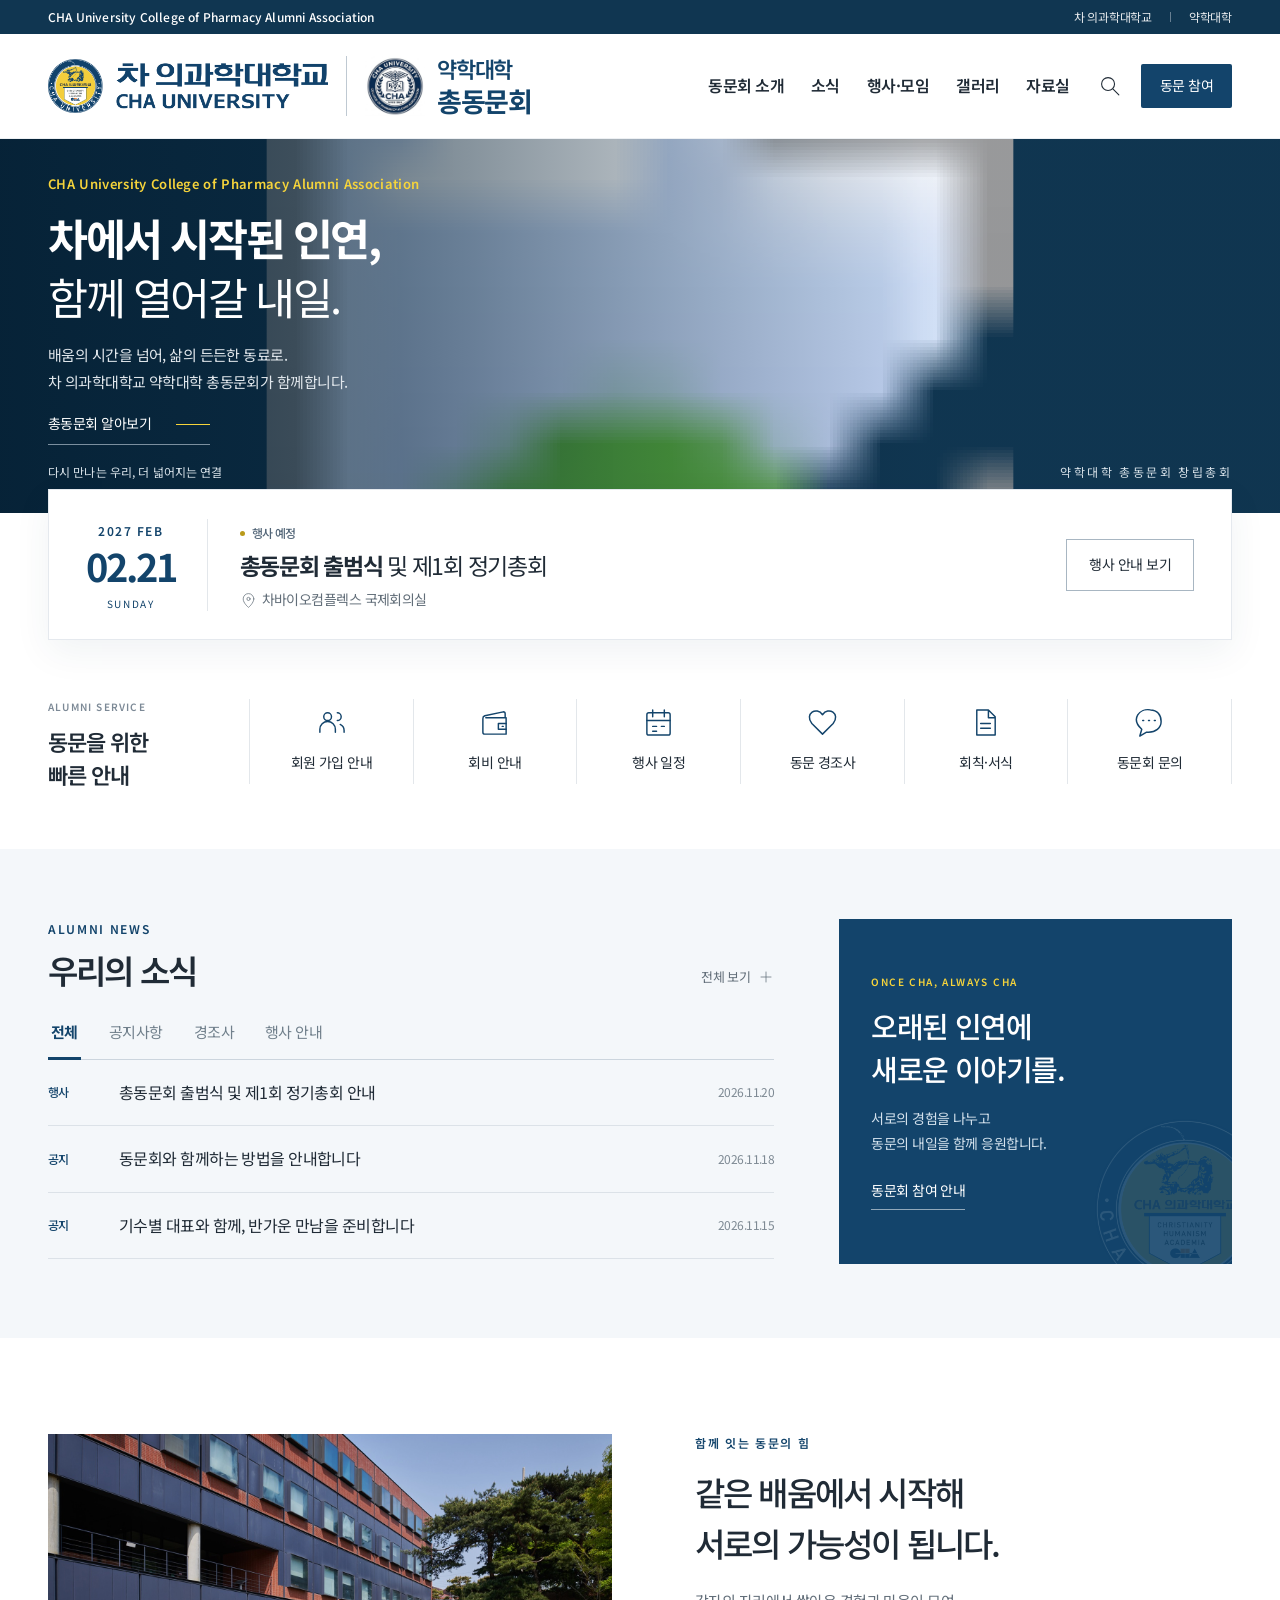
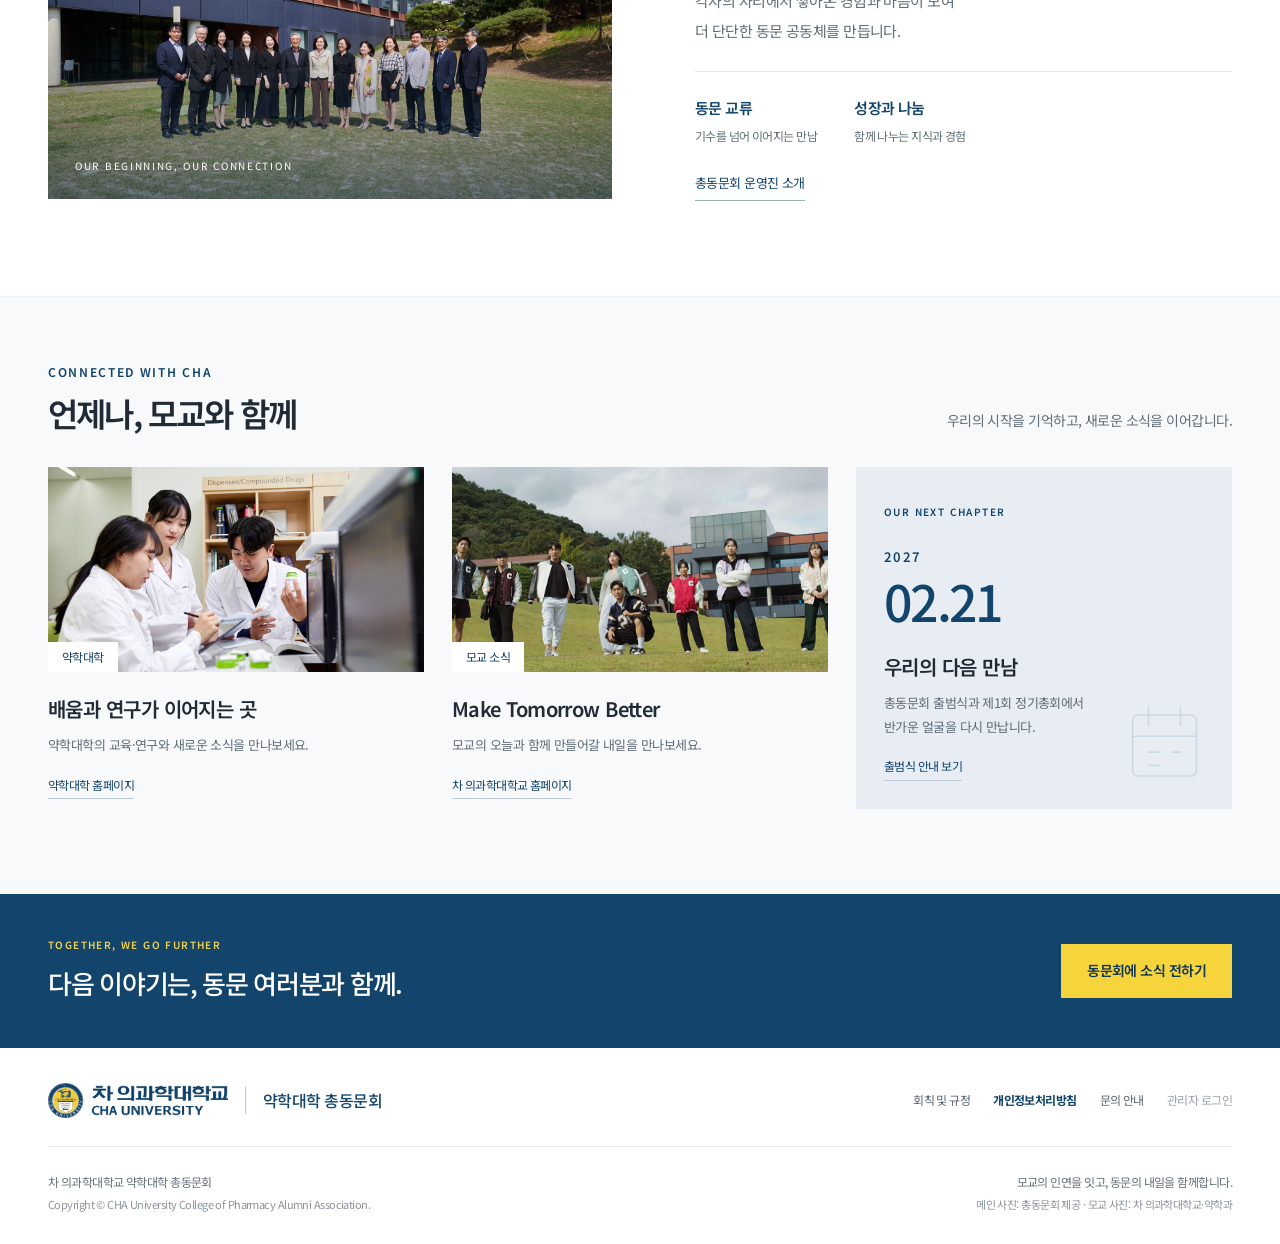
==== index.html @ 2641188b "게시판·글보기·글쓰기·소개 페이지와 임원 로그인(시안용 브라우저 저장) 추가 Co-Authored-By: Claude Opus 5.5 <noreply@anthropic.com>" ====
<!doctype html>
<html lang="ko">
<head>
  <meta charset="utf-8">
  <meta name="viewport" content="width=device-width, initial-scale=1">
  <meta name="theme-color" content="#123f64">
  <meta name="description" content="차 의과학대학교 약학대학 총동문회. 동문의 인연을 잇고, 함께 더 나은 내일을 만들어갑니다.">
  <title>차 의과학대학교 약학대학 총동문회</title>
  <link rel="icon" href="assets/cha-seal.png">
  <link rel="preconnect" href="https://fonts.googleapis.com">
  <link rel="preconnect" href="https://fonts.gstatic.com" crossorigin>
  <link href="https://fonts.googleapis.com/css2?family=Noto+Sans+KR:wght@400;500;600;700;800&display=swap" rel="stylesheet">
  <link rel="stylesheet" href="style.css">
  <link rel="stylesheet" href="board.css">
</head>
<body data-page="home">
<div id="site-header"></div>
<main id="main">
  <section class="hero hero--group" aria-labelledby="hero-title">
    <svg class="hero-photo" xmlns="http://www.w3.org/2000/svg" viewBox="0 1400 7008 2050" preserveAspectRatio="xMidYMid slice" role="img" aria-label="차 의과학대학교 약학대학 총동문회 창립총회 단체사진">
      <image href="assets/founding-group-original.jpg" width="7008" height="4672"/>
    </svg>
    <div class="hero-shade"></div>
    <div class="wrap hero-inner"><p class="eyebrow hero-eyebrow official-name">CHA University College of Pharmacy Alumni Association</p><h1 id="hero-title">차에서 시작된 인연,<br><span>함께 열어갈 내일.</span></h1><p class="hero-copy">배움의 시간을 넘어, 삶의 든든한 동료로.<br>차 의과학대학교 약학대학 총동문회가 함께합니다.</p><a href="#about" class="hero-link">총동문회 알아보기 <span class="link-line"></span></a></div>
    <div class="hero-bottom wrap"><span>다시 만나는 우리, 더 넓어지는 연결</span><span class="photo-credit">약학대학 총동문회 창립총회</span></div>
  </section>
  <div class="wrap event-ribbon" id="events"><div class="event-date"><span>2027 FEB</span><strong>02.21</strong><small>SUNDAY</small></div><div class="ribbon-copy"><span class="tag">행사 예정</span><h2>총동문회 출범식 <span>및 제1회 정기총회</span></h2><p><svg><use href="#i-pin"/></svg> 차바이오컴플렉스 국제회의실</p></div><button class="outline-button" data-dialog="event">행사 안내 보기</button></div>
  <section class="wrap quick-section" aria-label="자주 찾는 서비스"><div class="quick-heading"><span>ALUMNI SERVICE</span><h2>동문을 위한<br>빠른 안내</h2></div><div class="quick-links">
    <button data-dialog="member"><svg><use href="#i-people"/></svg><span>회원 가입 안내</span></button>
    <button data-dialog="fees"><svg><use href="#i-wallet"/></svg><span>회비 안내</span></button>
    <button data-go="board.html?g=news&amp;b=event"><svg><use href="#i-calendar"/></svg><span>행사 일정</span></button>
    <button data-go="board.html?g=news&amp;b=family"><svg><use href="#i-heart"/></svg><span>동문 경조사</span></button>
    <button data-go="board.html?g=archive"><svg><use href="#i-file"/></svg><span>회칙·서식</span></button>
    <button data-dialog="contact"><svg><use href="#i-chat"/></svg><span>동문회 문의</span></button>
  </div></section>
  <section class="news-section" id="news"><div class="wrap news-layout"><div class="news-board"><div class="section-title"><div><p class="eyebrow">ALUMNI NEWS</p><h2>우리의 소식</h2></div><a class="text-button" id="all-notices" href="board.html?g=news">전체 보기 <svg><use href="#i-plus"/></svg></a></div><div class="news-tabs" role="tablist" aria-label="소식 분류"><button role="tab" id="tab-all" aria-controls="notice-list" aria-selected="true" data-filter="all">전체</button><button role="tab" id="tab-notice" aria-controls="notice-list" aria-selected="false" data-filter="notice">공지사항</button><button role="tab" id="tab-family" aria-controls="notice-list" aria-selected="false" data-filter="family">경조사</button><button role="tab" id="tab-event" aria-controls="notice-list" aria-selected="false" data-filter="event">행사 안내</button></div><div class="notice-list" id="notice-list" role="tabpanel" aria-labelledby="tab-all"></div></div>
  <aside class="join-panel"><div class="join-seal"><img src="assets/cha-seal.png" alt="" width="678" height="678"></div><p class="eyebrow">ONCE CHA, ALWAYS CHA</p><h2>오래된 인연에<br>새로운 이야기를.</h2><p>서로의 경험을 나누고<br>동문의 내일을 함께 응원합니다.</p><button data-dialog="member">동문회 참여 안내</button></aside></div></section>
  <section class="wrap about-section" id="about"><div class="about-photo"><img src="assets/pharmacy.jpg" alt="약학대학의 교육과 연구 현장" loading="lazy"><span>OUR BEGINNING, OUR CONNECTION</span></div><div class="about-copy"><p class="eyebrow">함께 잇는 동문의 힘</p><h2>같은 배움에서 시작해<br>서로의 가능성이 됩니다.</h2><p>각자의 자리에서 쌓아온 경험과 마음이 모여<br class="desktop-break"> 더 단단한 동문 공동체를 만듭니다.</p><div class="about-values"><div><strong>동문 교류</strong><span>기수를 넘어 이어지는 만남</span></div><div><strong>성장과 나눔</strong><span>함께 나누는 지식과 경험</span></div></div><a class="underlined-link" href="about.html#organization">총동문회 운영진 소개</a></div></section>
  <section class="community-section"><div class="wrap"><div class="section-title"><div><p class="eyebrow">CONNECTED WITH CHA</p><h2>언제나, 모교와 함께</h2></div><p class="section-description">우리의 시작을 기억하고, 새로운 소식을 이어갑니다.</p></div><div class="story-grid"><a class="story-card" href="https://pharmacy.cha.ac.kr/" target="_blank" rel="noopener"><div class="story-image"><img src="assets/research.jpg" alt="차 의과학대학교 약학대학 연구실" loading="lazy"><span>약학대학</span></div><h3>배움과 연구가 이어지는 곳</h3><p>약학대학의 교육·연구와 새로운 소식을 만나보세요.</p><span class="story-link">약학대학 홈페이지</span></a><a class="story-card" href="https://www.cha.ac.kr/" target="_blank" rel="noopener"><div class="story-image campus-story"><img src="assets/campus.png" alt="차 의과학대학교 캠퍼스 풍경" loading="lazy"><span>모교 소식</span></div><h3>Make Tomorrow Better</h3><p>모교의 오늘과 함께 만들어갈 내일을 만나보세요.</p><span class="story-link">차 의과학대학교 홈페이지</span></a><button class="story-card next-story" data-dialog="event"><span class="eyebrow">OUR NEXT CHAPTER</span><div class="next-date">2027<span>02.21</span></div><h3>우리의 다음 만남</h3><p>총동문회 출범식과 제1회 정기총회에서<br>반가운 얼굴을 다시 만납니다.</p><span class="story-link">출범식 안내 보기</span><svg class="next-icon"><use href="#i-calendar"/></svg></button></div></div></section>
  <section class="connection-band"><div class="wrap"><div><p class="eyebrow">TOGETHER, WE GO FURTHER</p><h2>다음 이야기는, 동문 여러분과 함께.</h2></div><button data-dialog="contact">동문회에 소식 전하기</button></div></section>
</main>
<div id="site-footer"></div>
<dialog id="info-dialog" aria-labelledby="dialog-title"><button class="dialog-close" aria-label="닫기">×</button><div id="dialog-content"></div></dialog>
<script src="js/config.js"></script>
<script src="js/store.js"></script>
<script src="js/layout.js"></script>
<script src="app.js"></script>
</body></html>
---- style.css ----
:root{--navy:#13446b;--deep:#103651;--gold:#f6d43b;--ink:#202b36;--muted:#626e79;--line:#e3e7eb;--wash:#f4f7fa;--font:'Noto Sans KR','맑은 고딕',sans-serif}*{box-sizing:border-box}html{scroll-behavior:smooth;scroll-padding-top:108px}body{margin:0;color:var(--ink);font-family:var(--font);font-size:16px;line-height:1.7;letter-spacing:-.035em}button,input{font:inherit;letter-spacing:inherit}button,a{-webkit-tap-highlight-color:transparent}button{cursor:pointer}a{color:inherit;text-decoration:none}button{color:inherit}button:focus-visible,a:focus-visible,input:focus-visible{outline:3px solid #be9500;outline-offset:5px}button{border:0;background:none}img{display:block;max-width:100%}h1,h2,h3,p{margin:0}svg{width:28px;height:28px;fill:none;stroke:currentColor;stroke-width:1.5;stroke-linecap:round;stroke-linejoin:round}.icon-library{position:absolute;width:0;height:0;overflow:hidden}.wrap{width:min(1240px,calc(100% - 96px));margin-inline:auto}.skip-link{position:fixed;top:-90px;left:16px;z-index:100;background:#fff;padding:15px}.skip-link:focus{top:10px}.utility{background:var(--deep);color:#fff;font-size:12px;letter-spacing:.06em}.utility-inner{height:34px;display:flex;justify-content:space-between;align-items:center}.utility-mark{margin-left:10px;color:var(--gold)}.utility-inner>div{display:flex;align-items:center;gap:18px;font-size:12px;letter-spacing:-.02em;opacity:.9}.utility i{width:1px;height:10px;background:#71879a}.header{background:#fff;position:sticky;top:0;z-index:20;border-bottom:1px solid #edf0f3}.header-inner{height:104px;display:flex;align-items:center;justify-content:space-between;gap:24px}.brand{display:flex;align-items:center;gap:18px;flex:none}.brand>img{width:208px;height:auto}.brand-label{border-left:1px solid #bfc9d2;padding-left:18px;line-height:1.35;color:var(--navy);white-space:nowrap}.brand-label small{font-size:13px;display:block;font-weight:500;margin-bottom:3px}.brand-label strong{font-size:22px;font-weight:700;letter-spacing:-.06em}.desktop-nav{display:flex;align-items:center;gap:27px;margin-left:auto;white-space:nowrap}.desktop-nav>a,.desktop-nav>button{font-size:16px;font-weight:600;padding:30px 0;position:relative}.desktop-nav>a:after,.desktop-nav>button:after{content:'';position:absolute;bottom:19px;left:0;right:0;height:2px;background:var(--navy);transform:scaleX(0);transition:transform .2s}.desktop-nav>a:hover:after,.desktop-nav>button:hover:after{transform:scaleX(1)}.header-actions{display:flex;align-items:center;gap:16px}.search-button{padding:4px;display:flex}.search-button svg{width:23px;height:23px}.member-button{background:var(--navy);color:#fff;padding:10px 19px;border-radius:2px;font-size:14px;white-space:nowrap}.menu-toggle{display:none}.mobile-nav{display:none}.hero{height:570px;position:relative;background:var(--deep);color:white;overflow:hidden}.hero-photo{width:100%;height:100%;object-fit:cover;object-position:center 51%;position:absolute}.hero-shade{position:absolute;inset:0;background:linear-gradient(90deg,rgba(5,32,52,.88) 0%,rgba(5,32,52,.65) 38%,rgba(5,32,52,.16) 75%),linear-gradient(0deg,rgba(5,32,52,.28),transparent 45%)}.hero-inner{position:relative;padding-top:88px}.eyebrow{font-size:12px;letter-spacing:.14em;font-weight:600;color:var(--navy)}.hero-eyebrow{color:var(--gold);margin-bottom:22px;letter-spacing:.16em}.hero h1{font-size:54px;letter-spacing:-.055em;font-weight:700;line-height:1.4}.hero h1 span{font-weight:400}.hero-copy{font-size:17px;line-height:1.9;margin-top:22px;color:#e1e7ec;font-weight:400}.hero-link{display:inline-flex;align-items:center;gap:25px;border-bottom:1px solid #7b8f9f;margin-top:28px;padding:0 0 10px;font-size:14px}.link-line{height:1px;background:var(--gold);width:34px;transition:width .25s}.hero-link:hover .link-line{width:50px}.hero-bottom{position:absolute;bottom:43px;left:0;right:0;display:flex;justify-content:space-between;color:#d8e2e9;font-size:12px;letter-spacing:.01em}.photo-credit{letter-spacing:.2em}.event-ribbon{position:relative;z-index:2;margin-top:-24px;display:flex;align-items:center;gap:32px;background:white;box-shadow:0 12px 35px #173a5210;border:1px solid #e5e9ee;min-height:151px;padding:25px 37px}.event-date{padding-right:31px;border-right:1px solid var(--line);text-align:center;flex:none;color:var(--navy);line-height:1.25}.event-date>span{font-size:12px;letter-spacing:.13em;font-weight:600}.event-date strong{font-size:38px;font-weight:700;display:block;margin:3px 0 1px;letter-spacing:-.055em}.event-date small{font-size:10px;letter-spacing:.17em}.ribbon-copy .tag{font-size:12px;color:#536678;font-weight:500;display:inline-block;margin-bottom:5px;padding-left:12px;position:relative}.tag:before{content:'';height:5px;width:5px;background:#b99a1a;position:absolute;left:0;top:8px;border-radius:50%}.ribbon-copy h2{font-size:23px;font-weight:700;line-height:1.5;letter-spacing:-.055em}.ribbon-copy h2 span{font-weight:400}.ribbon-copy p{display:flex;align-items:center;gap:5px;font-size:14px;color:var(--muted);margin-top:6px}.ribbon-copy p svg{width:17px;height:17px;stroke-width:1.4}.outline-button{border:1px solid #a8b6c2;font-size:14px;padding:13px 22px;margin-left:auto;white-space:nowrap;transition:.2s}.outline-button:hover{border-color:var(--navy);background:var(--navy);color:#fff}.quick-section{display:flex;align-items:center;padding-block:51px 58px;gap:35px}.quick-heading{flex:0 0 166px}.quick-heading>span{font-size:10px;font-weight:600;letter-spacing:.12em;color:#7c8996}.quick-heading h2{font-size:22px;line-height:1.5;font-weight:600;margin-top:6px;letter-spacing:-.045em}.quick-links{display:grid;grid-template-columns:repeat(6,1fr);width:100%;border-left:1px solid var(--line)}.quick-links button{display:flex;flex-direction:column;align-items:center;justify-content:center;gap:13px;min-height:85px;border-right:1px solid var(--line);font-size:14px}.quick-links svg{width:31px;height:31px;stroke:var(--navy);transition:transform .2s}.quick-links button:hover svg{transform:translateY(-4px)}.quick-links button:hover{color:var(--navy)}.news-section{background:var(--wash);padding:70px 0 74px;scroll-margin-top:20px}.news-layout{display:grid;grid-template-columns:minmax(0,1.85fr) minmax(280px,1fr);gap:65px}.section-title{display:flex;align-items:flex-end;justify-content:space-between;gap:20px}.section-title .eyebrow{margin-bottom:8px}.section-title h2{font-size:33px;font-weight:600;line-height:1.4;letter-spacing:-.055em}.text-button{display:flex;align-items:center;gap:8px;font-size:13px;color:var(--muted);padding-bottom:5px;white-space:nowrap}.text-button svg{width:16px;height:16px}.news-tabs{display:flex;gap:25px;margin-top:26px;border-bottom:1px solid #ccd5de}.news-tabs button{position:relative;padding:0 3px 14px;font-size:15px;color:#71808c}.news-tabs button[aria-selected=true]{color:var(--navy);font-weight:700}.news-tabs button[aria-selected=true]:after{content:'';height:3px;position:absolute;background:var(--navy);bottom:-1px;left:0;right:0}.notice-row{display:flex;align-items:center;width:100%;text-align:left;padding:20px 0;border-bottom:1px solid #dce2e8;gap:16px;transition:padding .2s}.notice-row:hover{padding-left:7px}.notice-type{font-size:12px;font-weight:500;white-space:nowrap;color:var(--navy);width:55px}.notice-title{font-size:16px;flex:1;word-break:keep-all;line-height:1.6}.notice-date{font-size:12px;white-space:nowrap;color:#7d8993}.join-panel{background:var(--navy);color:white;position:relative;overflow:hidden;padding:31px 32px;min-height:345px;display:flex;flex-direction:column;justify-content:center}.join-panel>.eyebrow{font-size:10px;color:var(--gold);position:relative}.join-panel h2{font-size:29px;font-weight:500;line-height:1.5;letter-spacing:-.05em;margin-top:14px;position:relative}.join-panel>p:not(.eyebrow){font-size:14px;line-height:1.8;color:#d3e1ec;margin-top:15px;position:relative}.join-panel>button{border-bottom:1px solid #91a8ba;align-self:flex-start;padding:0 0 6px;margin-top:23px;color:#fff;font-size:14px;position:relative}.join-seal{position:absolute;width:180px;right:-43px;bottom:-35px;opacity:.1}.join-seal img{width:100%;height:auto}.about-section{padding-block:95px;display:grid;grid-template-columns:1.05fr 1fr;gap:83px;align-items:center}.about-photo{position:relative;height:365px;overflow:hidden;background:#d5e0e8}.about-photo>img{width:100%;height:100%;object-fit:cover;object-position:46% center}.about-photo:after{content:'';position:absolute;inset:55% 0 0;background:linear-gradient(0deg,#092f4d8c,transparent)}.about-photo>span{position:absolute;z-index:1;left:27px;bottom:25px;color:#fff;font-size:10px;letter-spacing:.17em}.about-copy h2{font-size:33px;line-height:1.55;font-weight:500;letter-spacing:-.055em;margin-top:14px;word-break:keep-all}.about-copy>p:not(.eyebrow){font-size:15px;color:var(--muted);line-height:1.95;margin-top:17px}.about-values{display:flex;gap:37px;margin-top:26px;padding-top:23px;border-top:1px solid var(--line)}.about-values>div{display:flex;flex-direction:column;gap:6px}.about-values strong{font-size:15px;font-weight:600;color:var(--navy)}.about-values span{font-size:12px;color:var(--muted)}.underlined-link{font-size:13px;padding:0 0 6px;border-bottom:1px solid #9caebb;margin-top:25px;color:var(--navy)}.community-section{padding:65px 0 85px;background:#f7f9fb;border-top:1px solid #eef2f5}.section-description{font-size:14px;color:var(--muted);margin-bottom:4px}.story-grid{display:grid;grid-template-columns:repeat(3,minmax(0,1fr));gap:28px;margin-top:31px}.story-card{text-align:left;display:block;min-width:0}.story-image{height:205px;position:relative;overflow:hidden}.story-image>img{width:100%;height:100%;object-fit:cover;transition:transform .4s}.story-card:hover .story-image>img{transform:scale(1.035)}.story-image>span{position:absolute;bottom:0;left:0;background:#fff;padding:5px 14px;font-size:12px;color:var(--navy)}.story-card h3{font-size:20px;font-weight:600;margin-top:20px}.story-card p{font-size:13px;color:var(--muted);margin-top:7px;line-height:1.8}.story-link{display:inline-block;font-size:12px;margin-top:18px;color:var(--navy);border-bottom:1px solid #becbd6;padding-bottom:3px}.next-story{position:relative;overflow:hidden;background:#e7edf3;padding:26px 28px;min-height:342px}.next-story>.eyebrow{font-size:10px}.next-date{font-size:13px;color:var(--navy);font-weight:600;letter-spacing:.1em;margin-top:23px}.next-date>span{display:block;font-size:50px;font-weight:500;letter-spacing:-.055em;line-height:1.3}.next-story h3{margin-top:17px}.next-icon{position:absolute;right:25px;bottom:25px;width:85px;height:85px;stroke:#b4c7d6;stroke-width:.6;opacity:.5}.next-story:hover{background:#e0e8f0}.connection-band{background:var(--navy);color:white;padding:42px 0}.connection-band>.wrap{display:flex;align-items:center;justify-content:space-between;gap:24px}.connection-band .eyebrow{color:#f1d34d;font-size:10px}.connection-band h2{font-size:26px;font-weight:500;margin-top:8px;letter-spacing:-.05em}.connection-band button{background:var(--gold);color:var(--deep);font-size:14px;font-weight:600;padding:15px 26px;white-space:nowrap}footer{padding:35px 0 28px;background:white}.footer-top{display:flex;align-items:center;justify-content:space-between;gap:25px;padding-bottom:28px;border-bottom:1px solid var(--line)}.footer-brand{display:flex;align-items:center;gap:17px}.footer-brand img{width:180px;height:auto}.footer-brand>span{font-size:16px;border-left:1px solid #bbc5ce;padding-left:17px;color:var(--navy);font-weight:500}.footer-links{display:flex;gap:23px}.footer-links button{font-size:12px;color:#586572;padding:5px 0}.footer-links button:nth-child(2){font-weight:700;color:var(--navy)}.footer-bottom{display:flex;justify-content:space-between;padding-top:24px;gap:20px;font-size:12px;color:#66717b;line-height:1.9}.footer-bottom span{font-size:11px;color:#8b949d}.footer-note{text-align:right}dialog{border:none;padding:47px 42px 35px;width:min(640px,calc(100% - 32px));max-height:86dvh;box-shadow:0 30px 100px #08263f50;color:var(--ink);border-radius:4px;overflow:auto}dialog::backdrop{background:#09263fc2;backdrop-filter:blur(3px)}.dialog-close{position:absolute;right:14px;top:6px;font-size:30px;color:#5c6c78;padding:4px 12px}.dialog-kicker{color:var(--navy);font-size:11px;letter-spacing:.13em}.dialog-title{font-size:27px;line-height:1.5;font-weight:600;margin:12px 0 22px;letter-spacing:-.05em;word-break:keep-all}.dialog-body{font-size:15px;line-height:1.9;color:#586572}.dialog-body p+p{margin-top:15px}.dialog-body h3{font-size:17px;margin:26px 0 9px;color:var(--navy)}.dialog-body ul{padding-left:21px}.dialog-meta{display:grid;grid-template-columns:70px 1fr;gap:12px;background:var(--wash);padding:22px;margin:20px 0;color:var(--ink);font-size:14px}.dialog-meta dt{color:#72808b}.dialog-meta dd{margin:0}.dialog-primary{display:inline-block;background:var(--navy);color:#fff;padding:12px 22px;font-size:14px;margin-top:24px}.dialog-caption{font-size:12px;color:#83909a;margin-top:17px}.organization{display:grid;gap:10px;margin-top:20px}.organization>div{background:var(--wash);padding:16px 19px}.organization strong{display:block;color:var(--navy);font-size:15px}.organization span{display:block;font-size:13px;margin-top:5px}.search-input{width:100%;border:1px solid #b7c5d0;padding:13px 15px;font-size:16px;background:#fff;margin-bottom:20px}.search-result{display:block;width:100%;text-align:left;padding:13px 0;border-bottom:1px solid var(--line);font-size:15px}.search-empty{font-size:14px;color:var(--muted);padding:18px 0}.dialog-list-button{display:block;text-align:left;width:100%;padding:16px 0;border-bottom:1px solid var(--line);font-size:15px}.dialog-list-button>small{display:block;font-size:12px;color:var(--muted);margin-top:4px}
@media(min-width:1600px){.hero{height:610px}.hero-inner{padding-top:105px}.hero h1{font-size:59px}.hero-photo{object-position:center 50%}}
@media(max-width:1180px){.wrap{width:calc(100% - 64px)}.desktop-nav{gap:20px}.desktop-nav>a,.desktop-nav>button{font-size:14px}.brand>img{width:178px}.brand{gap:13px}.brand-label{padding-left:13px}.brand-label strong{font-size:20px}.brand-label small{font-size:12px}.header-inner{gap:18px;height:92px}.header-actions{gap:12px}.member-button{display:none}.news-layout{gap:35px}.about-section{gap:40px}.quick-heading{flex-basis:145px}.quick-section{gap:20px}.quick-links button{font-size:12px}.hero h1{font-size:49px}.ribbon-copy h2{font-size:21px}.event-ribbon{gap:25px;padding:25px}.story-card p{font-size:12px}.about-copy h2{font-size:29px}.footer-brand>span{font-size:14px}.footer-links{gap:15px}}
@media(max-width:860px){.desktop-nav{display:none}.member-button{display:block}.menu-toggle{display:flex;flex-direction:column;gap:6px;width:30px;padding:6px 2px}.menu-toggle span{width:24px;height:1.5px;background:var(--navy)}.mobile-nav:not([hidden]){display:grid;grid-template-columns:repeat(3,1fr);gap:0;padding:10px 25px 19px;border-top:1px solid var(--line)}.mobile-nav a,.mobile-nav button{text-align:center;padding:12px 0;font-size:14px}.hero{height:530px}.hero-inner{padding-top:85px}.hero h1{font-size:44px}.hero-photo{object-position:61% center}.hero-shade{background:linear-gradient(90deg,#062b47df,#062b47aa 50%,#062b4733)}.event-ribbon{flex-wrap:wrap;gap:20px}.ribbon-copy{flex:1}.ribbon-copy h2 span{display:block}.event-ribbon>.outline-button{position:absolute;right:24px;bottom:27px;padding:10px 14px;font-size:12px}.ribbon-copy p{font-size:12px}.event-date{padding-right:22px}.quick-section{align-items:flex-start;gap:20px;padding-top:38px}.quick-heading{flex-basis:125px}.quick-heading h2{font-size:20px}.quick-heading>span{font-size:9px}.quick-links{grid-template-columns:repeat(3,1fr);row-gap:25px}.quick-links button{border-right:0}.news-layout{grid-template-columns:1fr}.join-panel{min-height:235px;padding:30px}.join-panel h2{font-size:27px}.join-panel h2 br{display:none}.join-panel>p:not(.eyebrow) br{display:none}.join-seal{width:230px;right:15px;bottom:-50px}.about-section{gap:30px;padding-block:65px}.about-photo{height:340px}.about-copy h2{font-size:25px}.about-copy>p:not(.eyebrow){font-size:14px}.about-values{display:grid;gap:15px;margin-top:20px;padding-top:17px}.section-description{display:none}.story-grid{gap:18px}.story-image{height:160px}.story-card h3{font-size:17px}.next-story{padding:24px 20px}.next-date>span{font-size:40px}.footer-top{align-items:flex-start;flex-direction:column;gap:25px}.connection-band h2{font-size:23px}}
@media(max-width:600px){html{scroll-padding-top:80px}.wrap{width:calc(100% - 40px)}.utility-inner{height:29px}.utility-inner>span{font-size:10px}.utility-inner>div{gap:12px;font-size:10px}.utility-inner>div i,.utility-inner>div a:first-child{display:none}.utility-mark{margin-left:6px}.header-inner{height:80px;gap:12px}.brand{gap:10px}.brand>img{width:146px}.brand-label{padding-left:10px}.brand-label small{font-size:10px;margin-bottom:2px}.brand-label strong{font-size:17px}.header-actions{gap:12px}.member-button{display:none}.search-button svg{width:20px;height:20px}.hero{height:505px}.hero-inner{padding-top:63px}.hero-eyebrow{font-size:9px;margin-bottom:20px;letter-spacing:.1em}.hero h1{font-size:34px;line-height:1.45;letter-spacing:-.055em}.hero-copy{font-size:14px;line-height:1.9;margin-top:23px}.hero-link{font-size:12px;margin-top:27px}.hero-bottom{bottom:44px;font-size:10px}.hero-bottom .photo-credit{display:none}.hero-photo{object-position:60% center}.hero-shade{background:linear-gradient(90deg,#082e49e8,#082e49a6 65%,#082e4966)}.event-ribbon{padding:22px 18px;margin-top:-20px;gap:17px;align-items:flex-start;min-height:169px}.event-date{padding-right:17px;align-self:stretch;display:flex;flex-direction:column;justify-content:center}.event-date>span{font-size:10px}.event-date strong{font-size:31px}.event-date small{font-size:8px}.ribbon-copy .tag{font-size:10px;margin-bottom:8px}.tag:before{top:7px;width:4px;height:4px}.ribbon-copy h2{font-size:17px;line-height:1.5;letter-spacing:-.05em}.ribbon-copy h2 span{font-size:14px;margin-top:2px}.ribbon-copy p{font-size:11px;gap:3px;margin-top:9px}.ribbon-copy p svg{width:13px;flex:none}.event-ribbon>.outline-button{position:static;width:100%;margin-left:96px;padding:7px;margin-top:-4px;font-size:12px}.quick-section{flex-direction:column;padding-block:34px 37px;gap:23px}.quick-heading{flex:initial;display:flex;justify-content:space-between;width:100%;align-items:center}.quick-heading h2{font-size:20px;margin-top:0}.quick-heading h2 br{display:none}.quick-heading>span{font-size:9px;order:2}.quick-links{border-left:0;row-gap:25px}.quick-links button{font-size:12px;gap:11px;min-height:70px}.quick-links svg{width:28px;height:28px}.quick-links button:nth-child(3n+2){border-left:1px solid var(--line);border-right:1px solid var(--line)}.news-section{padding:43px 0}.section-title h2{font-size:27px}.section-title .eyebrow{font-size:10px;margin-bottom:7px}.text-button{font-size:12px}.news-tabs{margin-top:24px;gap:25px}.news-tabs button{font-size:14px;padding-bottom:11px}.notice-row{gap:10px;padding:17px 0}.notice-type{font-size:11px;width:45px;flex:none}.notice-title{font-size:14px}.notice-date{font-size:10px}.news-layout{gap:32px}.join-panel{padding:29px 25px;min-height:245px}.join-panel h2{font-size:25px}.join-panel>p:not(.eyebrow){font-size:13px}.join-panel>button{font-size:13px;margin-top:20px}.about-section{grid-template-columns:1fr;padding-block:50px;gap:29px}.about-photo{height:260px}.about-copy h2{font-size:28px;margin-top:11px}.about-copy>p:not(.eyebrow){font-size:14px}.about-values{display:flex;gap:31px;margin-top:23px}.about-values span{font-size:11px}.underlined-link{margin-top:21px;font-size:12px}.community-section{padding:43px 0 49px}.story-grid{grid-template-columns:1fr;gap:32px;margin-top:25px}.story-image{height:225px}.story-card h3{font-size:20px;margin-top:14px}.story-card p{font-size:13px}.story-link{font-size:12px;margin-top:12px}.next-story{min-height:285px;padding:25px}.next-date{margin-top:13px}.next-date>span{font-size:46px}.next-story h3{margin-top:12px}.next-story .story-link{margin-top:16px}.connection-band{padding:32px 0}.connection-band>.wrap{align-items:flex-start;flex-direction:column;gap:23px}.connection-band h2{font-size:21px;word-break:keep-all;line-height:1.6}.connection-band button{font-size:13px;padding:12px 20px}.connection-band .eyebrow{font-size:9px}.footer-brand img{width:155px}.footer-brand{gap:12px}.footer-brand>span{font-size:12px;padding-left:12px}.footer-links{gap:22px}.footer-links button{font-size:11px}.footer-bottom{flex-direction:column;gap:15px;font-size:11px}.footer-bottom span{font-size:10px}.footer-note{text-align:left}dialog{padding:38px 23px 28px}.dialog-title{font-size:23px}.dialog-body{font-size:14px}.dialog-meta{padding:18px;grid-template-columns:51px 1fr;font-size:13px}.desktop-break{display:none}}
@media(prefers-reduced-motion:reduce){html{scroll-behavior:auto}*{transition:none!important}}
/* Frame the original group photo without changing faces or banner lettering. */
.hero--group{height:auto;min-height:360px;aspect-ratio:7008/2050}
.hero--group .hero-photo{stroke:none;fill:none}
.hero--group .hero-inner{padding-top:35px;padding-bottom:70px}
.hero--group .hero-eyebrow{margin-bottom:14px}
.hero--group h1{font-size:clamp(37px,3.4vw,54px);line-height:1.35}
.hero--group .hero-copy{font-size:15px;line-height:1.8;margin-top:15px}
.hero--group .hero-link{margin-top:17px;padding-bottom:8px}
.hero--group .hero-bottom{bottom:31px}
.hero--group .hero-shade{background:linear-gradient(90deg,rgba(5,32,52,.88),rgba(5,32,52,.48) 37%,rgba(5,32,52,.03) 72%)}
@media(max-width:1100px){
 .hero--group{display:flex;flex-direction:column;aspect-ratio:auto;min-height:0}
 .hero--group .hero-photo{position:relative;order:2;width:100%;height:auto;aspect-ratio:7008/2050;flex:none}
 .hero--group .hero-inner{order:1;padding-top:35px;padding-bottom:32px}
 .hero--group h1{font-size:36px}
 .hero--group .hero-copy{font-size:14px}
 .hero--group .hero-shade,.hero--group .hero-bottom{display:none}
 .hero--group .hero-link{margin-top:20px}
}
@media(max-width:600px){
 .hero--group .hero-inner{padding-top:35px;padding-bottom:31px}
 .hero--group h1{font-size:32px}
 .hero--group .hero-eyebrow{margin-bottom:16px}
 .hero--group .hero-copy{font-size:14px;line-height:1.85;margin-top:18px}
}
@media(max-width:1100px){.hero--group + .event-ribbon{margin-top:0}}
/* School mark + school name | alumni mark + alumni name. */
.brand--dual{gap:0}
.school-identity,.alumni-identity{display:flex;align-items:center;flex:none}
.school-identity>img{width:280px;height:auto}
.brand-divider{height:60px;width:1px;background:#bfc9d2;margin-inline:18px;flex:none}
.alumni-identity{gap:12px}
.alumni-identity>.alumni-emblem{width:60px;height:60px;object-fit:contain;flex:none}
.brand--dual .brand-label{border:0;padding:0;line-height:1.1}
.brand--dual .brand-label small{font-size:22px;font-weight:600;margin-bottom:6px;letter-spacing:-.055em}
.brand--dual .brand-label strong{display:block;font-size:27px;font-weight:700;letter-spacing:-.055em}
@media(max-width:1180px){
 .school-identity>img{width:250px}
 .brand-divider{height:53px;margin-inline:15px}
 .alumni-identity{gap:10px}
 .alumni-identity>.alumni-emblem{width:53px;height:53px}
 .brand--dual .brand-label small{font-size:20px;margin-bottom:5px}
 .brand--dual .brand-label strong{font-size:25px}
}
@media(max-width:1050px){
 .desktop-nav{display:none}
 .menu-toggle{display:flex;flex-direction:column;gap:6px;width:30px;padding:6px 2px}
 .menu-toggle span{width:24px;height:1.5px;background:var(--navy)}
 .mobile-nav:not([hidden]){display:grid;grid-template-columns:repeat(3,1fr);padding:10px 25px 19px;border-top:1px solid var(--line)}
 .mobile-nav a,.mobile-nav button{text-align:center;padding:12px 0;font-size:14px}
}
@media(max-width:600px){
 .header-inner{height:84px;gap:10px}
 .school-identity>img{width:150px}
 .brand-divider{height:40px;margin-inline:10px}
 .alumni-identity{gap:8px}
 .alumni-identity>.alumni-emblem{width:40px;height:40px}
 .brand--dual .brand-label small{font-size:17px;margin-bottom:4px}
 .brand--dual .brand-label strong{font-size:20px}
 .header-actions .search-button{display:none}
}
@media(max-width:380px){
 .school-identity>img{width:134px}
 .brand-divider{height:36px;margin-inline:8px}
 .alumni-identity{gap:7px}
 .alumni-identity>.alumni-emblem{width:36px;height:36px}
 .brand--dual .brand-label small{font-size:14.5px;margin-bottom:4px}
 .brand--dual .brand-label strong{font-size:18px}
}
@media(max-width:350px){
 .header-inner{width:calc(100% - 32px);gap:8px}
 .school-identity>img{width:116px}
 .brand-divider{height:32px;margin-inline:6px}
 .alumni-identity{gap:6px}
 .alumni-identity>.alumni-emblem{width:32px;height:32px}
 .brand--dual .brand-label small{font-size:13px;margin-bottom:3px}
 .brand--dual .brand-label strong{font-size:16px}
}@media(max-width:1050px){.header-actions .member-button{display:none}}

/* Official English association name, as stated in Article 1. */
.utility-inner{height:auto;min-height:34px;gap:16px;padding-block:6px}
.utility-inner>.utility-name{min-width:0;font-size:12px;line-height:1.5;letter-spacing:.015em;font-weight:500}
.utility-inner>div{flex:none}
.hero--group .hero-eyebrow.official-name{max-width:620px;font-size:13px;line-height:1.6;letter-spacing:.025em}
.dialog-kicker{line-height:1.65;letter-spacing:.02em;word-break:normal}
@media(max-width:600px){
 .utility-inner{align-items:center;gap:10px;padding-block:7px}
 .utility-inner>.utility-name{font-size:11px;line-height:1.45;letter-spacing:0}
 .hero--group .hero-eyebrow.official-name{font-size:12px;line-height:1.65;letter-spacing:.015em}
}
---- board.css ----
/* 게시판·글보기·글쓰기·소개 페이지와 관리자 표시. 색과 글꼴은 style.css(회장 초안)의 값을 그대로 쓴다. */
html,body{background:#fff}
.editor-only{display:none!important}
body.is-editor .editor-only{display:inline-flex!important}
.desktop-nav>a[aria-current=page]{color:var(--navy)}
.desktop-nav>a[aria-current=page]:after{transform:scaleX(1)}
.mobile-nav a[aria-current=page]{color:var(--navy);font-weight:700}
.footer-links a,.footer-links button{font-size:12px;color:#586572;padding:5px 0}
.footer-links a:nth-child(2){font-weight:700;color:var(--navy)}
.footer-links [data-admin-login]{color:#9aa4ad}

/* 관리자 로그인 상태 띠 */
.admin-bar{background:var(--gold);color:var(--deep);font-size:13px}
.admin-inner{display:flex;justify-content:space-between;align-items:center;gap:12px;min-height:36px;padding-block:4px}
.admin-inner em{font-style:normal;opacity:.75}
.admin-inner>div{display:flex;gap:16px;flex:none}
.admin-inner a,.admin-inner button{font-weight:700;font-size:13px;text-decoration:underline;text-underline-offset:3px}

/* 하위 페이지 머리 */
.page-head{background:var(--navy);color:#fff;padding:54px 0 50px;position:relative;overflow:hidden}
.page-head:after{content:'';position:absolute;right:-60px;top:-40px;width:260px;height:260px;background:url(assets/cha-seal.png) center/contain no-repeat;opacity:.07}
.page-head .eyebrow{color:var(--gold)}
.page-head h1{font-size:36px;font-weight:600;letter-spacing:-.055em;margin-top:8px;line-height:1.4}
.page-head p:not(.eyebrow){color:#d3e1ec;font-size:15px;margin-top:8px}

/* 목록 */
.board-wrap{padding-block:44px 80px;min-height:420px}
.board-toolbar{display:flex;align-items:flex-end;justify-content:space-between;gap:16px;border-bottom:1px solid #ccd5de}
.board-tabs{margin-top:0;border-bottom:0;flex-wrap:wrap;row-gap:6px}
.board-tabs a{position:relative;padding:0 3px 14px;font-size:15px;color:#71808c}
.board-tabs a[aria-selected=true]{color:var(--navy);font-weight:700}
.board-tabs a[aria-selected=true]:after{content:'';height:3px;position:absolute;background:var(--navy);bottom:-1px;left:0;right:0}
.write-button{align-items:center;gap:6px;background:var(--navy);color:#fff;font-size:14px;padding:9px 16px;margin-bottom:10px;margin-left:auto}
.write-button svg{width:17px;height:17px}
.search-summary{font-size:14px;color:var(--muted);margin-top:16px}
.board-list{border-top:2px solid var(--navy)}
.board-toolbar+.search-summary+div .board-list,.board-toolbar~div .board-list{border-top:0}
.board-row{display:flex;align-items:center;gap:16px;padding:19px 6px;border-bottom:1px solid #dce2e8;transition:background .15s}
.board-row:hover{background:var(--wash)}
.board-row.is-pinned{background:#fbf8e8}
.board-row.is-pinned .notice-type{color:#8a6d00;font-weight:700}
.board-name{font-size:12px;color:#8b949d;white-space:nowrap;width:70px;text-align:right}
.has-photo{width:16px;height:16px;vertical-align:-2px;color:#8b949d}
.board-empty{padding:60px 0;text-align:center;color:var(--muted);font-size:15px}
.more-button{display:block;margin:30px auto 0}
.more-button[hidden]{display:none}
.notice-list .board-empty{padding:40px 0}
a.notice-row{color:inherit}

/* 갤러리 */
.photo-grid{display:grid;grid-template-columns:repeat(3,minmax(0,1fr));gap:28px;margin-top:30px}
.photo-thumb{aspect-ratio:4/3;background:#e7edf3;overflow:hidden;display:grid;place-items:center}
.photo-thumb img{width:100%;height:100%;object-fit:cover;transition:transform .4s}
.photo-thumb svg{width:44px;height:44px;stroke:#b4c7d6}
.photo-card:hover img{transform:scale(1.035)}
.photo-card h3{font-size:17px;font-weight:600;margin-top:14px;line-height:1.5}
.photo-card span{font-size:12px;color:#8b949d}

/* 글 보기 */
.post-wrap{padding-block:40px 80px;max-width:880px}
.breadcrumb{display:flex;gap:8px;font-size:13px;color:#8b949d}
.breadcrumb a:hover{color:var(--navy)}
.post-head{border-bottom:1px solid var(--line);padding:22px 0 24px}
.post-head .tag{font-size:13px;color:#536678;font-weight:500;padding-left:12px;position:relative}
.post-head h1{font-size:30px;font-weight:600;letter-spacing:-.05em;line-height:1.45;margin-top:8px;word-break:keep-all}
.post-head p{font-size:13px;color:#8b949d;margin-top:10px}
.post-body{padding:30px 0;font-size:16px;line-height:1.95;word-break:keep-all}
.post-body p+p{margin-top:18px}
.post-body a{color:var(--navy);text-decoration:underline;word-break:break-all}
.post-images{display:grid;gap:16px;padding-bottom:30px}
.post-images img{width:100%;height:auto}
.post-actions{display:flex;justify-content:space-between;align-items:center;gap:10px;border-top:1px solid var(--line);padding-top:24px;flex-wrap:wrap}
.post-actions>span{gap:10px}
.post-actions .outline-button{margin-left:0;background:#fff}
.outline-button.danger{color:#a33;border-color:#e2b5b5}
.outline-button.danger:hover{background:#a33;border-color:#a33;color:#fff}

/* 글쓰기 */
.write-wrap{padding-block:40px 80px;max-width:880px}
.write-form{display:grid;gap:22px}
.write-form label{display:grid;gap:8px;font-size:14px;font-weight:600;color:var(--navy)}
.write-form input:not([type=checkbox]):not([type=file]),.write-form select,.write-form textarea{font:inherit;font-weight:400;color:var(--ink);border:1px solid #b7c5d0;padding:12px 14px;font-size:16px;background:#fff;width:100%;letter-spacing:-.02em}
.write-form textarea{resize:vertical;line-height:1.8;min-height:280px}
.write-form label.check{display:flex;align-items:center;gap:8px;font-weight:500;color:var(--ink)}
.write-form label.check input{width:18px;height:18px}
.photo-field{display:grid;gap:10px}
.photo-field>span{font-size:14px;font-weight:600;color:var(--navy)}
.photo-field small{font-size:12px;color:#8b949d}
.photo-list{display:flex;flex-wrap:wrap;gap:10px}
.photo-list figure{margin:0;position:relative;width:110px;height:110px;background:#e7edf3}
.photo-list img{width:100%;height:100%;object-fit:cover}
.photo-list button{position:absolute;top:4px;right:4px;width:26px;height:26px;background:#000a;color:#fff;border-radius:50%;font-size:17px;line-height:1}
.photo-list figcaption{position:absolute;left:0;bottom:0;background:var(--navy);color:#fff;font-size:11px;padding:2px 8px}
label.photo-add{display:inline-flex!important;grid-auto-flow:column;align-items:center;gap:8px;justify-self:start;border:1px dashed #9fb1c0;padding:12px 18px;cursor:pointer;font-weight:500!important}
.photo-add svg{width:20px;height:20px}
.form-error{color:#b3261e;font-size:14px;min-height:1em}
.form-error:empty{display:none}

/* 로그인·검색 창 */
.small-dialog{width:min(480px,calc(100% - 32px))}
.small-dialog .dialog-primary{border:0;cursor:pointer}
.google-button{width:100%;margin-top:6px}
.demo-note{font-size:13px;background:#fbf8e8;border-left:3px solid var(--gold);padding:10px 14px;color:#5d5121;margin-top:12px}

/* 동문회 소개 */
.about-page{padding-block:44px 90px;display:grid;grid-template-columns:200px minmax(0,1fr);gap:60px;align-items:start}
.about-index{position:sticky;top:130px;display:grid;border-top:2px solid var(--navy)}
.about-index a{padding:13px 4px;border-bottom:1px solid var(--line);font-size:15px}
.about-index a:hover{color:var(--navy)}
.about-page section{padding-bottom:44px;margin-bottom:44px;border-bottom:1px solid var(--line);scroll-margin-top:130px;font-size:15px;line-height:1.95;color:#46525d}
.about-page section:last-child{border-bottom:0}
.about-page h2{font-size:26px;font-weight:600;color:var(--ink);letter-spacing:-.05em;margin-bottom:16px}
.about-page section p+p{margin-top:12px}
.about-page ul{padding-left:20px;margin-top:12px}
.about-page a[href^=mailto]{color:var(--navy);text-decoration:underline}

@media(max-width:860px){
 .photo-grid{grid-template-columns:repeat(2,minmax(0,1fr));gap:18px}
 .about-page{grid-template-columns:1fr;gap:30px}
 .about-index{position:static;grid-template-columns:repeat(3,1fr);border-top:0}
 .about-index a{text-align:center;font-size:13px;border:1px solid var(--line);margin:-1px 0 0 -1px}
}
@media(max-width:600px){
 .page-head{padding:38px 0 34px}
 .page-head h1{font-size:28px}
 .page-head p:not(.eyebrow){font-size:13px}
 .board-wrap{padding-block:28px 60px}
 .board-toolbar{flex-direction:column-reverse;align-items:stretch;gap:12px}
 .write-button{justify-content:center;margin:0}
 .board-tabs{gap:18px}
 .board-tabs a{font-size:14px;padding-bottom:11px}
 .board-row{flex-wrap:wrap;gap:4px 10px;padding:16px 2px}
 .board-row .notice-title{flex:1 0 100%;order:2;font-size:15px}
 .board-row .notice-type{order:1;width:auto}
 .board-row .board-name{display:none}
 .board-row .notice-date{order:1;margin-left:auto}
 .photo-grid{gap:20px 12px}
 .photo-card h3{font-size:14px;margin-top:9px}
 .post-wrap,.write-wrap{padding-block:26px 60px}
 .post-head h1{font-size:23px}
 .about-page section{padding-bottom:30px;margin-bottom:30px}
 .about-page h2{font-size:22px}
 .post-body{font-size:15px}
 .admin-inner{font-size:12px;flex-wrap:wrap}
 .admin-inner em{display:block}
}
.about-copy a.underlined-link{display:inline-block}
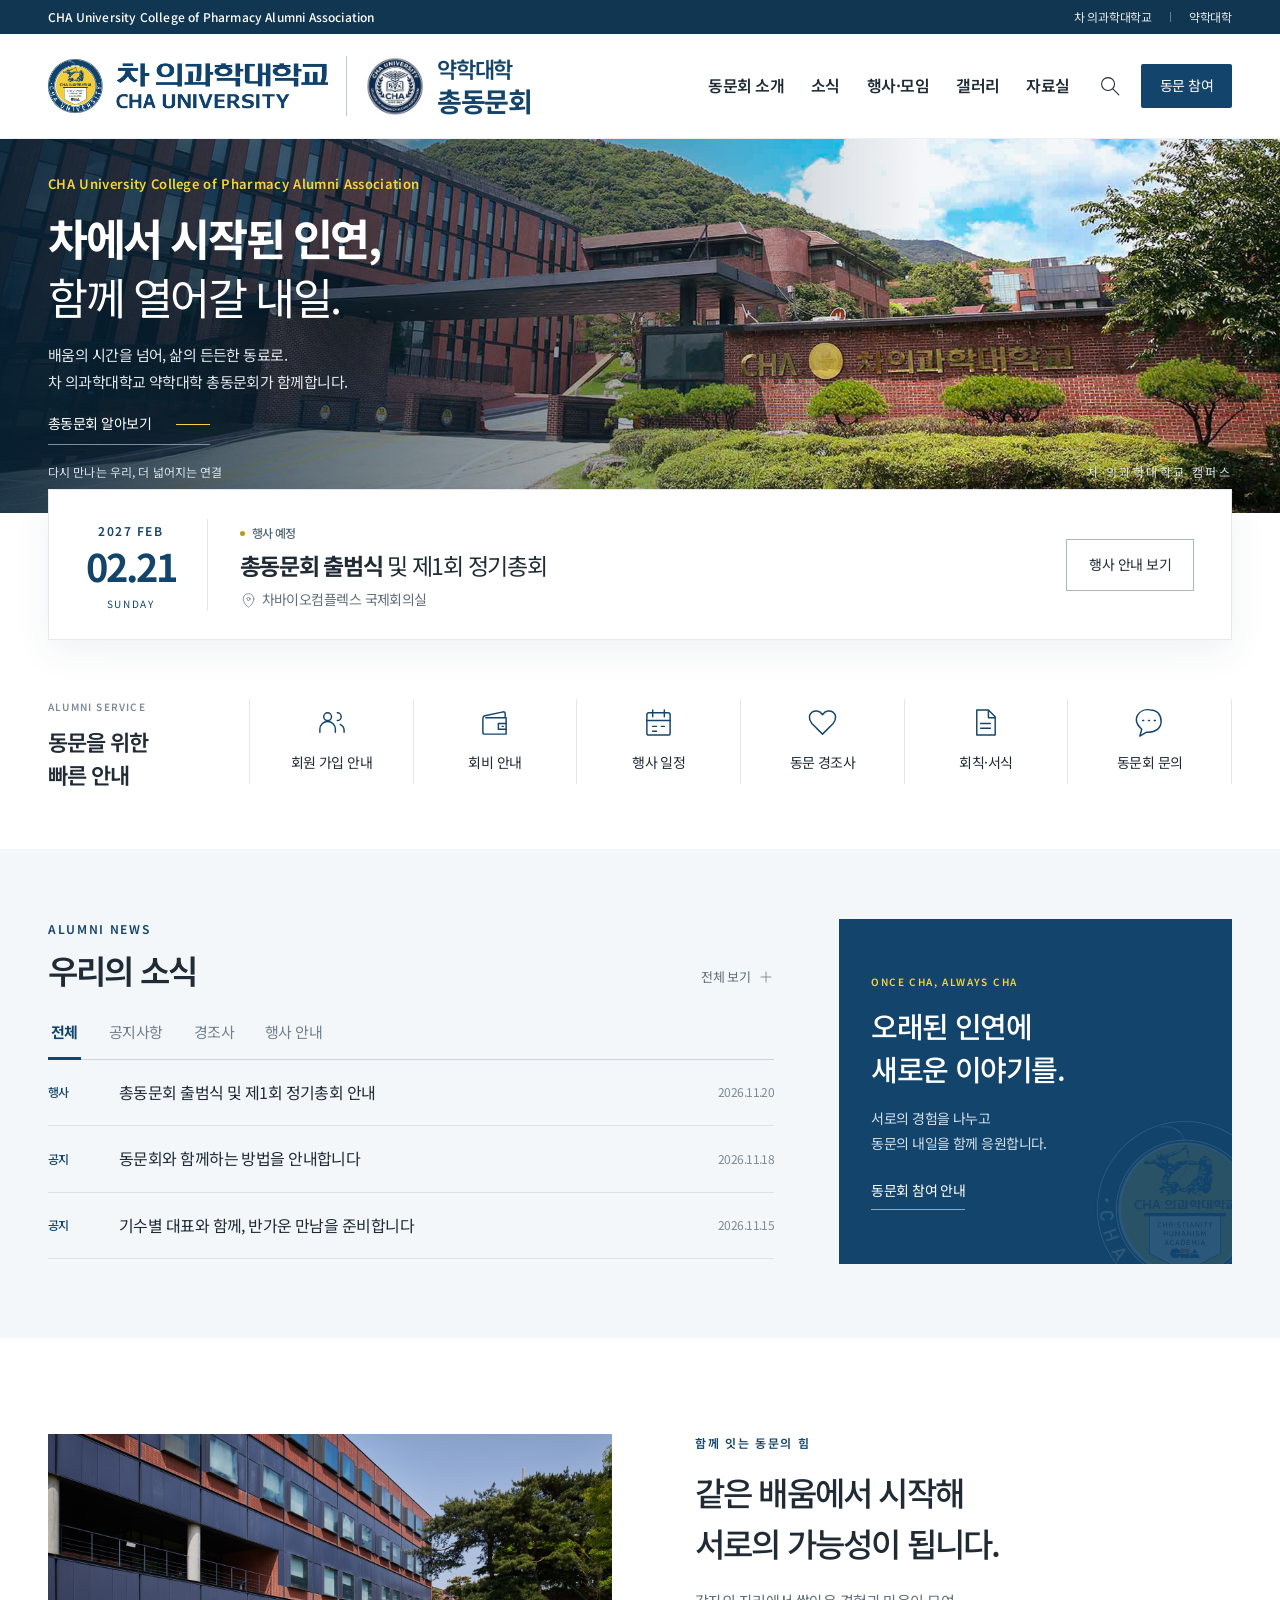
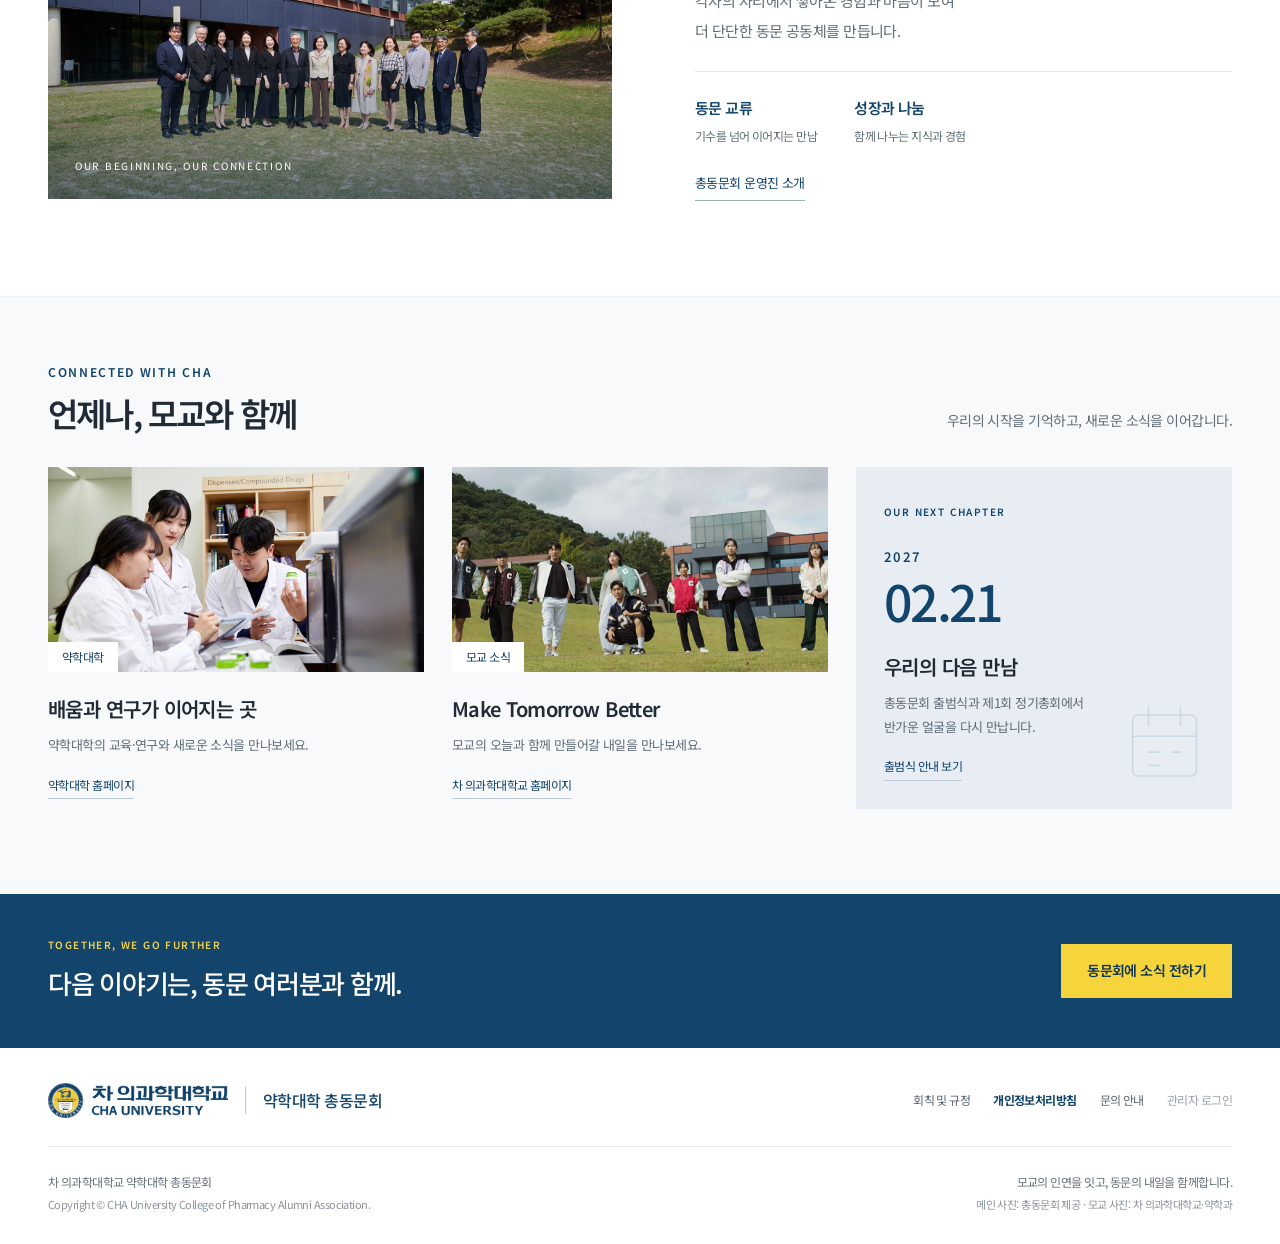
==== commit a03d4ec6: "첫 화면 사진을 창립총회 단체사진에서 학교 홈페이지의 캠퍼스 입구 전경(tit-1)으로 바꾸고 단체사진과 갤러리 예시 글을 뺌 Co-Authored-By: Claude Opus 5" ====
--- a/index.html
+++ b/index.html
@@ -17,12 +17,12 @@
 <div id="site-header"></div>
 <main id="main">
   <section class="hero hero--group" aria-labelledby="hero-title">
-    <svg class="hero-photo" xmlns="http://www.w3.org/2000/svg" viewBox="0 1400 7008 2050" preserveAspectRatio="xMidYMid slice" role="img" aria-label="차 의과학대학교 약학대학 총동문회 창립총회 단체사진">
-      <image href="assets/founding-group-original.jpg" width="7008" height="4672"/>
+    <svg class="hero-photo" xmlns="http://www.w3.org/2000/svg" viewBox="0 200 1920 561" preserveAspectRatio="xMidYMid slice" role="img" aria-label="차 의과학대학교 캠퍼스 입구 전경">
+      <image href="assets/campus-entrance.jpg" width="1920" height="800"/>
     </svg>
     <div class="hero-shade"></div>
     <div class="wrap hero-inner"><p class="eyebrow hero-eyebrow official-name">CHA University College of Pharmacy Alumni Association</p><h1 id="hero-title">차에서 시작된 인연,<br><span>함께 열어갈 내일.</span></h1><p class="hero-copy">배움의 시간을 넘어, 삶의 든든한 동료로.<br>차 의과학대학교 약학대학 총동문회가 함께합니다.</p><a href="#about" class="hero-link">총동문회 알아보기 <span class="link-line"></span></a></div>
-    <div class="hero-bottom wrap"><span>다시 만나는 우리, 더 넓어지는 연결</span><span class="photo-credit">약학대학 총동문회 창립총회</span></div>
+    <div class="hero-bottom wrap"><span>다시 만나는 우리, 더 넓어지는 연결</span><span class="photo-credit">차 의과학대학교 캠퍼스</span></div>
   </section>
   <div class="wrap event-ribbon" id="events"><div class="event-date"><span>2027 FEB</span><strong>02.21</strong><small>SUNDAY</small></div><div class="ribbon-copy"><span class="tag">행사 예정</span><h2>총동문회 출범식 <span>및 제1회 정기총회</span></h2><p><svg><use href="#i-pin"/></svg> 차바이오컴플렉스 국제회의실</p></div><button class="outline-button" data-dialog="event">행사 안내 보기</button></div>
   <section class="wrap quick-section" aria-label="자주 찾는 서비스"><div class="quick-heading"><span>ALUMNI SERVICE</span><h2>동문을 위한<br>빠른 안내</h2></div><div class="quick-links">
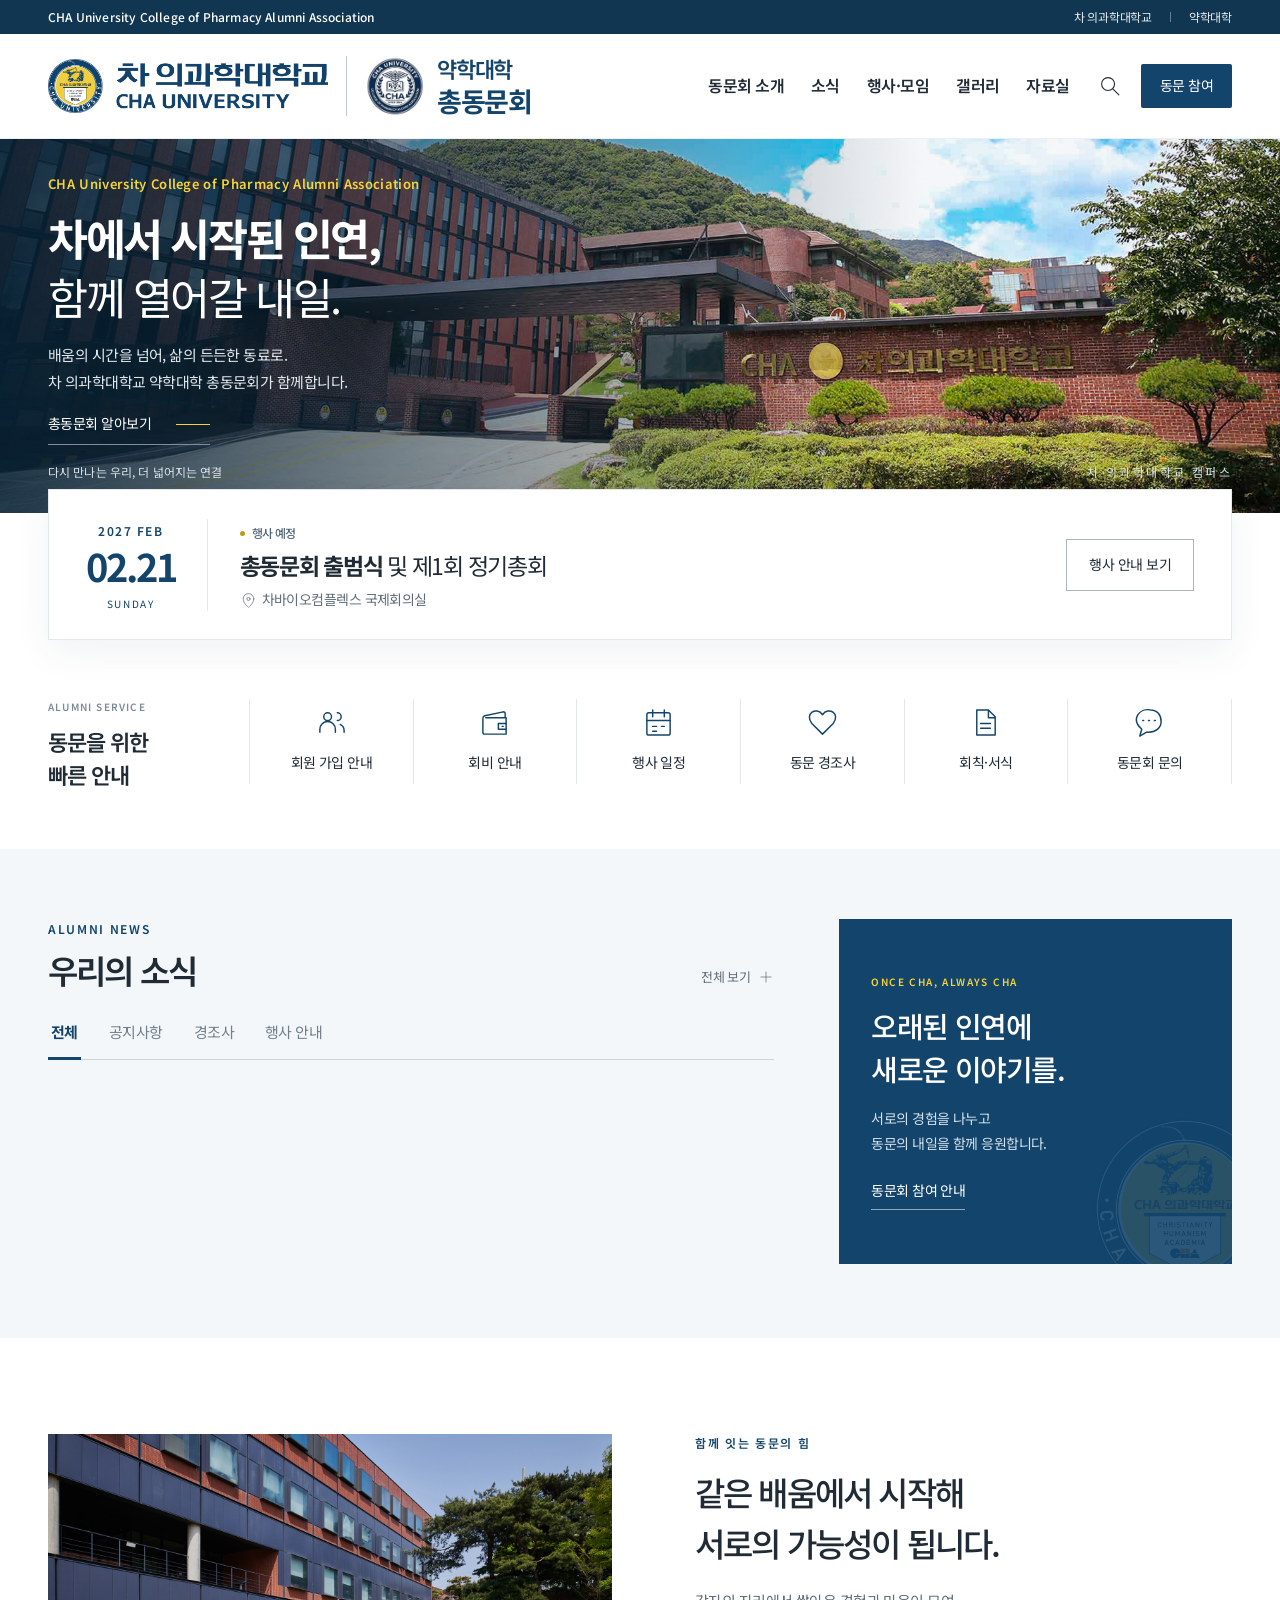
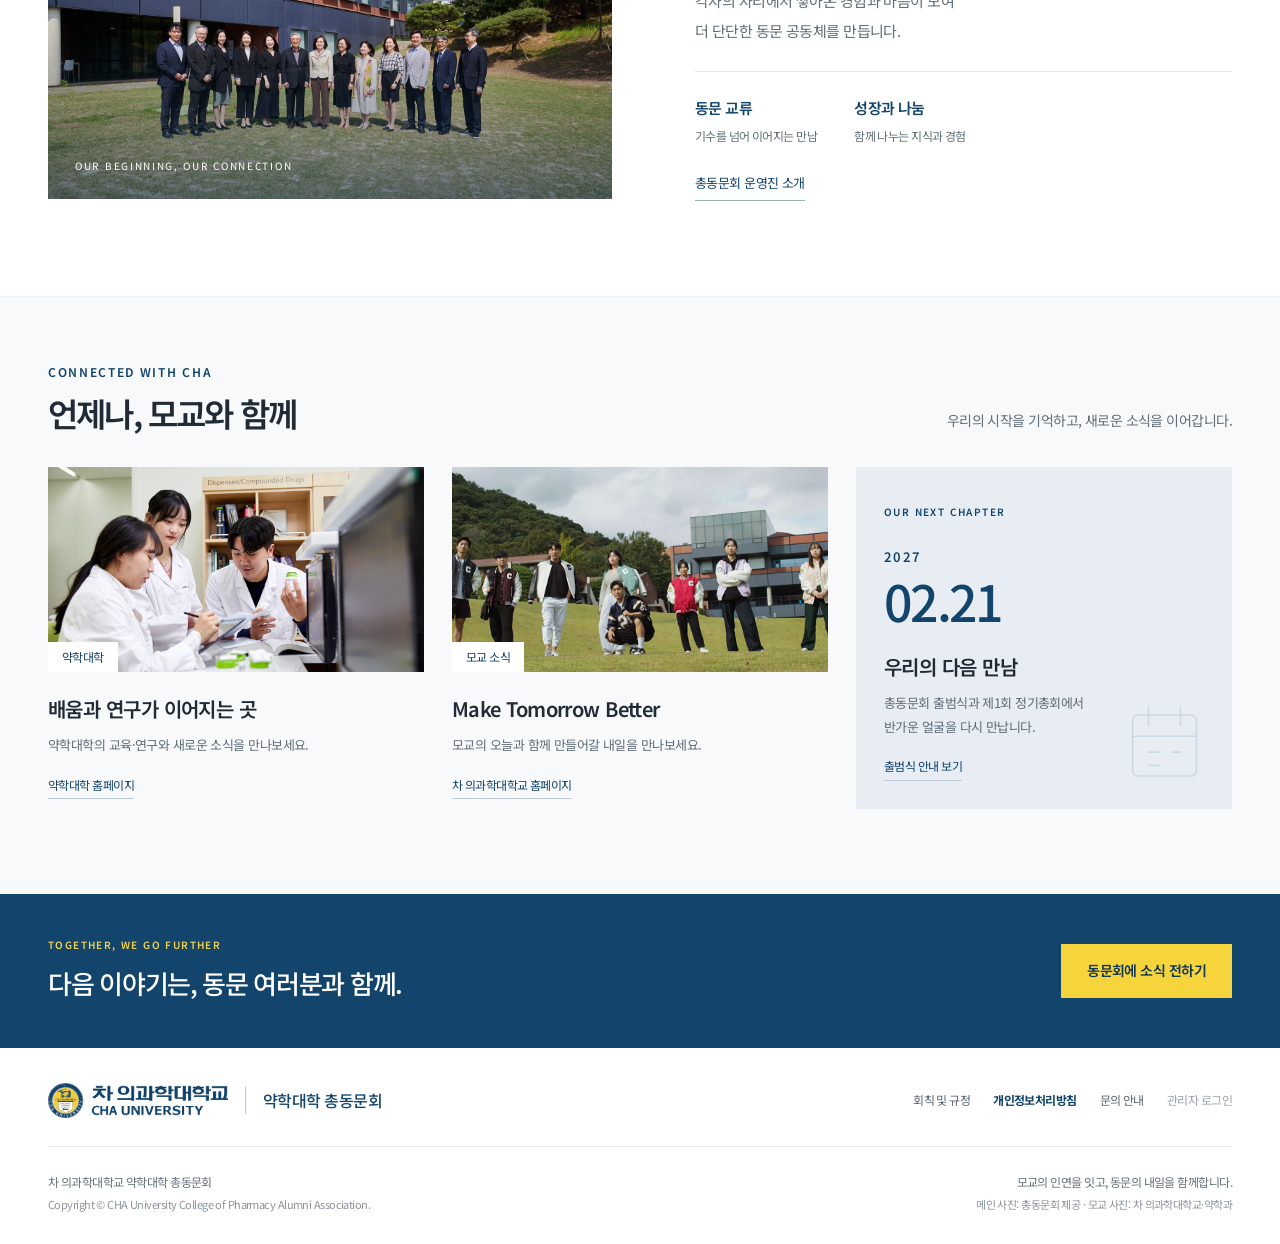
==== commit 9132bebc: "글 저장과 임원 로그인을 브라우저 안 시안에서 Supabase로 바꿈 - js/store.js: Supabase 판. 구글 로그인(PKCE), 글은 posts 표, 사진은 phot" ====
--- a/index.html
+++ b/index.html
@@ -42,6 +42,7 @@
 <div id="site-footer"></div>
 <dialog id="info-dialog" aria-labelledby="dialog-title"><button class="dialog-close" aria-label="닫기">×</button><div id="dialog-content"></div></dialog>
 <script src="js/config.js"></script>
+<script src="js/vendor/supabase-js-2.119.0.min.js"></script>
 <script src="js/store.js"></script>
 <script src="js/layout.js"></script>
 <script src="app.js"></script>
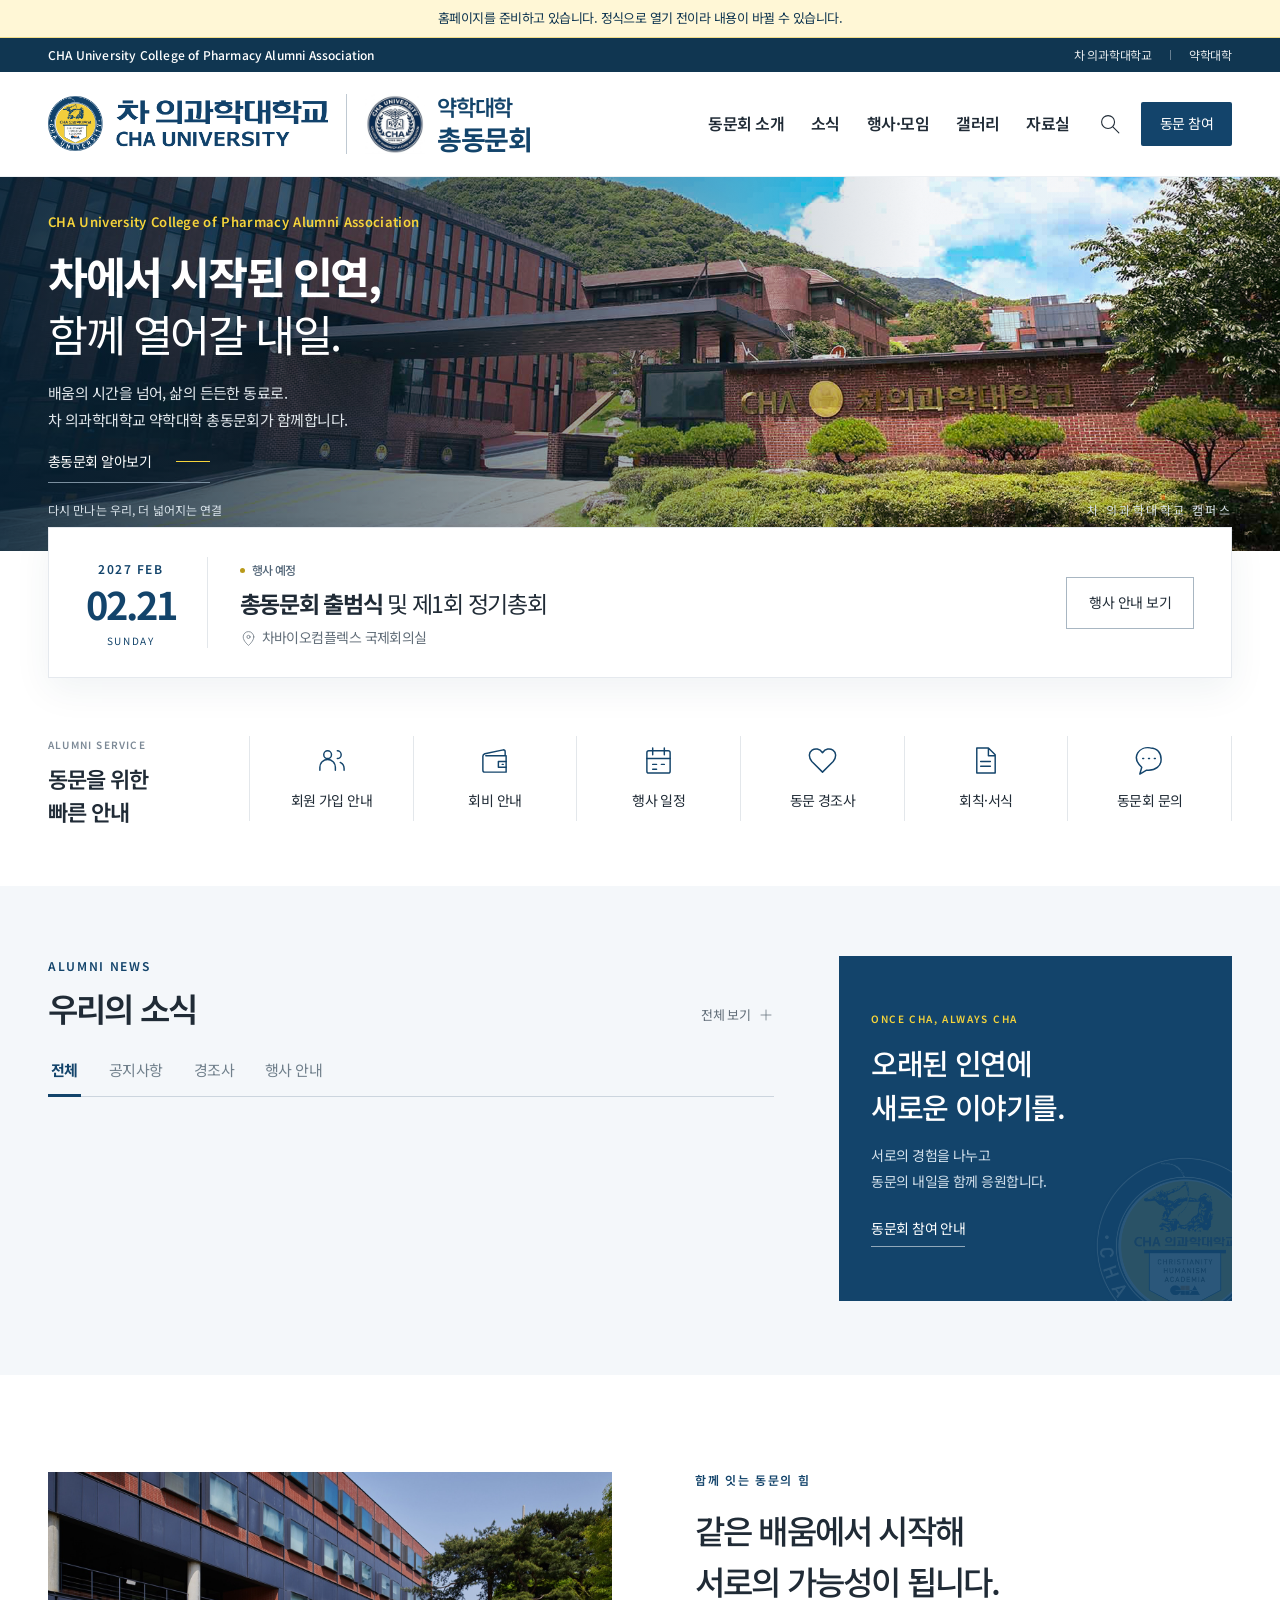
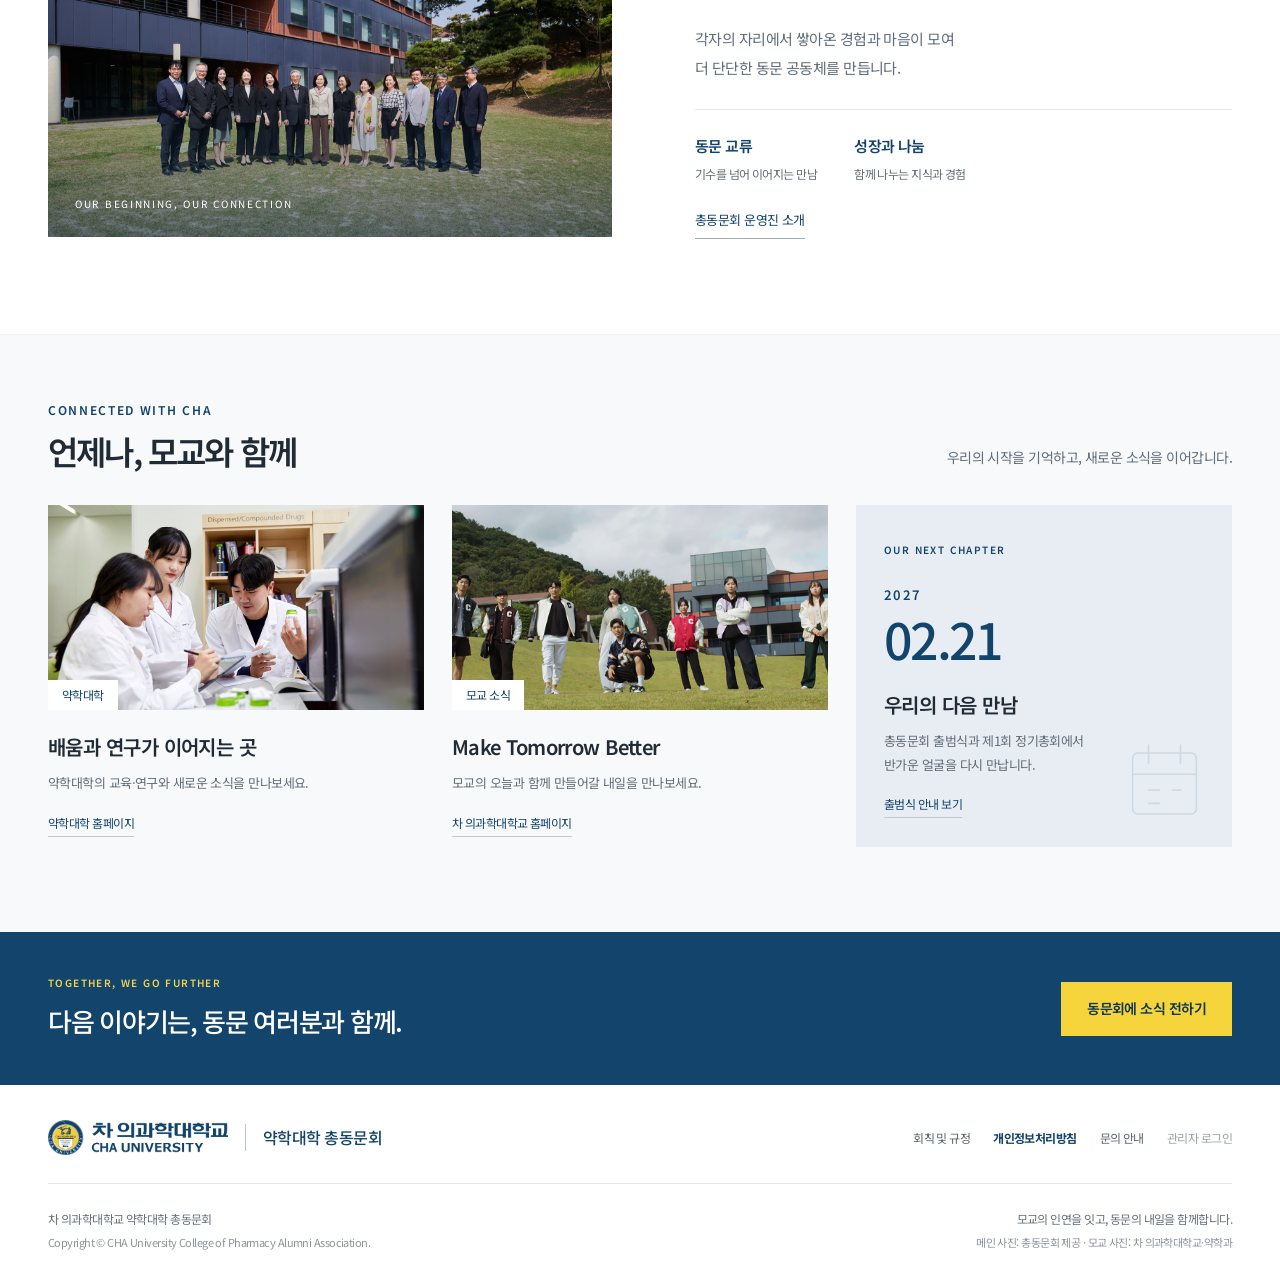
==== commit 2b23c669: "공개 준비: 모든 화면 맨 위에 「준비 중」 안내, 검색 제외 표시(noindex), 주소 연결용 CNAME 파일을 넣음 정식으로 열 때 js/config.js의 preparing" ====
--- a/index.html
+++ b/index.html
@@ -4,6 +4,7 @@
   <meta charset="utf-8">
   <meta name="viewport" content="width=device-width, initial-scale=1">
   <meta name="theme-color" content="#123f64">
+  <meta name="robots" content="noindex">
   <meta name="description" content="차 의과학대학교 약학대학 총동문회. 동문의 인연을 잇고, 함께 더 나은 내일을 만들어갑니다.">
   <title>차 의과학대학교 약학대학 총동문회</title>
   <link rel="icon" href="assets/cha-seal.png">
--- a/board.css
+++ b/board.css
@@ -10,6 +10,7 @@
 .footer-links [data-admin-login]{color:#9aa4ad}
 
 /* 관리자 로그인 상태 띠 */
+.preparing-bar{background:#fff7d6;color:var(--deep);font-size:13px;line-height:1.6;padding:8px 0;text-align:center;border-bottom:1px solid #f0dc8a}
 .admin-bar{background:var(--gold);color:var(--deep);font-size:13px}
 .admin-inner{display:flex;justify-content:space-between;align-items:center;gap:12px;min-height:36px;padding-block:4px}
 .admin-inner em{font-style:normal;opacity:.75}
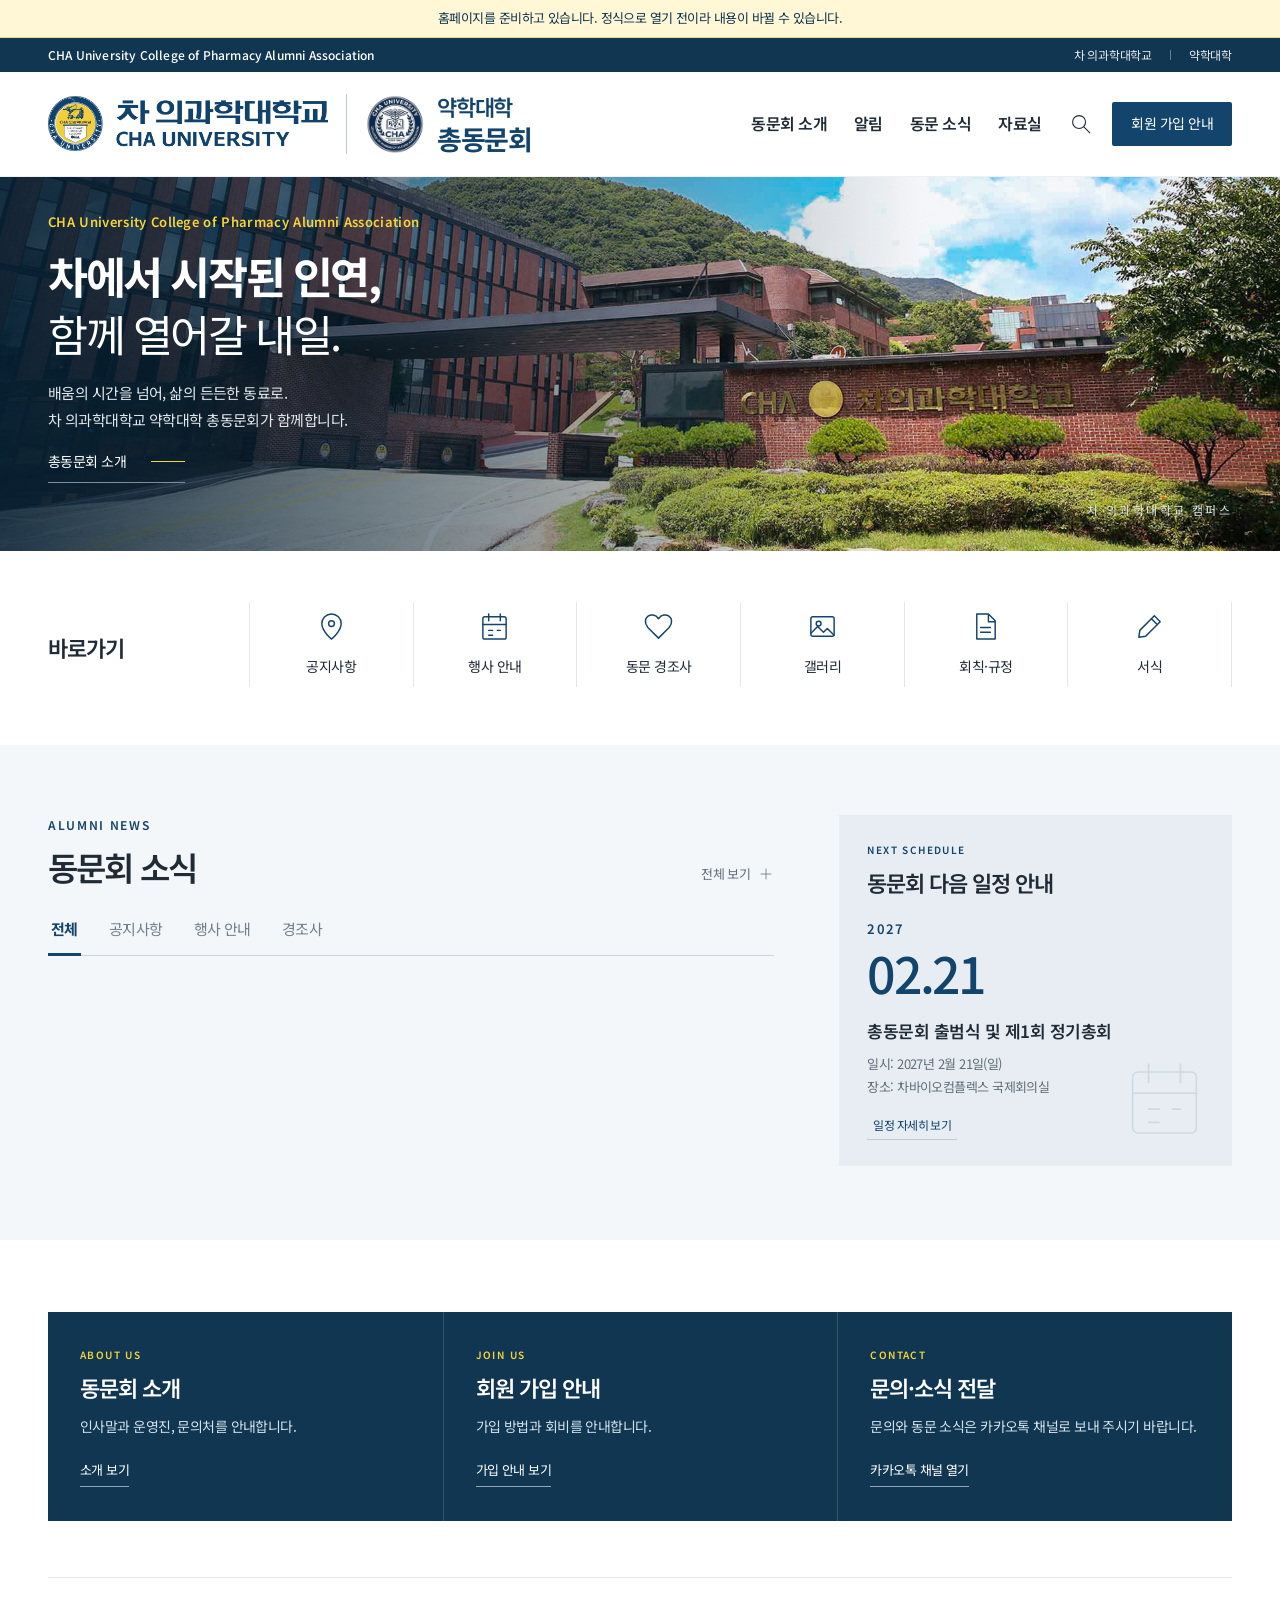
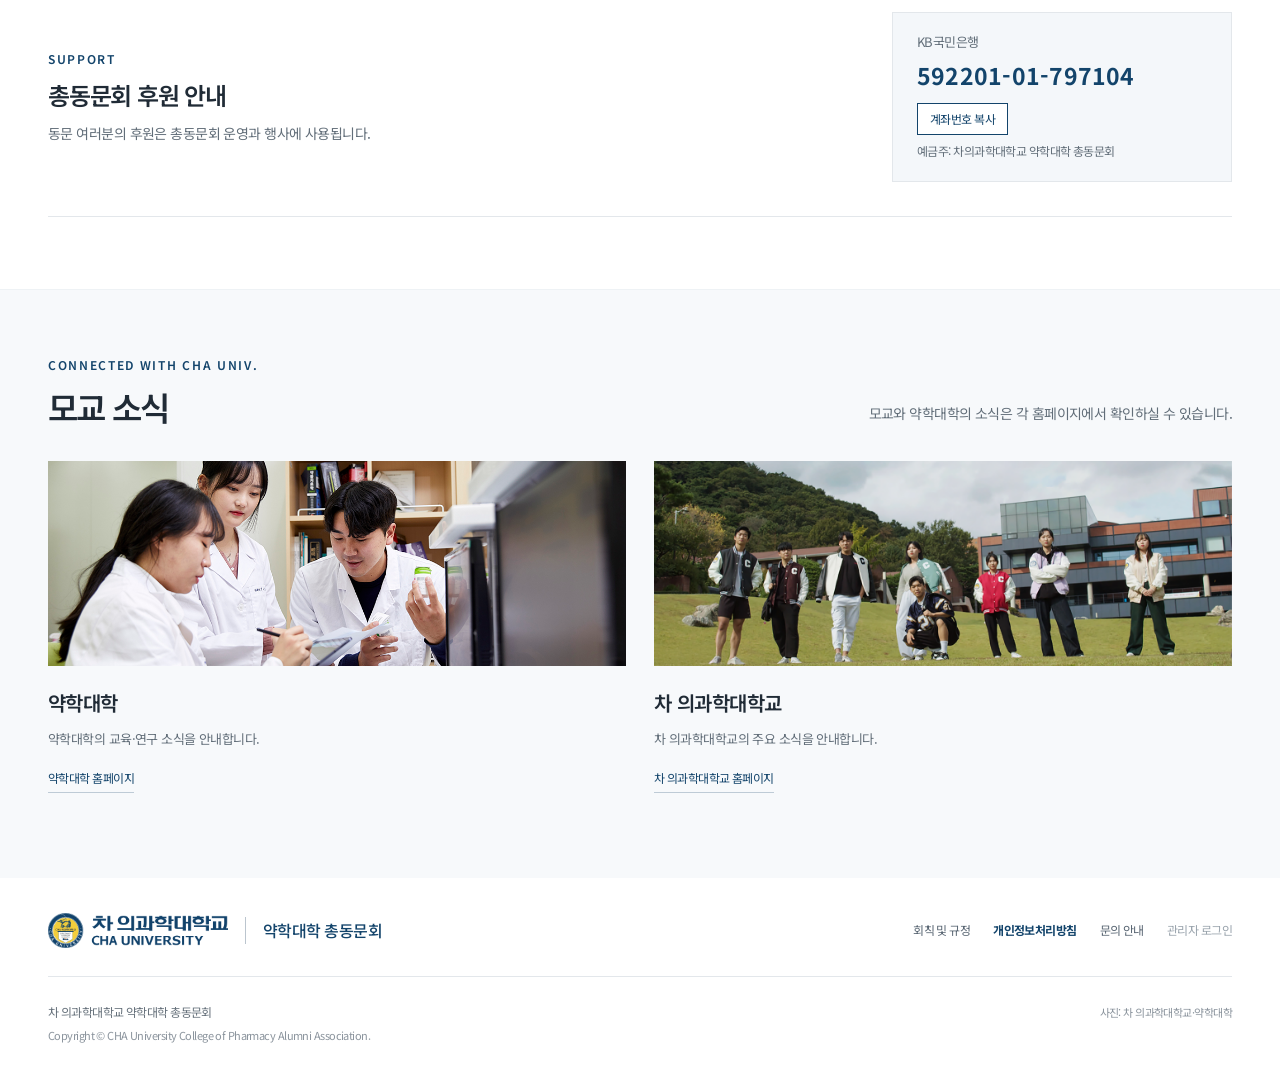
==== commit c9c3eb32: "메뉴와 첫 화면 개편, 회원 가입 안내 화면 추가, 동문회 소개 화면 겹침 수정 - 게시판: 알림(공지사항·행사 안내) · 동문 소식(경조사·동문 소식·갤러리) · 자료실(회칙·규" ====
--- a/index.html
+++ b/index.html
@@ -22,23 +22,26 @@
       <image href="assets/campus-entrance.jpg" width="1920" height="800"/>
     </svg>
     <div class="hero-shade"></div>
-    <div class="wrap hero-inner"><p class="eyebrow hero-eyebrow official-name">CHA University College of Pharmacy Alumni Association</p><h1 id="hero-title">차에서 시작된 인연,<br><span>함께 열어갈 내일.</span></h1><p class="hero-copy">배움의 시간을 넘어, 삶의 든든한 동료로.<br>차 의과학대학교 약학대학 총동문회가 함께합니다.</p><a href="#about" class="hero-link">총동문회 알아보기 <span class="link-line"></span></a></div>
-    <div class="hero-bottom wrap"><span>다시 만나는 우리, 더 넓어지는 연결</span><span class="photo-credit">차 의과학대학교 캠퍼스</span></div>
+    <div class="wrap hero-inner"><p class="eyebrow hero-eyebrow official-name">CHA University College of Pharmacy Alumni Association</p><h1 id="hero-title">차에서 시작된 인연,<br><span>함께 열어갈 내일.</span></h1><p class="hero-copy">배움의 시간을 넘어, 삶의 든든한 동료로.<br>차 의과학대학교 약학대학 총동문회가 함께합니다.</p><a href="about.html" class="hero-link">총동문회 소개 <span class="link-line"></span></a></div>
+    <div class="hero-bottom wrap"><span></span><span class="photo-credit">차 의과학대학교 캠퍼스</span></div>
   </section>
-  <div class="wrap event-ribbon" id="events"><div class="event-date"><span>2027 FEB</span><strong>02.21</strong><small>SUNDAY</small></div><div class="ribbon-copy"><span class="tag">행사 예정</span><h2>총동문회 출범식 <span>및 제1회 정기총회</span></h2><p><svg><use href="#i-pin"/></svg> 차바이오컴플렉스 국제회의실</p></div><button class="outline-button" data-dialog="event">행사 안내 보기</button></div>
-  <section class="wrap quick-section" aria-label="자주 찾는 서비스"><div class="quick-heading"><span>ALUMNI SERVICE</span><h2>동문을 위한<br>빠른 안내</h2></div><div class="quick-links">
-    <button data-dialog="member"><svg><use href="#i-people"/></svg><span>회원 가입 안내</span></button>
-    <button data-dialog="fees"><svg><use href="#i-wallet"/></svg><span>회비 안내</span></button>
-    <button data-go="board.html?g=news&amp;b=event"><svg><use href="#i-calendar"/></svg><span>행사 일정</span></button>
-    <button data-go="board.html?g=news&amp;b=family"><svg><use href="#i-heart"/></svg><span>동문 경조사</span></button>
-    <button data-go="board.html?g=archive"><svg><use href="#i-file"/></svg><span>회칙·서식</span></button>
-    <button data-dialog="contact"><svg><use href="#i-chat"/></svg><span>동문회 문의</span></button>
+  <section class="wrap quick-section" aria-label="바로가기"><div class="quick-heading"><h2>바로가기</h2></div><div class="quick-links">
+    <button data-go="board.html?g=notice&amp;b=notice"><svg><use href="#i-pin"/></svg><span>공지사항</span></button>
+    <button data-go="board.html?g=notice&amp;b=event"><svg><use href="#i-calendar"/></svg><span>행사 안내</span></button>
+    <button data-go="board.html?g=alumni&amp;b=family"><svg><use href="#i-heart"/></svg><span>동문 경조사</span></button>
+    <button data-go="board.html?g=alumni&amp;b=gallery"><svg><use href="#i-image"/></svg><span>갤러리</span></button>
+    <button data-go="board.html?g=archive&amp;b=rules"><svg><use href="#i-file"/></svg><span>회칙·규정</span></button>
+    <button data-go="board.html?g=archive&amp;b=forms"><svg><use href="#i-pen"/></svg><span>서식</span></button>
   </div></section>
-  <section class="news-section" id="news"><div class="wrap news-layout"><div class="news-board"><div class="section-title"><div><p class="eyebrow">ALUMNI NEWS</p><h2>우리의 소식</h2></div><a class="text-button" id="all-notices" href="board.html?g=news">전체 보기 <svg><use href="#i-plus"/></svg></a></div><div class="news-tabs" role="tablist" aria-label="소식 분류"><button role="tab" id="tab-all" aria-controls="notice-list" aria-selected="true" data-filter="all">전체</button><button role="tab" id="tab-notice" aria-controls="notice-list" aria-selected="false" data-filter="notice">공지사항</button><button role="tab" id="tab-family" aria-controls="notice-list" aria-selected="false" data-filter="family">경조사</button><button role="tab" id="tab-event" aria-controls="notice-list" aria-selected="false" data-filter="event">행사 안내</button></div><div class="notice-list" id="notice-list" role="tabpanel" aria-labelledby="tab-all"></div></div>
-  <aside class="join-panel"><div class="join-seal"><img src="assets/cha-seal.png" alt="" width="678" height="678"></div><p class="eyebrow">ONCE CHA, ALWAYS CHA</p><h2>오래된 인연에<br>새로운 이야기를.</h2><p>서로의 경험을 나누고<br>동문의 내일을 함께 응원합니다.</p><button data-dialog="member">동문회 참여 안내</button></aside></div></section>
-  <section class="wrap about-section" id="about"><div class="about-photo"><img src="assets/pharmacy.jpg" alt="약학대학의 교육과 연구 현장" loading="lazy"><span>OUR BEGINNING, OUR CONNECTION</span></div><div class="about-copy"><p class="eyebrow">함께 잇는 동문의 힘</p><h2>같은 배움에서 시작해<br>서로의 가능성이 됩니다.</h2><p>각자의 자리에서 쌓아온 경험과 마음이 모여<br class="desktop-break"> 더 단단한 동문 공동체를 만듭니다.</p><div class="about-values"><div><strong>동문 교류</strong><span>기수를 넘어 이어지는 만남</span></div><div><strong>성장과 나눔</strong><span>함께 나누는 지식과 경험</span></div></div><a class="underlined-link" href="about.html#organization">총동문회 운영진 소개</a></div></section>
-  <section class="community-section"><div class="wrap"><div class="section-title"><div><p class="eyebrow">CONNECTED WITH CHA</p><h2>언제나, 모교와 함께</h2></div><p class="section-description">우리의 시작을 기억하고, 새로운 소식을 이어갑니다.</p></div><div class="story-grid"><a class="story-card" href="https://pharmacy.cha.ac.kr/" target="_blank" rel="noopener"><div class="story-image"><img src="assets/research.jpg" alt="차 의과학대학교 약학대학 연구실" loading="lazy"><span>약학대학</span></div><h3>배움과 연구가 이어지는 곳</h3><p>약학대학의 교육·연구와 새로운 소식을 만나보세요.</p><span class="story-link">약학대학 홈페이지</span></a><a class="story-card" href="https://www.cha.ac.kr/" target="_blank" rel="noopener"><div class="story-image campus-story"><img src="assets/campus.png" alt="차 의과학대학교 캠퍼스 풍경" loading="lazy"><span>모교 소식</span></div><h3>Make Tomorrow Better</h3><p>모교의 오늘과 함께 만들어갈 내일을 만나보세요.</p><span class="story-link">차 의과학대학교 홈페이지</span></a><button class="story-card next-story" data-dialog="event"><span class="eyebrow">OUR NEXT CHAPTER</span><div class="next-date">2027<span>02.21</span></div><h3>우리의 다음 만남</h3><p>총동문회 출범식과 제1회 정기총회에서<br>반가운 얼굴을 다시 만납니다.</p><span class="story-link">출범식 안내 보기</span><svg class="next-icon"><use href="#i-calendar"/></svg></button></div></div></section>
-  <section class="connection-band"><div class="wrap"><div><p class="eyebrow">TOGETHER, WE GO FURTHER</p><h2>다음 이야기는, 동문 여러분과 함께.</h2></div><button data-dialog="contact">동문회에 소식 전하기</button></div></section>
+  <section class="news-section" id="news"><div class="wrap news-layout"><div class="news-board"><div class="section-title"><div><p class="eyebrow">ALUMNI NEWS</p><h2>동문회 소식</h2></div><a class="text-button" id="all-notices" href="board.html?g=notice">전체 보기 <svg><use href="#i-plus"/></svg></a></div><div class="news-tabs" role="tablist" aria-label="소식 분류"><button role="tab" id="tab-all" aria-controls="notice-list" aria-selected="true" data-filter="all">전체</button><button role="tab" id="tab-notice" aria-controls="notice-list" aria-selected="false" data-filter="notice">공지사항</button><button role="tab" id="tab-event" aria-controls="notice-list" aria-selected="false" data-filter="event">행사 안내</button><button role="tab" id="tab-family" aria-controls="notice-list" aria-selected="false" data-filter="family">경조사</button></div><div class="notice-list" id="notice-list" role="tabpanel" aria-labelledby="tab-all"></div></div>
+  <aside class="next-story next-panel" aria-labelledby="next-title"><p class="eyebrow">NEXT SCHEDULE</p><h2 id="next-title">동문회 다음 일정 안내</h2><div class="next-date">2027<span>02.21</span></div><h3>총동문회 출범식 및 제1회 정기총회</h3><p>일시: 2027년 2월 21일(일)<br>장소: 차바이오컴플렉스 국제회의실</p><button class="story-link" data-dialog="event">일정 자세히 보기</button><svg class="next-icon" aria-hidden="true"><use href="#i-calendar"/></svg></aside></div></section>
+  <section class="wrap guide-band" aria-label="총동문회 안내">
+    <a class="guide-cell" href="about.html"><p class="eyebrow">ABOUT US</p><h2>동문회 소개</h2><p>인사말과 운영진, 문의처를 안내합니다.</p><span class="guide-link">소개 보기</span></a>
+    <a class="guide-cell" href="join.html"><p class="eyebrow">JOIN US</p><h2>회원 가입 안내</h2><p>가입 방법과 회비를 안내합니다.</p><span class="guide-link">가입 안내 보기</span></a>
+    <a class="guide-cell" href="https://pf.kakao.com/_VxmwBX" target="_blank" rel="noopener"><p class="eyebrow">CONTACT</p><h2>문의·소식 전달</h2><p>문의와 동문 소식은 카카오톡 채널로 보내 주시기 바랍니다.</p><span class="guide-link">카카오톡 채널 열기</span></a>
+  </section>
+  <section class="wrap donate-band" aria-labelledby="donate-title"><div><p class="eyebrow">SUPPORT</p><h2 id="donate-title">총동문회 후원 안내</h2><p>동문 여러분의 후원은 총동문회 운영과 행사에 사용됩니다.</p></div><div class="account"><span class="account-bank">KB국민은행</span><strong class="account-number">592201-01-797104</strong><button class="copy-button" data-copy="592201-01-797104">계좌번호 복사</button><small>예금주: 차의과학대학교 약학대학 총동문회</small><span class="copy-done" role="status" aria-live="polite"></span></div></section>
+  <section class="community-section"><div class="wrap"><div class="section-title"><div><p class="eyebrow">CONNECTED WITH CHA UNIV.</p><h2>모교 소식</h2></div><p class="section-description">모교와 약학대학의 소식은 각 홈페이지에서 확인하실 수 있습니다.</p></div><div class="story-grid story-grid--two"><a class="story-card" href="https://pharmacy.cha.ac.kr/" target="_blank" rel="noopener"><div class="story-image"><img src="assets/research.jpg" alt="차 의과학대학교 약학대학 연구실" loading="lazy"></div><h3>약학대학</h3><p>약학대학의 교육·연구 소식을 안내합니다.</p><span class="story-link">약학대학 홈페이지</span></a><a class="story-card" href="https://www.cha.ac.kr/" target="_blank" rel="noopener"><div class="story-image campus-story"><img src="assets/campus.png" alt="차 의과학대학교 캠퍼스 풍경" loading="lazy"></div><h3>차 의과학대학교</h3><p>차 의과학대학교의 주요 소식을 안내합니다.</p><span class="story-link">차 의과학대학교 홈페이지</span></a></div></div></section>
 </main>
 <div id="site-footer"></div>
 <dialog id="info-dialog" aria-labelledby="dialog-title"><button class="dialog-close" aria-label="닫기">×</button><div id="dialog-content"></div></dialog>
--- a/board.css
+++ b/board.css
@@ -146,3 +146,44 @@
  .admin-inner em{display:block}
 }
 .about-copy a.underlined-link{display:inline-block}
+
+/* 첫 화면 개편 (2026-11-25): 다음 일정 · 세 칸 안내 띠 · 후원 안내 · 모교 소식 두 칸 */
+.next-panel{display:flex;flex-direction:column;align-items:flex-start}
+.next-panel h2{font-size:22px;font-weight:600;letter-spacing:-.045em;margin-top:6px}
+.next-panel .next-date{margin-top:16px}
+.next-panel h3{font-size:17px;font-weight:600;margin-top:12px;letter-spacing:-.03em}
+.next-panel p:not(.eyebrow){font-size:13px;color:var(--muted);line-height:1.8;margin-top:6px}
+.next-panel .story-link{margin-top:16px;position:relative}
+.guide-band{display:grid;grid-template-columns:repeat(3,minmax(0,1fr));background:var(--deep);color:#fff;margin-top:72px;margin-bottom:56px}
+.guide-cell{display:flex;flex-direction:column;align-items:flex-start;padding:34px 32px;border-left:1px solid #ffffff24;transition:background .2s}
+.guide-cell:first-child{border-left:0}
+.guide-cell:hover{background:#ffffff0f}
+.guide-cell .eyebrow{color:var(--gold);font-size:10px}
+.guide-cell h2{font-size:22px;font-weight:600;letter-spacing:-.045em;margin-top:6px}
+.guide-cell p:not(.eyebrow){font-size:14px;color:#d3e1ec;line-height:1.8;margin:8px 0 20px}
+.guide-link{margin-top:auto;font-size:13px;border-bottom:1px solid #91a8ba;padding-bottom:5px}
+.donate-band{display:grid;grid-template-columns:minmax(0,1fr) auto;gap:30px;align-items:center;border-top:1px solid var(--line);border-bottom:1px solid var(--line);padding-block:34px;margin-bottom:72px}
+.donate-band h2{font-size:24px;font-weight:600;letter-spacing:-.05em;margin-top:6px}
+.donate-band p:not(.eyebrow){font-size:14px;color:var(--muted);margin-top:6px}
+.account{display:grid;gap:2px;background:var(--wash);border:1px solid var(--line);padding:18px 24px;min-width:340px}
+.account-bank{font-size:13px;color:var(--muted)}
+.account-number{font-size:23px;font-weight:700;color:var(--navy);letter-spacing:.01em}
+.account small{font-size:12px;color:var(--muted)}
+.copy-button{justify-self:start;border:1px solid var(--navy);color:var(--navy);font-size:12px;padding:5px 12px;margin:6px 0 4px;background:#fff}
+.copy-button:hover{background:var(--navy);color:#fff}
+.copy-done{font-size:12px;color:var(--navy);min-height:0}
+.story-grid--two{grid-template-columns:repeat(2,minmax(0,1fr))}
+.about-page a[target=_blank]{color:var(--navy);text-decoration:underline}
+@media(max-width:860px){
+ .guide-band{grid-template-columns:1fr;margin-top:50px}
+ .guide-cell{border-left:0;border-top:1px solid #ffffff24;padding:26px 24px}
+ .guide-cell:first-child{border-top:0}
+ .donate-band{grid-template-columns:1fr;gap:18px}
+ .account{min-width:0}
+}
+@media(max-width:600px){
+ .story-grid--two{grid-template-columns:1fr}
+ .guide-cell h2,.next-panel h2{font-size:20px}
+ .donate-band h2{font-size:21px}
+ .account-number{font-size:20px}
+}
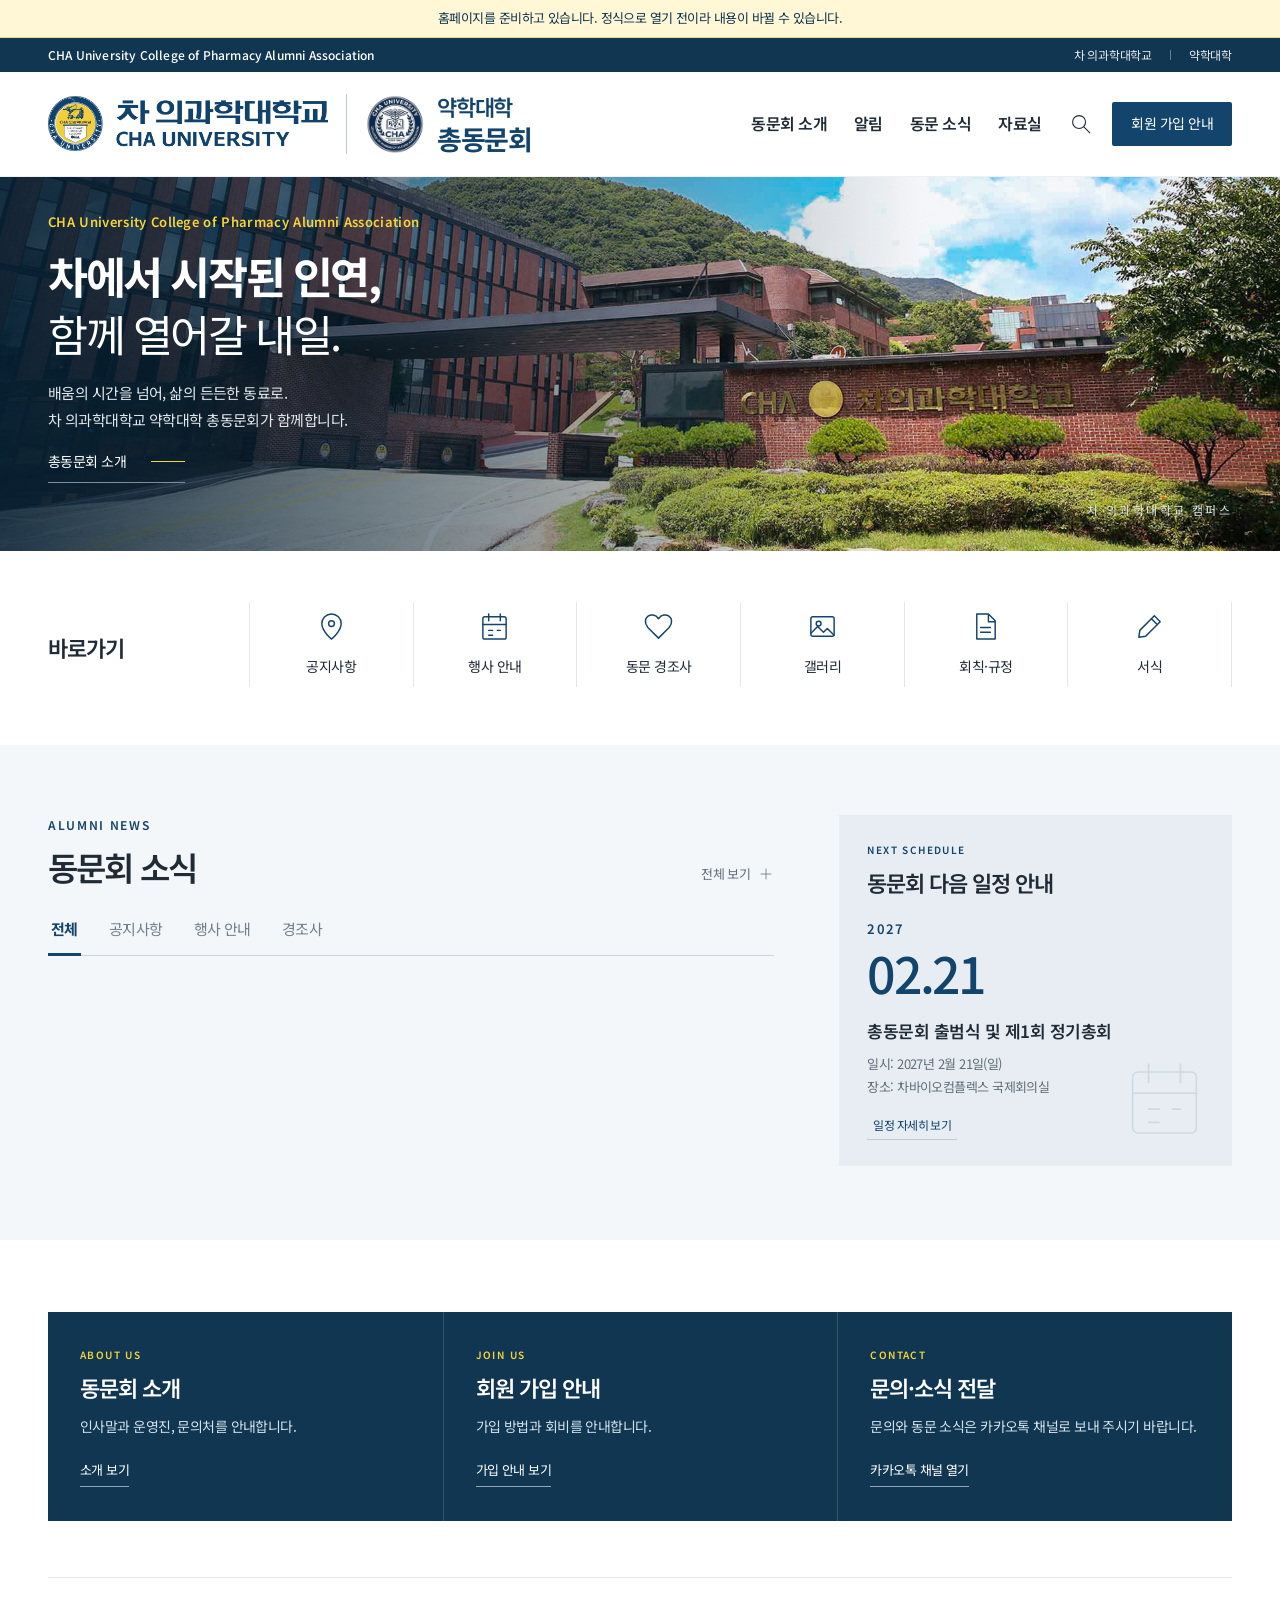
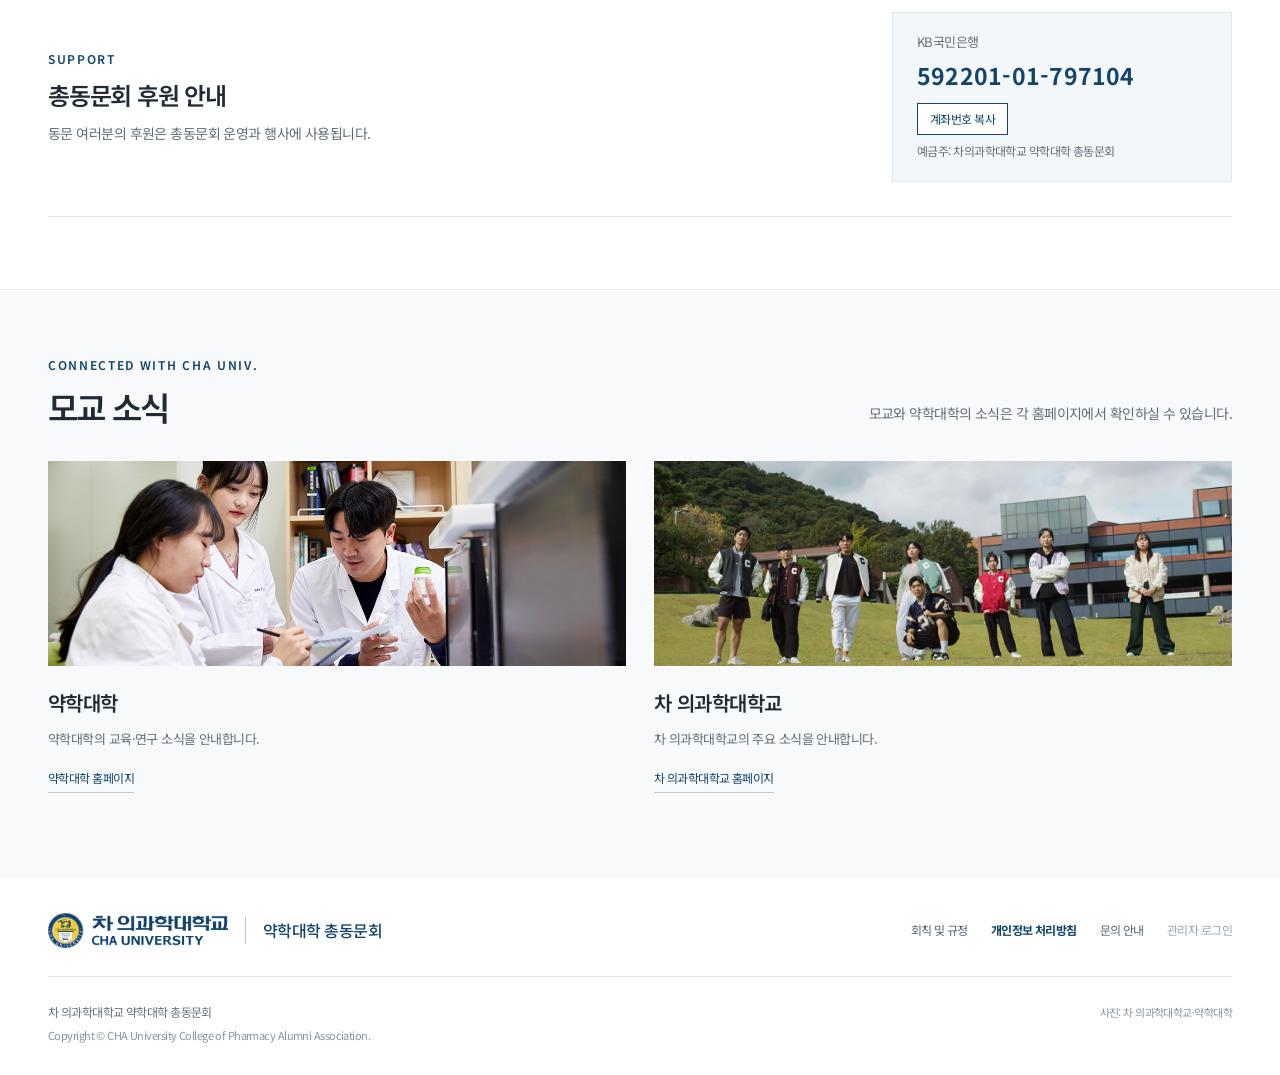
==== commit dbcc9f4e: "회칙·운영규정집·개인정보 처리방침 본문 화면(rules.html) 추가, 회원 가입 안내에 회원 구분·회비 반영 - 2026-09-05 창립총회 인준본 워드 원문을 글자 그대로 옮" ====
--- a/index.html
+++ b/index.html
@@ -30,7 +30,7 @@
     <button data-go="board.html?g=notice&amp;b=event"><svg><use href="#i-calendar"/></svg><span>행사 안내</span></button>
     <button data-go="board.html?g=alumni&amp;b=family"><svg><use href="#i-heart"/></svg><span>동문 경조사</span></button>
     <button data-go="board.html?g=alumni&amp;b=gallery"><svg><use href="#i-image"/></svg><span>갤러리</span></button>
-    <button data-go="board.html?g=archive&amp;b=rules"><svg><use href="#i-file"/></svg><span>회칙·규정</span></button>
+    <button data-go="rules.html"><svg><use href="#i-file"/></svg><span>회칙·규정</span></button>
     <button data-go="board.html?g=archive&amp;b=forms"><svg><use href="#i-pen"/></svg><span>서식</span></button>
   </div></section>
   <section class="news-section" id="news"><div class="wrap news-layout"><div class="news-board"><div class="section-title"><div><p class="eyebrow">ALUMNI NEWS</p><h2>동문회 소식</h2></div><a class="text-button" id="all-notices" href="board.html?g=notice">전체 보기 <svg><use href="#i-plus"/></svg></a></div><div class="news-tabs" role="tablist" aria-label="소식 분류"><button role="tab" id="tab-all" aria-controls="notice-list" aria-selected="true" data-filter="all">전체</button><button role="tab" id="tab-notice" aria-controls="notice-list" aria-selected="false" data-filter="notice">공지사항</button><button role="tab" id="tab-event" aria-controls="notice-list" aria-selected="false" data-filter="event">행사 안내</button><button role="tab" id="tab-family" aria-controls="notice-list" aria-selected="false" data-filter="family">경조사</button></div><div class="notice-list" id="notice-list" role="tabpanel" aria-labelledby="tab-all"></div></div>
--- a/board.css
+++ b/board.css
@@ -187,3 +187,33 @@
  .donate-band h2{font-size:21px}
  .account-number{font-size:20px}
 }
+
+/* 회칙 · 규정 (rules.html) */
+.rules-tabs-wrap{padding-top:34px}
+.rules-tabs-wrap .board-tabs{border-bottom:1px solid #ccd5de}
+.rules-doc{padding-top:34px}
+.rules-doc[hidden]{display:none}
+.rules-index a{font-size:14px;padding:10px 4px;line-height:1.5}
+.rules-index{max-height:calc(100vh - 160px);overflow:auto}
+.rules-doc h3{font-size:16px;font-weight:700;color:var(--navy);margin:22px 0 6px;letter-spacing:-.03em}
+.rules-doc h2+h3{margin-top:4px}
+.rules-doc section p+p{margin-top:6px}
+.rules-doc .rule-item{padding-left:1.4em}
+.rules-doc .rule-sub{padding-left:2.8em}
+.rules-doc .rule-meta{font-size:14px;color:#6b7680}
+.rules-doc .rule-source{font-size:13px;color:#8b949d;margin-bottom:18px}
+.rules-doc .rule-intro{padding-bottom:24px;margin-bottom:24px}
+.rules-doc section a{color:var(--navy);text-decoration:underline}
+.archive-rules-note{display:flex;justify-content:space-between;align-items:center;gap:14px;flex-wrap:wrap;margin-top:22px;padding:16px 20px;background:#eef3f7;border-left:3px solid var(--navy);font-size:15px}
+.archive-rules-note a{color:var(--navy);font-weight:700;text-decoration:underline}
+.footer-links a.privacy-link{font-weight:700}
+@media(max-width:860px){
+ .rules-index{max-height:none;grid-template-columns:repeat(2,1fr)}
+ .rules-index a{font-size:12px;padding:8px 6px;text-align:left}
+}
+.fee-table{width:100%;border-collapse:collapse;margin-top:14px;border-top:2px solid var(--navy)}
+.fee-table th,.fee-table td{padding:12px 10px;border-bottom:1px solid var(--line);text-align:left;vertical-align:top}
+.fee-table th{width:110px;color:var(--navy);font-weight:600;white-space:nowrap}
+.fee-table td{color:var(--ink);font-weight:600}
+.fee-table small{display:block;font-weight:400;font-size:13px;color:#6b7680}
+.about-page section a[href^="rules.html"]{color:var(--navy);text-decoration:underline}
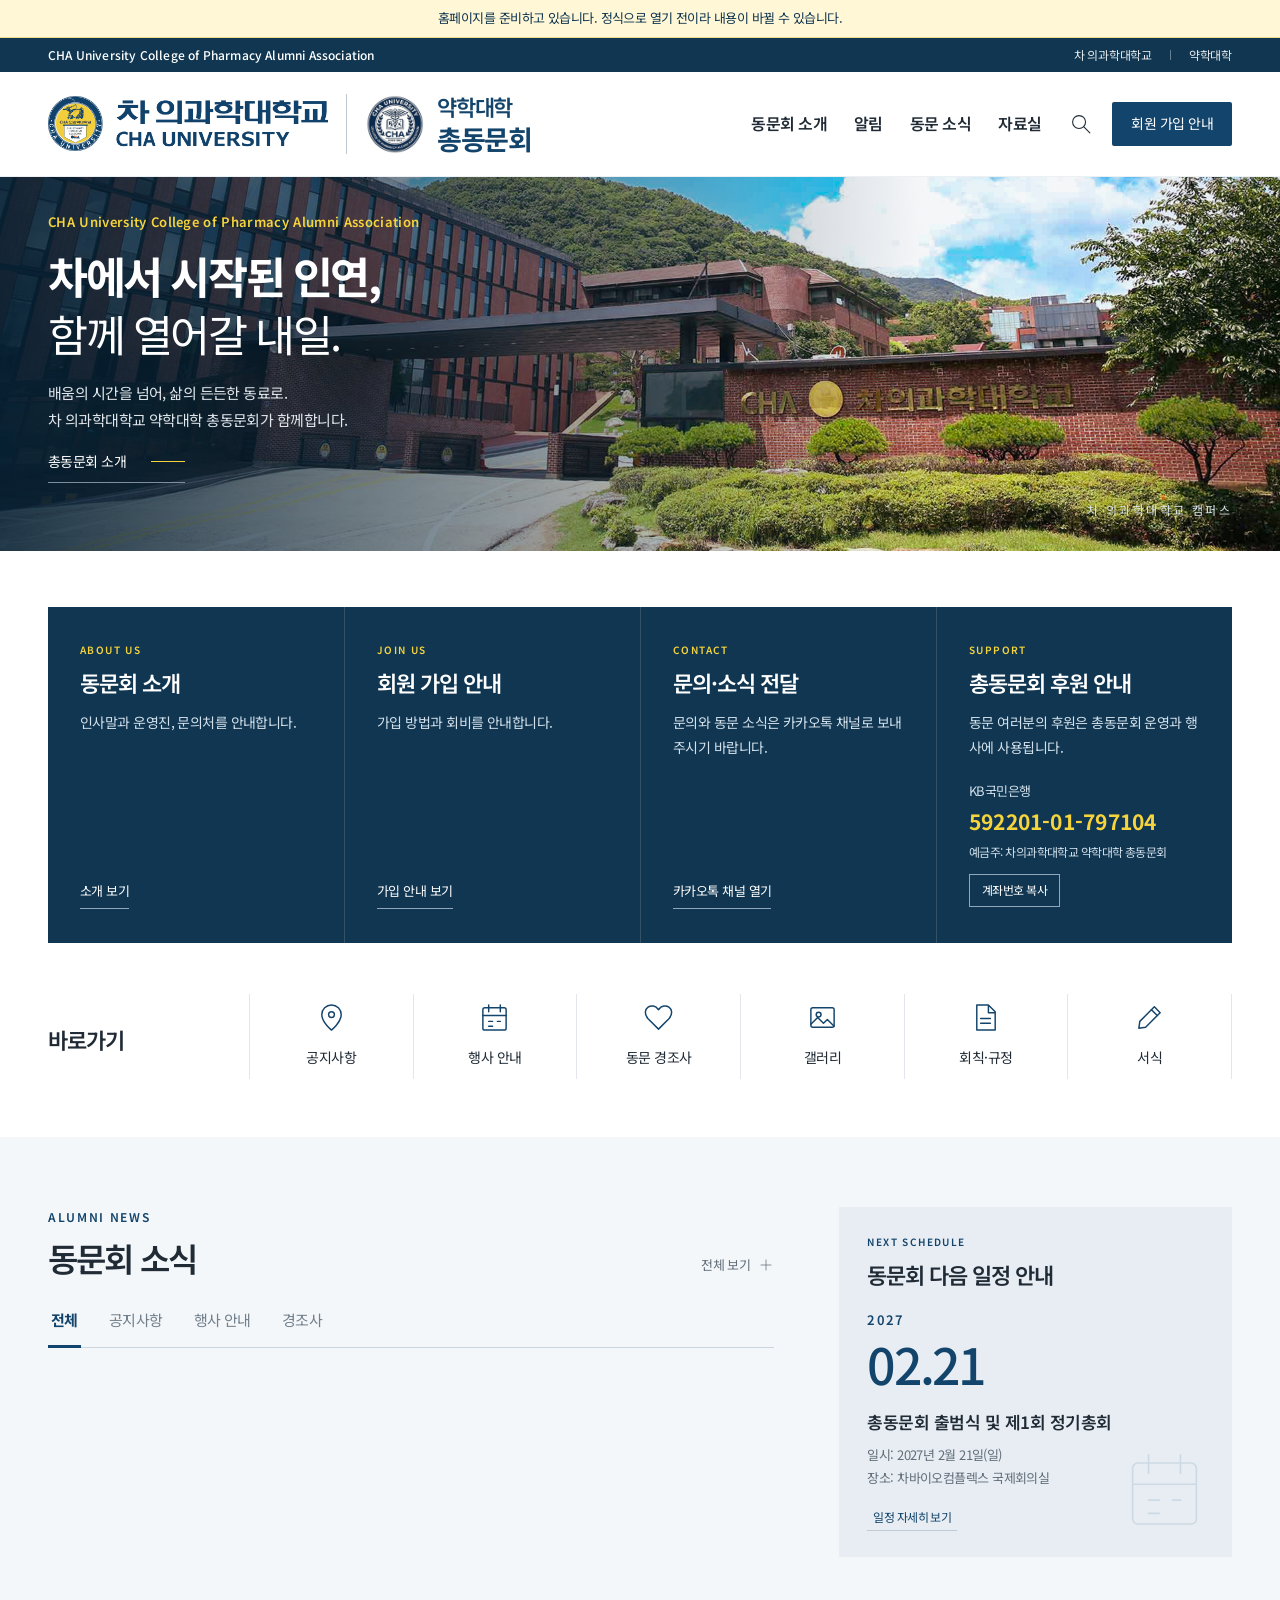
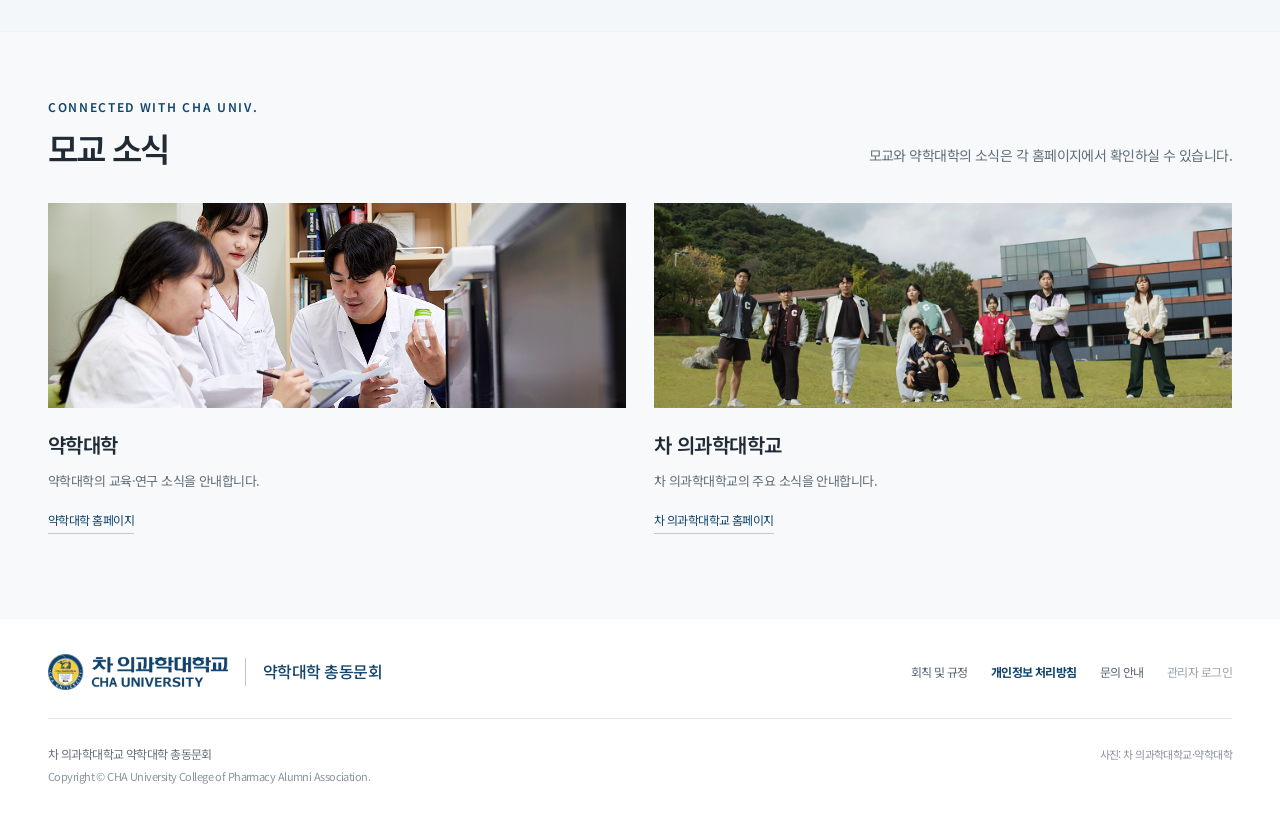
==== commit cc0144b1: "첫 화면: 후원 안내를 안내 띠 넷째 칸으로 합치고 띠를 바로가기 위로 옮김, 휴대폰에서는 2칸씩 두 줄 Co-Authored-By: Claude Opus 5.5 <noreply@" ====
--- a/index.html
+++ b/index.html
@@ -25,6 +25,12 @@
     <div class="wrap hero-inner"><p class="eyebrow hero-eyebrow official-name">CHA University College of Pharmacy Alumni Association</p><h1 id="hero-title">차에서 시작된 인연,<br><span>함께 열어갈 내일.</span></h1><p class="hero-copy">배움의 시간을 넘어, 삶의 든든한 동료로.<br>차 의과학대학교 약학대학 총동문회가 함께합니다.</p><a href="about.html" class="hero-link">총동문회 소개 <span class="link-line"></span></a></div>
     <div class="hero-bottom wrap"><span></span><span class="photo-credit">차 의과학대학교 캠퍼스</span></div>
   </section>
+  <section class="wrap guide-band" aria-label="총동문회 안내">
+    <a class="guide-cell" href="about.html"><p class="eyebrow">ABOUT US</p><h2>동문회 소개</h2><p>인사말과 운영진, 문의처를 안내합니다.</p><span class="guide-link">소개 보기</span></a>
+    <a class="guide-cell" href="join.html"><p class="eyebrow">JOIN US</p><h2>회원 가입 안내</h2><p>가입 방법과 회비를 안내합니다.</p><span class="guide-link">가입 안내 보기</span></a>
+    <a class="guide-cell" href="https://pf.kakao.com/_VxmwBX" target="_blank" rel="noopener"><p class="eyebrow">CONTACT</p><h2>문의·소식 전달</h2><p>문의와 동문 소식은 카카오톡 채널로 보내 주시기 바랍니다.</p><span class="guide-link">카카오톡 채널 열기</span></a>
+    <div class="guide-cell guide-cell--donate"><p class="eyebrow">SUPPORT</p><h2>총동문회 후원 안내</h2><p>동문 여러분의 후원은 총동문회 운영과 행사에 사용됩니다.</p><div class="account"><span class="account-bank">KB국민은행</span><strong class="account-number">592201-01-797104</strong><small>예금주: 차의과학대학교 약학대학 총동문회</small><button class="copy-button" data-copy="592201-01-797104">계좌번호 복사</button><span class="copy-done" role="status" aria-live="polite"></span></div></div>
+  </section>
   <section class="wrap quick-section" aria-label="바로가기"><div class="quick-heading"><h2>바로가기</h2></div><div class="quick-links">
     <button data-go="board.html?g=notice&amp;b=notice"><svg><use href="#i-pin"/></svg><span>공지사항</span></button>
     <button data-go="board.html?g=notice&amp;b=event"><svg><use href="#i-calendar"/></svg><span>행사 안내</span></button>
@@ -35,12 +41,6 @@
   </div></section>
   <section class="news-section" id="news"><div class="wrap news-layout"><div class="news-board"><div class="section-title"><div><p class="eyebrow">ALUMNI NEWS</p><h2>동문회 소식</h2></div><a class="text-button" id="all-notices" href="board.html?g=notice">전체 보기 <svg><use href="#i-plus"/></svg></a></div><div class="news-tabs" role="tablist" aria-label="소식 분류"><button role="tab" id="tab-all" aria-controls="notice-list" aria-selected="true" data-filter="all">전체</button><button role="tab" id="tab-notice" aria-controls="notice-list" aria-selected="false" data-filter="notice">공지사항</button><button role="tab" id="tab-event" aria-controls="notice-list" aria-selected="false" data-filter="event">행사 안내</button><button role="tab" id="tab-family" aria-controls="notice-list" aria-selected="false" data-filter="family">경조사</button></div><div class="notice-list" id="notice-list" role="tabpanel" aria-labelledby="tab-all"></div></div>
   <aside class="next-story next-panel" aria-labelledby="next-title"><p class="eyebrow">NEXT SCHEDULE</p><h2 id="next-title">동문회 다음 일정 안내</h2><div class="next-date">2027<span>02.21</span></div><h3>총동문회 출범식 및 제1회 정기총회</h3><p>일시: 2027년 2월 21일(일)<br>장소: 차바이오컴플렉스 국제회의실</p><button class="story-link" data-dialog="event">일정 자세히 보기</button><svg class="next-icon" aria-hidden="true"><use href="#i-calendar"/></svg></aside></div></section>
-  <section class="wrap guide-band" aria-label="총동문회 안내">
-    <a class="guide-cell" href="about.html"><p class="eyebrow">ABOUT US</p><h2>동문회 소개</h2><p>인사말과 운영진, 문의처를 안내합니다.</p><span class="guide-link">소개 보기</span></a>
-    <a class="guide-cell" href="join.html"><p class="eyebrow">JOIN US</p><h2>회원 가입 안내</h2><p>가입 방법과 회비를 안내합니다.</p><span class="guide-link">가입 안내 보기</span></a>
-    <a class="guide-cell" href="https://pf.kakao.com/_VxmwBX" target="_blank" rel="noopener"><p class="eyebrow">CONTACT</p><h2>문의·소식 전달</h2><p>문의와 동문 소식은 카카오톡 채널로 보내 주시기 바랍니다.</p><span class="guide-link">카카오톡 채널 열기</span></a>
-  </section>
-  <section class="wrap donate-band" aria-labelledby="donate-title"><div><p class="eyebrow">SUPPORT</p><h2 id="donate-title">총동문회 후원 안내</h2><p>동문 여러분의 후원은 총동문회 운영과 행사에 사용됩니다.</p></div><div class="account"><span class="account-bank">KB국민은행</span><strong class="account-number">592201-01-797104</strong><button class="copy-button" data-copy="592201-01-797104">계좌번호 복사</button><small>예금주: 차의과학대학교 약학대학 총동문회</small><span class="copy-done" role="status" aria-live="polite"></span></div></section>
   <section class="community-section"><div class="wrap"><div class="section-title"><div><p class="eyebrow">CONNECTED WITH CHA UNIV.</p><h2>모교 소식</h2></div><p class="section-description">모교와 약학대학의 소식은 각 홈페이지에서 확인하실 수 있습니다.</p></div><div class="story-grid story-grid--two"><a class="story-card" href="https://pharmacy.cha.ac.kr/" target="_blank" rel="noopener"><div class="story-image"><img src="assets/research.jpg" alt="차 의과학대학교 약학대학 연구실" loading="lazy"></div><h3>약학대학</h3><p>약학대학의 교육·연구 소식을 안내합니다.</p><span class="story-link">약학대학 홈페이지</span></a><a class="story-card" href="https://www.cha.ac.kr/" target="_blank" rel="noopener"><div class="story-image campus-story"><img src="assets/campus.png" alt="차 의과학대학교 캠퍼스 풍경" loading="lazy"></div><h3>차 의과학대학교</h3><p>차 의과학대학교의 주요 소식을 안내합니다.</p><span class="story-link">차 의과학대학교 홈페이지</span></a></div></div></section>
 </main>
 <div id="site-footer"></div>
--- a/board.css
+++ b/board.css
@@ -147,14 +147,14 @@
 }
 .about-copy a.underlined-link{display:inline-block}
 
-/* 첫 화면 개편 (2026-11-25): 다음 일정 · 세 칸 안내 띠 · 후원 안내 · 모교 소식 두 칸 */
+/* 첫 화면 개편 (2026-11-25): 다음 일정 · 네 칸 안내 띠(소개 · 가입 · 문의 · 후원, 바로가기 위) · 모교 소식 두 칸 */
 .next-panel{display:flex;flex-direction:column;align-items:flex-start}
 .next-panel h2{font-size:22px;font-weight:600;letter-spacing:-.045em;margin-top:6px}
 .next-panel .next-date{margin-top:16px}
 .next-panel h3{font-size:17px;font-weight:600;margin-top:12px;letter-spacing:-.03em}
 .next-panel p:not(.eyebrow){font-size:13px;color:var(--muted);line-height:1.8;margin-top:6px}
 .next-panel .story-link{margin-top:16px;position:relative}
-.guide-band{display:grid;grid-template-columns:repeat(3,minmax(0,1fr));background:var(--deep);color:#fff;margin-top:72px;margin-bottom:56px}
+.guide-band{display:grid;grid-template-columns:repeat(4,minmax(0,1fr));background:var(--deep);color:#fff;margin-top:56px}
 .guide-cell{display:flex;flex-direction:column;align-items:flex-start;padding:34px 32px;border-left:1px solid #ffffff24;transition:background .2s}
 .guide-cell:first-child{border-left:0}
 .guide-cell:hover{background:#ffffff0f}
@@ -162,9 +162,6 @@
 .guide-cell h2{font-size:22px;font-weight:600;letter-spacing:-.045em;margin-top:6px}
 .guide-cell p:not(.eyebrow){font-size:14px;color:#d3e1ec;line-height:1.8;margin:8px 0 20px}
 .guide-link{margin-top:auto;font-size:13px;border-bottom:1px solid #91a8ba;padding-bottom:5px}
-.donate-band{display:grid;grid-template-columns:minmax(0,1fr) auto;gap:30px;align-items:center;border-top:1px solid var(--line);border-bottom:1px solid var(--line);padding-block:34px;margin-bottom:72px}
-.donate-band h2{font-size:24px;font-weight:600;letter-spacing:-.05em;margin-top:6px}
-.donate-band p:not(.eyebrow){font-size:14px;color:var(--muted);margin-top:6px}
 .account{display:grid;gap:2px;background:var(--wash);border:1px solid var(--line);padding:18px 24px;min-width:340px}
 .account-bank{font-size:13px;color:var(--muted)}
 .account-number{font-size:23px;font-weight:700;color:var(--navy);letter-spacing:.01em}
@@ -172,20 +169,34 @@
 .copy-button{justify-self:start;border:1px solid var(--navy);color:var(--navy);font-size:12px;padding:5px 12px;margin:6px 0 4px;background:#fff}
 .copy-button:hover{background:var(--navy);color:#fff}
 .copy-done{font-size:12px;color:var(--navy);min-height:0}
+.guide-cell--donate .account{background:none;border:0;padding:0;min-width:0;margin-top:auto}
+.guide-cell--donate .account-bank,.guide-cell--donate .account small{color:#d3e1ec}
+.guide-cell--donate .account-number{color:var(--gold);font-size:21px}
+.guide-cell--donate .copy-button{background:none;border-color:#91a8ba;color:#fff;margin:10px 0 0}
+.guide-cell--donate .copy-button:hover{background:#fff;color:var(--deep)}
+.guide-cell--donate .copy-done{color:var(--gold)}
+@media(max-width:1180px){.guide-band{grid-template-columns:repeat(2,minmax(0,1fr))}.guide-cell:nth-child(3){border-left:0}.guide-cell:nth-child(n+3){border-top:1px solid #ffffff24}}
 .story-grid--two{grid-template-columns:repeat(2,minmax(0,1fr))}
 .about-page a[target=_blank]{color:var(--navy);text-decoration:underline}
 @media(max-width:860px){
- .guide-band{grid-template-columns:1fr;margin-top:50px}
- .guide-cell{border-left:0;border-top:1px solid #ffffff24;padding:26px 24px}
- .guide-cell:first-child{border-top:0}
- .donate-band{grid-template-columns:1fr;gap:18px}
+ .guide-band{margin-top:40px}
+ .guide-cell{padding:26px 24px}
  .account{min-width:0}
 }
 @media(max-width:600px){
  .story-grid--two{grid-template-columns:1fr}
- .guide-cell h2,.next-panel h2{font-size:20px}
- .donate-band h2{font-size:21px}
+ .next-panel h2{font-size:20px}
  .account-number{font-size:20px}
+ .guide-band{margin-top:28px}
+ .guide-cell{padding:20px 14px}
+ .guide-cell:nth-child(even){border-left:1px solid #ffffff24}
+ .guide-cell h2{font-size:16px;margin-top:4px}
+ .guide-cell p:not(.eyebrow){display:none}
+ .guide-link{margin-top:14px;font-size:12px}
+ .guide-cell--donate .account{margin-top:8px}
+ .guide-cell--donate .account-bank,.guide-cell--donate .account small{font-size:11px}
+ .guide-cell--donate .account-number{font-size:clamp(12px,3.7vw,15px);letter-spacing:-.01em;white-space:nowrap}
+ .guide-cell--donate .copy-button{font-size:11px;padding:4px 8px;margin-top:8px}
 }
 
 /* 회칙 · 규정 (rules.html) */
@@ -217,3 +228,18 @@
 .fee-table td{color:var(--ink);font-weight:600}
 .fee-table small{display:block;font-weight:400;font-size:13px;color:#6b7680}
 .about-page section a[href^="rules.html"]{color:var(--navy);text-decoration:underline}
+/* 첨부파일 */
+.file-list{list-style:none;margin:0;padding:0;display:grid;gap:6px}
+.file-list:empty{display:none}
+.file-list li{display:flex;align-items:center;gap:10px;padding:9px 12px;background:#f4f7fa;font-size:14px}
+.file-list li span{flex:1;min-width:0;overflow-wrap:anywhere}
+.file-list li small{color:#8b949d;white-space:nowrap}
+.file-list li button{width:26px;height:26px;border-radius:50%;background:#000a;color:#fff;font-size:17px;line-height:1;flex:none}
+.post-files{margin-top:34px;border-top:2px solid var(--navy);padding-top:16px}
+.post-files h2{font-size:15px;font-weight:700;color:var(--navy);margin-bottom:8px}
+.post-files ul{list-style:none;margin:0;padding:0}
+.post-files li{display:flex;align-items:center;gap:12px;padding:11px 0;border-bottom:1px solid var(--line);font-size:15px}
+.post-files a{display:flex;align-items:center;gap:8px;flex:1;min-width:0;color:var(--navy)}
+.post-files a span{text-decoration:underline;overflow-wrap:anywhere}
+.post-files a svg{width:18px;height:18px;flex:none}
+.post-files small{color:#8b949d;white-space:nowrap;font-size:12px}
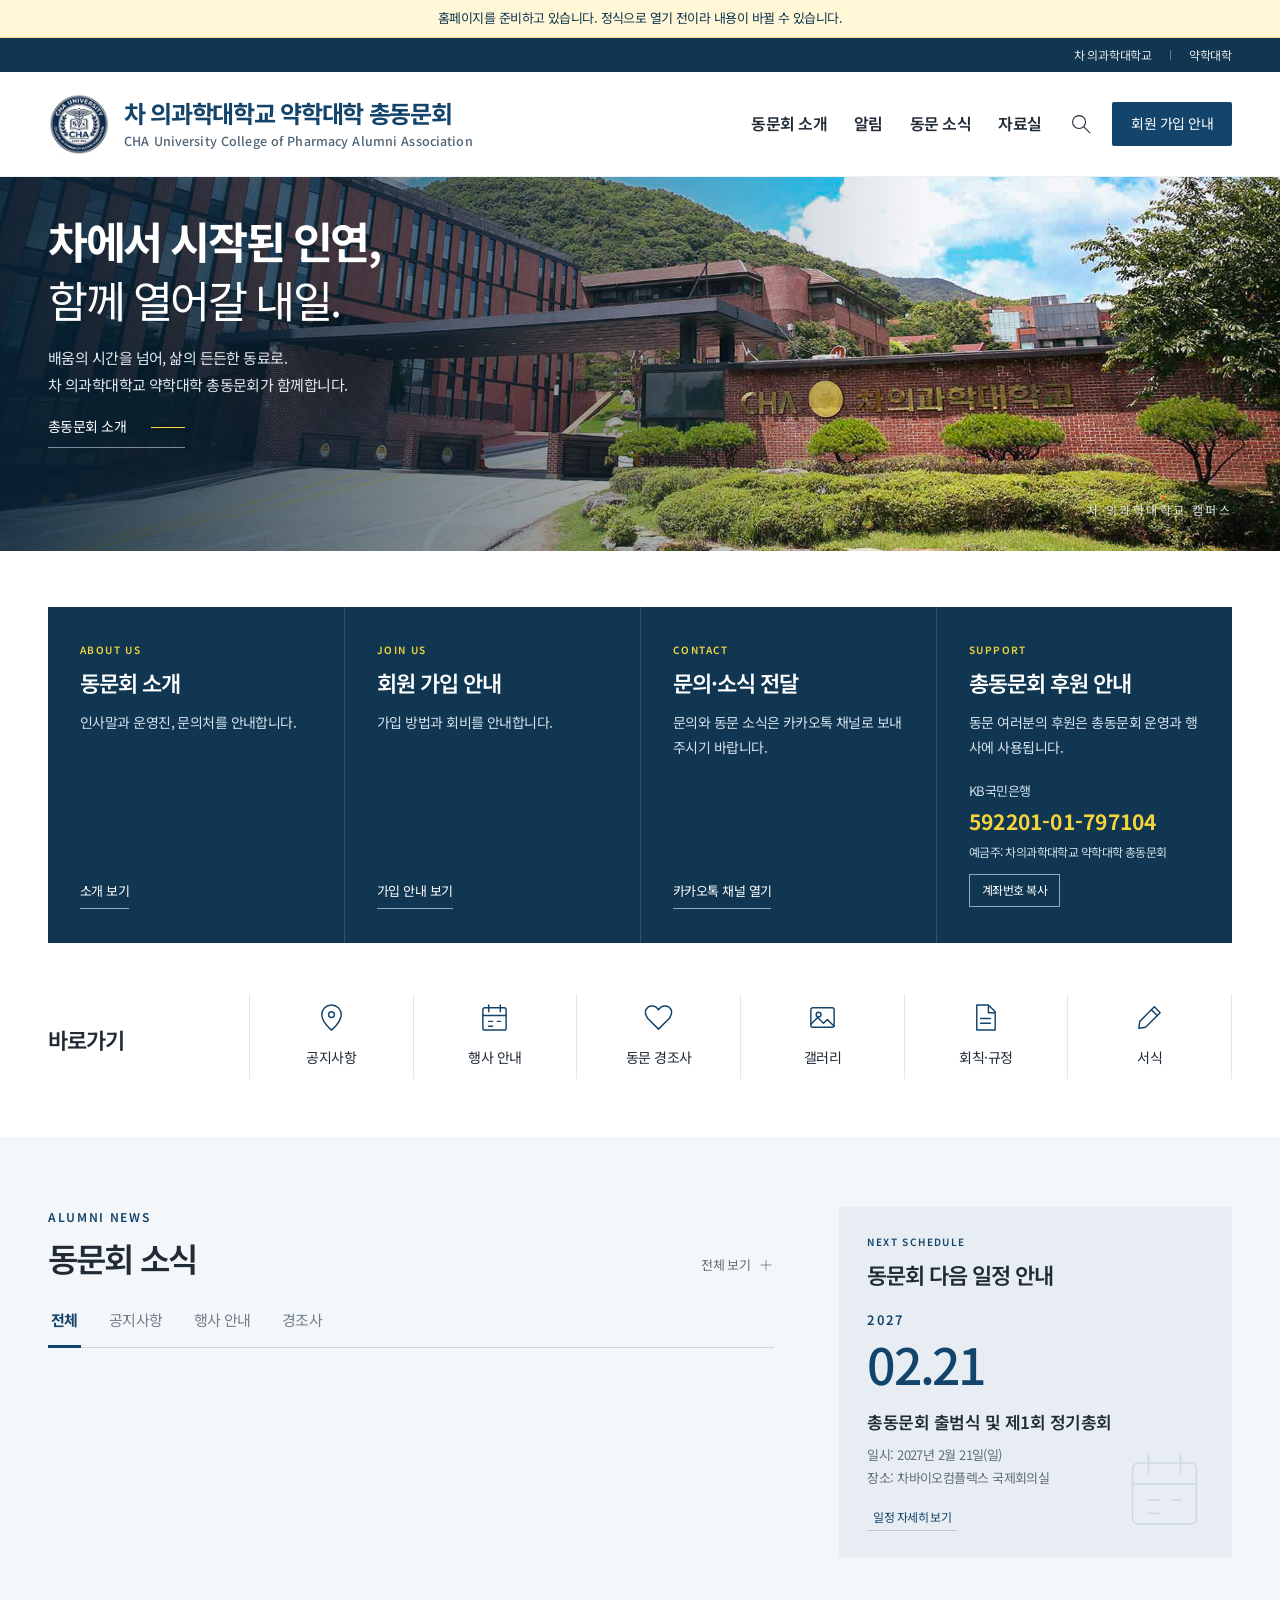
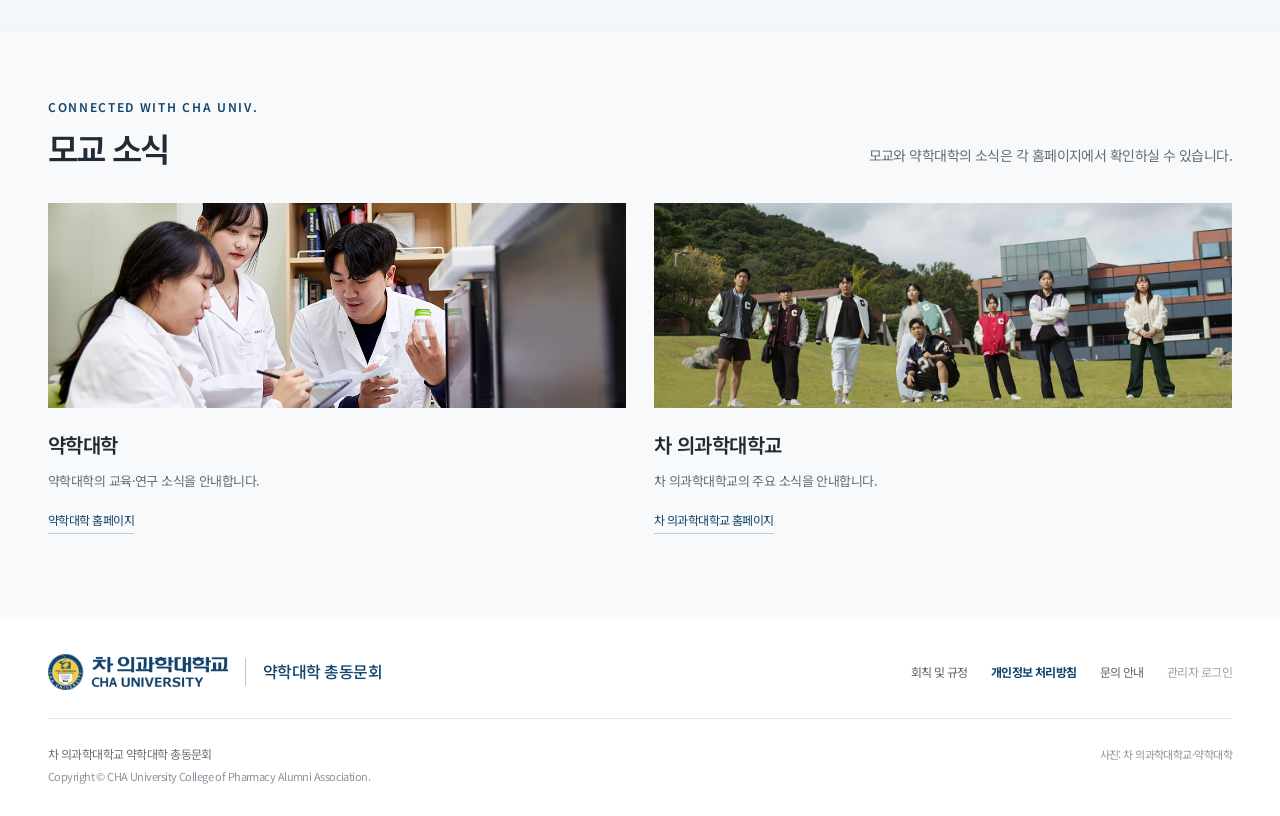
==== commit 25a1e624: "머리글: 학교 로고 대신 동문회 엠블럼과 국문·영문 이름 두 줄, 위 남색 띠는 학교 바로가기만, 첫 화면 사진 위 영문 삭제 - 학교 로고와 이름은 꼬리말에만 둔다. - PC에서" ====
--- a/index.html
+++ b/index.html
@@ -22,7 +22,7 @@
       <image href="assets/campus-entrance.jpg" width="1920" height="800"/>
     </svg>
     <div class="hero-shade"></div>
-    <div class="wrap hero-inner"><p class="eyebrow hero-eyebrow official-name">CHA University College of Pharmacy Alumni Association</p><h1 id="hero-title">차에서 시작된 인연,<br><span>함께 열어갈 내일.</span></h1><p class="hero-copy">배움의 시간을 넘어, 삶의 든든한 동료로.<br>차 의과학대학교 약학대학 총동문회가 함께합니다.</p><a href="about.html" class="hero-link">총동문회 소개 <span class="link-line"></span></a></div>
+    <div class="wrap hero-inner"><h1 id="hero-title">차에서 시작된 인연,<br><span>함께 열어갈 내일.</span></h1><p class="hero-copy">배움의 시간을 넘어, 삶의 든든한 동료로.<br>차 의과학대학교 약학대학 총동문회가 함께합니다.</p><a href="about.html" class="hero-link">총동문회 소개 <span class="link-line"></span></a></div>
     <div class="hero-bottom wrap"><span></span><span class="photo-credit">차 의과학대학교 캠퍼스</span></div>
   </section>
   <section class="wrap guide-band" aria-label="총동문회 안내">
--- a/style.css
+++ b/style.css
@@ -1,96 +1,84 @@
-:root{--navy:#13446b;--deep:#103651;--gold:#f6d43b;--ink:#202b36;--muted:#626e79;--line:#e3e7eb;--wash:#f4f7fa;--font:'Noto Sans KR','맑은 고딕',sans-serif}*{box-sizing:border-box}html{scroll-behavior:smooth;scroll-padding-top:108px}body{margin:0;color:var(--ink);font-family:var(--font);font-size:16px;line-height:1.7;letter-spacing:-.035em}button,input{font:inherit;letter-spacing:inherit}button,a{-webkit-tap-highlight-color:transparent}button{cursor:pointer}a{color:inherit;text-decoration:none}button{color:inherit}button:focus-visible,a:focus-visible,input:focus-visible{outline:3px solid #be9500;outline-offset:5px}button{border:0;background:none}img{display:block;max-width:100%}h1,h2,h3,p{margin:0}svg{width:28px;height:28px;fill:none;stroke:currentColor;stroke-width:1.5;stroke-linecap:round;stroke-linejoin:round}.icon-library{position:absolute;width:0;height:0;overflow:hidden}.wrap{width:min(1240px,calc(100% - 96px));margin-inline:auto}.skip-link{position:fixed;top:-90px;left:16px;z-index:100;background:#fff;padding:15px}.skip-link:focus{top:10px}.utility{background:var(--deep);color:#fff;font-size:12px;letter-spacing:.06em}.utility-inner{height:34px;display:flex;justify-content:space-between;align-items:center}.utility-mark{margin-left:10px;color:var(--gold)}.utility-inner>div{display:flex;align-items:center;gap:18px;font-size:12px;letter-spacing:-.02em;opacity:.9}.utility i{width:1px;height:10px;background:#71879a}.header{background:#fff;position:sticky;top:0;z-index:20;border-bottom:1px solid #edf0f3}.header-inner{height:104px;display:flex;align-items:center;justify-content:space-between;gap:24px}.brand{display:flex;align-items:center;gap:18px;flex:none}.brand>img{width:208px;height:auto}.brand-label{border-left:1px solid #bfc9d2;padding-left:18px;line-height:1.35;color:var(--navy);white-space:nowrap}.brand-label small{font-size:13px;display:block;font-weight:500;margin-bottom:3px}.brand-label strong{font-size:22px;font-weight:700;letter-spacing:-.06em}.desktop-nav{display:flex;align-items:center;gap:27px;margin-left:auto;white-space:nowrap}.desktop-nav>a,.desktop-nav>button{font-size:16px;font-weight:600;padding:30px 0;position:relative}.desktop-nav>a:after,.desktop-nav>button:after{content:'';position:absolute;bottom:19px;left:0;right:0;height:2px;background:var(--navy);transform:scaleX(0);transition:transform .2s}.desktop-nav>a:hover:after,.desktop-nav>button:hover:after{transform:scaleX(1)}.header-actions{display:flex;align-items:center;gap:16px}.search-button{padding:4px;display:flex}.search-button svg{width:23px;height:23px}.member-button{background:var(--navy);color:#fff;padding:10px 19px;border-radius:2px;font-size:14px;white-space:nowrap}.menu-toggle{display:none}.mobile-nav{display:none}.hero{height:570px;position:relative;background:var(--deep);color:white;overflow:hidden}.hero-photo{width:100%;height:100%;object-fit:cover;object-position:center 51%;position:absolute}.hero-shade{position:absolute;inset:0;background:linear-gradient(90deg,rgba(5,32,52,.88) 0%,rgba(5,32,52,.65) 38%,rgba(5,32,52,.16) 75%),linear-gradient(0deg,rgba(5,32,52,.28),transparent 45%)}.hero-inner{position:relative;padding-top:88px}.eyebrow{font-size:12px;letter-spacing:.14em;font-weight:600;color:var(--navy)}.hero-eyebrow{color:var(--gold);margin-bottom:22px;letter-spacing:.16em}.hero h1{font-size:54px;letter-spacing:-.055em;font-weight:700;line-height:1.4}.hero h1 span{font-weight:400}.hero-copy{font-size:17px;line-height:1.9;margin-top:22px;color:#e1e7ec;font-weight:400}.hero-link{display:inline-flex;align-items:center;gap:25px;border-bottom:1px solid #7b8f9f;margin-top:28px;padding:0 0 10px;font-size:14px}.link-line{height:1px;background:var(--gold);width:34px;transition:width .25s}.hero-link:hover .link-line{width:50px}.hero-bottom{position:absolute;bottom:43px;left:0;right:0;display:flex;justify-content:space-between;color:#d8e2e9;font-size:12px;letter-spacing:.01em}.photo-credit{letter-spacing:.2em}.event-ribbon{position:relative;z-index:2;margin-top:-24px;display:flex;align-items:center;gap:32px;background:white;box-shadow:0 12px 35px #173a5210;border:1px solid #e5e9ee;min-height:151px;padding:25px 37px}.event-date{padding-right:31px;border-right:1px solid var(--line);text-align:center;flex:none;color:var(--navy);line-height:1.25}.event-date>span{font-size:12px;letter-spacing:.13em;font-weight:600}.event-date strong{font-size:38px;font-weight:700;display:block;margin:3px 0 1px;letter-spacing:-.055em}.event-date small{font-size:10px;letter-spacing:.17em}.ribbon-copy .tag{font-size:12px;color:#536678;font-weight:500;display:inline-block;margin-bottom:5px;padding-left:12px;position:relative}.tag:before{content:'';height:5px;width:5px;background:#b99a1a;position:absolute;left:0;top:8px;border-radius:50%}.ribbon-copy h2{font-size:23px;font-weight:700;line-height:1.5;letter-spacing:-.055em}.ribbon-copy h2 span{font-weight:400}.ribbon-copy p{display:flex;align-items:center;gap:5px;font-size:14px;color:var(--muted);margin-top:6px}.ribbon-copy p svg{width:17px;height:17px;stroke-width:1.4}.outline-button{border:1px solid #a8b6c2;font-size:14px;padding:13px 22px;margin-left:auto;white-space:nowrap;transition:.2s}.outline-button:hover{border-color:var(--navy);background:var(--navy);color:#fff}.quick-section{display:flex;align-items:center;padding-block:51px 58px;gap:35px}.quick-heading{flex:0 0 166px}.quick-heading>span{font-size:10px;font-weight:600;letter-spacing:.12em;color:#7c8996}.quick-heading h2{font-size:22px;line-height:1.5;font-weight:600;margin-top:6px;letter-spacing:-.045em}.quick-links{display:grid;grid-template-columns:repeat(6,1fr);width:100%;border-left:1px solid var(--line)}.quick-links button{display:flex;flex-direction:column;align-items:center;justify-content:center;gap:13px;min-height:85px;border-right:1px solid var(--line);font-size:14px}.quick-links svg{width:31px;height:31px;stroke:var(--navy);transition:transform .2s}.quick-links button:hover svg{transform:translateY(-4px)}.quick-links button:hover{color:var(--navy)}.news-section{background:var(--wash);padding:70px 0 74px;scroll-margin-top:20px}.news-layout{display:grid;grid-template-columns:minmax(0,1.85fr) minmax(280px,1fr);gap:65px}.section-title{display:flex;align-items:flex-end;justify-content:space-between;gap:20px}.section-title .eyebrow{margin-bottom:8px}.section-title h2{font-size:33px;font-weight:600;line-height:1.4;letter-spacing:-.055em}.text-button{display:flex;align-items:center;gap:8px;font-size:13px;color:var(--muted);padding-bottom:5px;white-space:nowrap}.text-button svg{width:16px;height:16px}.news-tabs{display:flex;gap:25px;margin-top:26px;border-bottom:1px solid #ccd5de}.news-tabs button{position:relative;padding:0 3px 14px;font-size:15px;color:#71808c}.news-tabs button[aria-selected=true]{color:var(--navy);font-weight:700}.news-tabs button[aria-selected=true]:after{content:'';height:3px;position:absolute;background:var(--navy);bottom:-1px;left:0;right:0}.notice-row{display:flex;align-items:center;width:100%;text-align:left;padding:20px 0;border-bottom:1px solid #dce2e8;gap:16px;transition:padding .2s}.notice-row:hover{padding-left:7px}.notice-type{font-size:12px;font-weight:500;white-space:nowrap;color:var(--navy);width:55px}.notice-title{font-size:16px;flex:1;word-break:keep-all;line-height:1.6}.notice-date{font-size:12px;white-space:nowrap;color:#7d8993}.join-panel{background:var(--navy);color:white;position:relative;overflow:hidden;padding:31px 32px;min-height:345px;display:flex;flex-direction:column;justify-content:center}.join-panel>.eyebrow{font-size:10px;color:var(--gold);position:relative}.join-panel h2{font-size:29px;font-weight:500;line-height:1.5;letter-spacing:-.05em;margin-top:14px;position:relative}.join-panel>p:not(.eyebrow){font-size:14px;line-height:1.8;color:#d3e1ec;margin-top:15px;position:relative}.join-panel>button{border-bottom:1px solid #91a8ba;align-self:flex-start;padding:0 0 6px;margin-top:23px;color:#fff;font-size:14px;position:relative}.join-seal{position:absolute;width:180px;right:-43px;bottom:-35px;opacity:.1}.join-seal img{width:100%;height:auto}.about-section{padding-block:95px;display:grid;grid-template-columns:1.05fr 1fr;gap:83px;align-items:center}.about-photo{position:relative;height:365px;overflow:hidden;background:#d5e0e8}.about-photo>img{width:100%;height:100%;object-fit:cover;object-position:46% center}.about-photo:after{content:'';position:absolute;inset:55% 0 0;background:linear-gradient(0deg,#092f4d8c,transparent)}.about-photo>span{position:absolute;z-index:1;left:27px;bottom:25px;color:#fff;font-size:10px;letter-spacing:.17em}.about-copy h2{font-size:33px;line-height:1.55;font-weight:500;letter-spacing:-.055em;margin-top:14px;word-break:keep-all}.about-copy>p:not(.eyebrow){font-size:15px;color:var(--muted);line-height:1.95;margin-top:17px}.about-values{display:flex;gap:37px;margin-top:26px;padding-top:23px;border-top:1px solid var(--line)}.about-values>div{display:flex;flex-direction:column;gap:6px}.about-values strong{font-size:15px;font-weight:600;color:var(--navy)}.about-values span{font-size:12px;color:var(--muted)}.underlined-link{font-size:13px;padding:0 0 6px;border-bottom:1px solid #9caebb;margin-top:25px;color:var(--navy)}.community-section{padding:65px 0 85px;background:#f7f9fb;border-top:1px solid #eef2f5}.section-description{font-size:14px;color:var(--muted);margin-bottom:4px}.story-grid{display:grid;grid-template-columns:repeat(3,minmax(0,1fr));gap:28px;margin-top:31px}.story-card{text-align:left;display:block;min-width:0}.story-image{height:205px;position:relative;overflow:hidden}.story-image>img{width:100%;height:100%;object-fit:cover;transition:transform .4s}.story-card:hover .story-image>img{transform:scale(1.035)}.story-image>span{position:absolute;bottom:0;left:0;background:#fff;padding:5px 14px;font-size:12px;color:var(--navy)}.story-card h3{font-size:20px;font-weight:600;margin-top:20px}.story-card p{font-size:13px;color:var(--muted);margin-top:7px;line-height:1.8}.story-link{display:inline-block;font-size:12px;margin-top:18px;color:var(--navy);border-bottom:1px solid #becbd6;padding-bottom:3px}.next-story{position:relative;overflow:hidden;background:#e7edf3;padding:26px 28px;min-height:342px}.next-story>.eyebrow{font-size:10px}.next-date{font-size:13px;color:var(--navy);font-weight:600;letter-spacing:.1em;margin-top:23px}.next-date>span{display:block;font-size:50px;font-weight:500;letter-spacing:-.055em;line-height:1.3}.next-story h3{margin-top:17px}.next-icon{position:absolute;right:25px;bottom:25px;width:85px;height:85px;stroke:#b4c7d6;stroke-width:.6;opacity:.5}.next-story:hover{background:#e0e8f0}.connection-band{background:var(--navy);color:white;padding:42px 0}.connection-band>.wrap{display:flex;align-items:center;justify-content:space-between;gap:24px}.connection-band .eyebrow{color:#f1d34d;font-size:10px}.connection-band h2{font-size:26px;font-weight:500;margin-top:8px;letter-spacing:-.05em}.connection-band button{background:var(--gold);color:var(--deep);font-size:14px;font-weight:600;padding:15px 26px;white-space:nowrap}footer{padding:35px 0 28px;background:white}.footer-top{display:flex;align-items:center;justify-content:space-between;gap:25px;padding-bottom:28px;border-bottom:1px solid var(--line)}.footer-brand{display:flex;align-items:center;gap:17px}.footer-brand img{width:180px;height:auto}.footer-brand>span{font-size:16px;border-left:1px solid #bbc5ce;padding-left:17px;color:var(--navy);font-weight:500}.footer-links{display:flex;gap:23px}.footer-links button{font-size:12px;color:#586572;padding:5px 0}.footer-links button:nth-child(2){font-weight:700;color:var(--navy)}.footer-bottom{display:flex;justify-content:space-between;padding-top:24px;gap:20px;font-size:12px;color:#66717b;line-height:1.9}.footer-bottom span{font-size:11px;color:#8b949d}.footer-note{text-align:right}dialog{border:none;padding:47px 42px 35px;width:min(640px,calc(100% - 32px));max-height:86dvh;box-shadow:0 30px 100px #08263f50;color:var(--ink);border-radius:4px;overflow:auto}dialog::backdrop{background:#09263fc2;backdrop-filter:blur(3px)}.dialog-close{position:absolute;right:14px;top:6px;font-size:30px;color:#5c6c78;padding:4px 12px}.dialog-kicker{color:var(--navy);font-size:11px;letter-spacing:.13em}.dialog-title{font-size:27px;line-height:1.5;font-weight:600;margin:12px 0 22px;letter-spacing:-.05em;word-break:keep-all}.dialog-body{font-size:15px;line-height:1.9;color:#586572}.dialog-body p+p{margin-top:15px}.dialog-body h3{font-size:17px;margin:26px 0 9px;color:var(--navy)}.dialog-body ul{padding-left:21px}.dialog-meta{display:grid;grid-template-columns:70px 1fr;gap:12px;background:var(--wash);padding:22px;margin:20px 0;color:var(--ink);font-size:14px}.dialog-meta dt{color:#72808b}.dialog-meta dd{margin:0}.dialog-primary{display:inline-block;background:var(--navy);color:#fff;padding:12px 22px;font-size:14px;margin-top:24px}.dialog-caption{font-size:12px;color:#83909a;margin-top:17px}.organization{display:grid;gap:10px;margin-top:20px}.organization>div{background:var(--wash);padding:16px 19px}.organization strong{display:block;color:var(--navy);font-size:15px}.organization span{display:block;font-size:13px;margin-top:5px}.search-input{width:100%;border:1px solid #b7c5d0;padding:13px 15px;font-size:16px;background:#fff;margin-bottom:20px}.search-result{display:block;width:100%;text-align:left;padding:13px 0;border-bottom:1px solid var(--line);font-size:15px}.search-empty{font-size:14px;color:var(--muted);padding:18px 0}.dialog-list-button{display:block;text-align:left;width:100%;padding:16px 0;border-bottom:1px solid var(--line);font-size:15px}.dialog-list-button>small{display:block;font-size:12px;color:var(--muted);margin-top:4px}
-@media(min-width:1600px){.hero{height:610px}.hero-inner{padding-top:105px}.hero h1{font-size:59px}.hero-photo{object-position:center 50%}}
-@media(max-width:1180px){.wrap{width:calc(100% - 64px)}.desktop-nav{gap:20px}.desktop-nav>a,.desktop-nav>button{font-size:14px}.brand>img{width:178px}.brand{gap:13px}.brand-label{padding-left:13px}.brand-label strong{font-size:20px}.brand-label small{font-size:12px}.header-inner{gap:18px;height:92px}.header-actions{gap:12px}.member-button{display:none}.news-layout{gap:35px}.about-section{gap:40px}.quick-heading{flex-basis:145px}.quick-section{gap:20px}.quick-links button{font-size:12px}.hero h1{font-size:49px}.ribbon-copy h2{font-size:21px}.event-ribbon{gap:25px;padding:25px}.story-card p{font-size:12px}.about-copy h2{font-size:29px}.footer-brand>span{font-size:14px}.footer-links{gap:15px}}
-@media(max-width:860px){.desktop-nav{display:none}.member-button{display:block}.menu-toggle{display:flex;flex-direction:column;gap:6px;width:30px;padding:6px 2px}.menu-toggle span{width:24px;height:1.5px;background:var(--navy)}.mobile-nav:not([hidden]){display:grid;grid-template-columns:repeat(3,1fr);gap:0;padding:10px 25px 19px;border-top:1px solid var(--line)}.mobile-nav a,.mobile-nav button{text-align:center;padding:12px 0;font-size:14px}.hero{height:530px}.hero-inner{padding-top:85px}.hero h1{font-size:44px}.hero-photo{object-position:61% center}.hero-shade{background:linear-gradient(90deg,#062b47df,#062b47aa 50%,#062b4733)}.event-ribbon{flex-wrap:wrap;gap:20px}.ribbon-copy{flex:1}.ribbon-copy h2 span{display:block}.event-ribbon>.outline-button{position:absolute;right:24px;bottom:27px;padding:10px 14px;font-size:12px}.ribbon-copy p{font-size:12px}.event-date{padding-right:22px}.quick-section{align-items:flex-start;gap:20px;padding-top:38px}.quick-heading{flex-basis:125px}.quick-heading h2{font-size:20px}.quick-heading>span{font-size:9px}.quick-links{grid-template-columns:repeat(3,1fr);row-gap:25px}.quick-links button{border-right:0}.news-layout{grid-template-columns:1fr}.join-panel{min-height:235px;padding:30px}.join-panel h2{font-size:27px}.join-panel h2 br{display:none}.join-panel>p:not(.eyebrow) br{display:none}.join-seal{width:230px;right:15px;bottom:-50px}.about-section{gap:30px;padding-block:65px}.about-photo{height:340px}.about-copy h2{font-size:25px}.about-copy>p:not(.eyebrow){font-size:14px}.about-values{display:grid;gap:15px;margin-top:20px;padding-top:17px}.section-description{display:none}.story-grid{gap:18px}.story-image{height:160px}.story-card h3{font-size:17px}.next-story{padding:24px 20px}.next-date>span{font-size:40px}.footer-top{align-items:flex-start;flex-direction:column;gap:25px}.connection-band h2{font-size:23px}}
-@media(max-width:600px){html{scroll-padding-top:80px}.wrap{width:calc(100% - 40px)}.utility-inner{height:29px}.utility-inner>span{font-size:10px}.utility-inner>div{gap:12px;font-size:10px}.utility-inner>div i,.utility-inner>div a:first-child{display:none}.utility-mark{margin-left:6px}.header-inner{height:80px;gap:12px}.brand{gap:10px}.brand>img{width:146px}.brand-label{padding-left:10px}.brand-label small{font-size:10px;margin-bottom:2px}.brand-label strong{font-size:17px}.header-actions{gap:12px}.member-button{display:none}.search-button svg{width:20px;height:20px}.hero{height:505px}.hero-inner{padding-top:63px}.hero-eyebrow{font-size:9px;margin-bottom:20px;letter-spacing:.1em}.hero h1{font-size:34px;line-height:1.45;letter-spacing:-.055em}.hero-copy{font-size:14px;line-height:1.9;margin-top:23px}.hero-link{font-size:12px;margin-top:27px}.hero-bottom{bottom:44px;font-size:10px}.hero-bottom .photo-credit{display:none}.hero-photo{object-position:60% center}.hero-shade{background:linear-gradient(90deg,#082e49e8,#082e49a6 65%,#082e4966)}.event-ribbon{padding:22px 18px;margin-top:-20px;gap:17px;align-items:flex-start;min-height:169px}.event-date{padding-right:17px;align-self:stretch;display:flex;flex-direction:column;justify-content:center}.event-date>span{font-size:10px}.event-date strong{font-size:31px}.event-date small{font-size:8px}.ribbon-copy .tag{font-size:10px;margin-bottom:8px}.tag:before{top:7px;width:4px;height:4px}.ribbon-copy h2{font-size:17px;line-height:1.5;letter-spacing:-.05em}.ribbon-copy h2 span{font-size:14px;margin-top:2px}.ribbon-copy p{font-size:11px;gap:3px;margin-top:9px}.ribbon-copy p svg{width:13px;flex:none}.event-ribbon>.outline-button{position:static;width:100%;margin-left:96px;padding:7px;margin-top:-4px;font-size:12px}.quick-section{flex-direction:column;padding-block:34px 37px;gap:23px}.quick-heading{flex:initial;display:flex;justify-content:space-between;width:100%;align-items:center}.quick-heading h2{font-size:20px;margin-top:0}.quick-heading h2 br{display:none}.quick-heading>span{font-size:9px;order:2}.quick-links{border-left:0;row-gap:25px}.quick-links button{font-size:12px;gap:11px;min-height:70px}.quick-links svg{width:28px;height:28px}.quick-links button:nth-child(3n+2){border-left:1px solid var(--line);border-right:1px solid var(--line)}.news-section{padding:43px 0}.section-title h2{font-size:27px}.section-title .eyebrow{font-size:10px;margin-bottom:7px}.text-button{font-size:12px}.news-tabs{margin-top:24px;gap:25px}.news-tabs button{font-size:14px;padding-bottom:11px}.notice-row{gap:10px;padding:17px 0}.notice-type{font-size:11px;width:45px;flex:none}.notice-title{font-size:14px}.notice-date{font-size:10px}.news-layout{gap:32px}.join-panel{padding:29px 25px;min-height:245px}.join-panel h2{font-size:25px}.join-panel>p:not(.eyebrow){font-size:13px}.join-panel>button{font-size:13px;margin-top:20px}.about-section{grid-template-columns:1fr;padding-block:50px;gap:29px}.about-photo{height:260px}.about-copy h2{font-size:28px;margin-top:11px}.about-copy>p:not(.eyebrow){font-size:14px}.about-values{display:flex;gap:31px;margin-top:23px}.about-values span{font-size:11px}.underlined-link{margin-top:21px;font-size:12px}.community-section{padding:43px 0 49px}.story-grid{grid-template-columns:1fr;gap:32px;margin-top:25px}.story-image{height:225px}.story-card h3{font-size:20px;margin-top:14px}.story-card p{font-size:13px}.story-link{font-size:12px;margin-top:12px}.next-story{min-height:285px;padding:25px}.next-date{margin-top:13px}.next-date>span{font-size:46px}.next-story h3{margin-top:12px}.next-story .story-link{margin-top:16px}.connection-band{padding:32px 0}.connection-band>.wrap{align-items:flex-start;flex-direction:column;gap:23px}.connection-band h2{font-size:21px;word-break:keep-all;line-height:1.6}.connection-band button{font-size:13px;padding:12px 20px}.connection-band .eyebrow{font-size:9px}.footer-brand img{width:155px}.footer-brand{gap:12px}.footer-brand>span{font-size:12px;padding-left:12px}.footer-links{gap:22px}.footer-links button{font-size:11px}.footer-bottom{flex-direction:column;gap:15px;font-size:11px}.footer-bottom span{font-size:10px}.footer-note{text-align:left}dialog{padding:38px 23px 28px}.dialog-title{font-size:23px}.dialog-body{font-size:14px}.dialog-meta{padding:18px;grid-template-columns:51px 1fr;font-size:13px}.desktop-break{display:none}}
-@media(prefers-reduced-motion:reduce){html{scroll-behavior:auto}*{transition:none!important}}
-/* Frame the original group photo without changing faces or banner lettering. */
-.hero--group{height:auto;min-height:360px;aspect-ratio:7008/2050}
-.hero--group .hero-photo{stroke:none;fill:none}
-.hero--group .hero-inner{padding-top:35px;padding-bottom:70px}
-.hero--group .hero-eyebrow{margin-bottom:14px}
-.hero--group h1{font-size:clamp(37px,3.4vw,54px);line-height:1.35}
-.hero--group .hero-copy{font-size:15px;line-height:1.8;margin-top:15px}
-.hero--group .hero-link{margin-top:17px;padding-bottom:8px}
-.hero--group .hero-bottom{bottom:31px}
-.hero--group .hero-shade{background:linear-gradient(90deg,rgba(5,32,52,.88),rgba(5,32,52,.48) 37%,rgba(5,32,52,.03) 72%)}
-@media(max-width:1100px){
- .hero--group{display:flex;flex-direction:column;aspect-ratio:auto;min-height:0}
- .hero--group .hero-photo{position:relative;order:2;width:100%;height:auto;aspect-ratio:7008/2050;flex:none}
- .hero--group .hero-inner{order:1;padding-top:35px;padding-bottom:32px}
- .hero--group h1{font-size:36px}
- .hero--group .hero-copy{font-size:14px}
- .hero--group .hero-shade,.hero--group .hero-bottom{display:none}
- .hero--group .hero-link{margin-top:20px}
-}
-@media(max-width:600px){
- .hero--group .hero-inner{padding-top:35px;padding-bottom:31px}
- .hero--group h1{font-size:32px}
- .hero--group .hero-eyebrow{margin-bottom:16px}
- .hero--group .hero-copy{font-size:14px;line-height:1.85;margin-top:18px}
-}
-@media(max-width:1100px){.hero--group + .event-ribbon{margin-top:0}}
-/* School mark + school name | alumni mark + alumni name. */
-.brand--dual{gap:0}
-.school-identity,.alumni-identity{display:flex;align-items:center;flex:none}
-.school-identity>img{width:280px;height:auto}
-.brand-divider{height:60px;width:1px;background:#bfc9d2;margin-inline:18px;flex:none}
-.alumni-identity{gap:12px}
-.alumni-identity>.alumni-emblem{width:60px;height:60px;object-fit:contain;flex:none}
-.brand--dual .brand-label{border:0;padding:0;line-height:1.1}
-.brand--dual .brand-label small{font-size:22px;font-weight:600;margin-bottom:6px;letter-spacing:-.055em}
-.brand--dual .brand-label strong{display:block;font-size:27px;font-weight:700;letter-spacing:-.055em}
-@media(max-width:1180px){
- .school-identity>img{width:250px}
- .brand-divider{height:53px;margin-inline:15px}
- .alumni-identity{gap:10px}
- .alumni-identity>.alumni-emblem{width:53px;height:53px}
- .brand--dual .brand-label small{font-size:20px;margin-bottom:5px}
- .brand--dual .brand-label strong{font-size:25px}
-}
-@media(max-width:1050px){
- .desktop-nav{display:none}
- .menu-toggle{display:flex;flex-direction:column;gap:6px;width:30px;padding:6px 2px}
- .menu-toggle span{width:24px;height:1.5px;background:var(--navy)}
- .mobile-nav:not([hidden]){display:grid;grid-template-columns:repeat(3,1fr);padding:10px 25px 19px;border-top:1px solid var(--line)}
- .mobile-nav a,.mobile-nav button{text-align:center;padding:12px 0;font-size:14px}
-}
-@media(max-width:600px){
- .header-inner{height:84px;gap:10px}
- .school-identity>img{width:150px}
- .brand-divider{height:40px;margin-inline:10px}
- .alumni-identity{gap:8px}
- .alumni-identity>.alumni-emblem{width:40px;height:40px}
- .brand--dual .brand-label small{font-size:17px;margin-bottom:4px}
- .brand--dual .brand-label strong{font-size:20px}
- .header-actions .search-button{display:none}
-}
-@media(max-width:380px){
- .school-identity>img{width:134px}
- .brand-divider{height:36px;margin-inline:8px}
- .alumni-identity{gap:7px}
- .alumni-identity>.alumni-emblem{width:36px;height:36px}
- .brand--dual .brand-label small{font-size:14.5px;margin-bottom:4px}
- .brand--dual .brand-label strong{font-size:18px}
-}
-@media(max-width:350px){
- .header-inner{width:calc(100% - 32px);gap:8px}
- .school-identity>img{width:116px}
- .brand-divider{height:32px;margin-inline:6px}
- .alumni-identity{gap:6px}
- .alumni-identity>.alumni-emblem{width:32px;height:32px}
- .brand--dual .brand-label small{font-size:13px;margin-bottom:3px}
- .brand--dual .brand-label strong{font-size:16px}
-}@media(max-width:1050px){.header-actions .member-button{display:none}}
-
-/* Official English association name, as stated in Article 1. */
-.utility-inner{height:auto;min-height:34px;gap:16px;padding-block:6px}
-.utility-inner>.utility-name{min-width:0;font-size:12px;line-height:1.5;letter-spacing:.015em;font-weight:500}
-.utility-inner>div{flex:none}
-.hero--group .hero-eyebrow.official-name{max-width:620px;font-size:13px;line-height:1.6;letter-spacing:.025em}
-.dialog-kicker{line-height:1.65;letter-spacing:.02em;word-break:normal}
-@media(max-width:600px){
- .utility-inner{align-items:center;gap:10px;padding-block:7px}
- .utility-inner>.utility-name{font-size:11px;line-height:1.45;letter-spacing:0}
- .hero--group .hero-eyebrow.official-name{font-size:12px;line-height:1.65;letter-spacing:.015em}
-}
+:root{--navy:#13446b;--deep:#103651;--gold:#f6d43b;--ink:#202b36;--muted:#626e79;--line:#e3e7eb;--wash:#f4f7fa;--font:'Noto Sans KR','맑은 고딕',sans-serif}*{box-sizing:border-box}html{scroll-behavior:smooth;scroll-padding-top:108px}body{margin:0;color:var(--ink);font-family:var(--font);font-size:16px;line-height:1.7;letter-spacing:-.035em}button,input{font:inherit;letter-spacing:inherit}button,a{-webkit-tap-highlight-color:transparent}button{cursor:pointer}a{color:inherit;text-decoration:none}button{color:inherit}button:focus-visible,a:focus-visible,input:focus-visible{outline:3px solid #be9500;outline-offset:5px}button{border:0;background:none}img{display:block;max-width:100%}h1,h2,h3,p{margin:0}svg{width:28px;height:28px;fill:none;stroke:currentColor;stroke-width:1.5;stroke-linecap:round;stroke-linejoin:round}.icon-library{position:absolute;width:0;height:0;overflow:hidden}.wrap{width:min(1240px,calc(100% - 96px));margin-inline:auto}.skip-link{position:fixed;top:-90px;left:16px;z-index:100;background:#fff;padding:15px}.skip-link:focus{top:10px}.utility{background:var(--deep);color:#fff;font-size:12px;letter-spacing:.06em}.utility-inner{height:34px;display:flex;justify-content:space-between;align-items:center}.utility-mark{margin-left:10px;color:var(--gold)}.utility-inner>div{display:flex;align-items:center;gap:18px;font-size:12px;letter-spacing:-.02em;opacity:.9}.utility i{width:1px;height:10px;background:#71879a}.header{background:#fff;position:sticky;top:0;z-index:20;border-bottom:1px solid #edf0f3}.header-inner{height:104px;display:flex;align-items:center;justify-content:space-between;gap:24px}.brand{display:flex;align-items:center;gap:18px;flex:none}.brand>img{width:208px;height:auto}.brand-label{border-left:1px solid #bfc9d2;padding-left:18px;line-height:1.35;color:var(--navy);white-space:nowrap}.brand-label small{font-size:13px;display:block;font-weight:500;margin-bottom:3px}.brand-label strong{font-size:22px;font-weight:700;letter-spacing:-.06em}.desktop-nav{display:flex;align-items:center;gap:27px;margin-left:auto;white-space:nowrap}.desktop-nav>a,.desktop-nav>button{font-size:16px;font-weight:600;padding:30px 0;position:relative}.desktop-nav>a:after,.desktop-nav>button:after{content:'';position:absolute;bottom:19px;left:0;right:0;height:2px;background:var(--navy);transform:scaleX(0);transition:transform .2s}.desktop-nav>a:hover:after,.desktop-nav>button:hover:after{transform:scaleX(1)}.header-actions{display:flex;align-items:center;gap:16px}.search-button{padding:4px;display:flex}.search-button svg{width:23px;height:23px}.member-button{background:var(--navy);color:#fff;padding:10px 19px;border-radius:2px;font-size:14px;white-space:nowrap}.menu-toggle{display:none}.mobile-nav{display:none}.hero{height:570px;position:relative;background:var(--deep);color:white;overflow:hidden}.hero-photo{width:100%;height:100%;object-fit:cover;object-position:center 51%;position:absolute}.hero-shade{position:absolute;inset:0;background:linear-gradient(90deg,rgba(5,32,52,.88) 0%,rgba(5,32,52,.65) 38%,rgba(5,32,52,.16) 75%),linear-gradient(0deg,rgba(5,32,52,.28),transparent 45%)}.hero-inner{position:relative;padding-top:88px}.eyebrow{font-size:12px;letter-spacing:.14em;font-weight:600;color:var(--navy)}.hero-eyebrow{color:var(--gold);margin-bottom:22px;letter-spacing:.16em}.hero h1{font-size:54px;letter-spacing:-.055em;font-weight:700;line-height:1.4}.hero h1 span{font-weight:400}.hero-copy{font-size:17px;line-height:1.9;margin-top:22px;color:#e1e7ec;font-weight:400}.hero-link{display:inline-flex;align-items:center;gap:25px;border-bottom:1px solid #7b8f9f;margin-top:28px;padding:0 0 10px;font-size:14px}.link-line{height:1px;background:var(--gold);width:34px;transition:width .25s}.hero-link:hover .link-line{width:50px}.hero-bottom{position:absolute;bottom:43px;left:0;right:0;display:flex;justify-content:space-between;color:#d8e2e9;font-size:12px;letter-spacing:.01em}.photo-credit{letter-spacing:.2em}.event-ribbon{position:relative;z-index:2;margin-top:-24px;display:flex;align-items:center;gap:32px;background:white;box-shadow:0 12px 35px #173a5210;border:1px solid #e5e9ee;min-height:151px;padding:25px 37px}.event-date{padding-right:31px;border-right:1px solid var(--line);text-align:center;flex:none;color:var(--navy);line-height:1.25}.event-date>span{font-size:12px;letter-spacing:.13em;font-weight:600}.event-date strong{font-size:38px;font-weight:700;display:block;margin:3px 0 1px;letter-spacing:-.055em}.event-date small{font-size:10px;letter-spacing:.17em}.ribbon-copy .tag{font-size:12px;color:#536678;font-weight:500;display:inline-block;margin-bottom:5px;padding-left:12px;position:relative}.tag:before{content:'';height:5px;width:5px;background:#b99a1a;position:absolute;left:0;top:8px;border-radius:50%}.ribbon-copy h2{font-size:23px;font-weight:700;line-height:1.5;letter-spacing:-.055em}.ribbon-copy h2 span{font-weight:400}.ribbon-copy p{display:flex;align-items:center;gap:5px;font-size:14px;color:var(--muted);margin-top:6px}.ribbon-copy p svg{width:17px;height:17px;stroke-width:1.4}.outline-button{border:1px solid #a8b6c2;font-size:14px;padding:13px 22px;margin-left:auto;white-space:nowrap;transition:.2s}.outline-button:hover{border-color:var(--navy);background:var(--navy);color:#fff}.quick-section{display:flex;align-items:center;padding-block:51px 58px;gap:35px}.quick-heading{flex:0 0 166px}.quick-heading>span{font-size:10px;font-weight:600;letter-spacing:.12em;color:#7c8996}.quick-heading h2{font-size:22px;line-height:1.5;font-weight:600;margin-top:6px;letter-spacing:-.045em}.quick-links{display:grid;grid-template-columns:repeat(6,1fr);width:100%;border-left:1px solid var(--line)}.quick-links button{display:flex;flex-direction:column;align-items:center;justify-content:center;gap:13px;min-height:85px;border-right:1px solid var(--line);font-size:14px}.quick-links svg{width:31px;height:31px;stroke:var(--navy);transition:transform .2s}.quick-links button:hover svg{transform:translateY(-4px)}.quick-links button:hover{color:var(--navy)}.news-section{background:var(--wash);padding:70px 0 74px;scroll-margin-top:20px}.news-layout{display:grid;grid-template-columns:minmax(0,1.85fr) minmax(280px,1fr);gap:65px}.section-title{display:flex;align-items:flex-end;justify-content:space-between;gap:20px}.section-title .eyebrow{margin-bottom:8px}.section-title h2{font-size:33px;font-weight:600;line-height:1.4;letter-spacing:-.055em}.text-button{display:flex;align-items:center;gap:8px;font-size:13px;color:var(--muted);padding-bottom:5px;white-space:nowrap}.text-button svg{width:16px;height:16px}.news-tabs{display:flex;gap:25px;margin-top:26px;border-bottom:1px solid #ccd5de}.news-tabs button{position:relative;padding:0 3px 14px;font-size:15px;color:#71808c}.news-tabs button[aria-selected=true]{color:var(--navy);font-weight:700}.news-tabs button[aria-selected=true]:after{content:'';height:3px;position:absolute;background:var(--navy);bottom:-1px;left:0;right:0}.notice-row{display:flex;align-items:center;width:100%;text-align:left;padding:20px 0;border-bottom:1px solid #dce2e8;gap:16px;transition:padding .2s}.notice-row:hover{padding-left:7px}.notice-type{font-size:12px;font-weight:500;white-space:nowrap;color:var(--navy);width:55px}.notice-title{font-size:16px;flex:1;word-break:keep-all;line-height:1.6}.notice-date{font-size:12px;white-space:nowrap;color:#7d8993}.join-panel{background:var(--navy);color:white;position:relative;overflow:hidden;padding:31px 32px;min-height:345px;display:flex;flex-direction:column;justify-content:center}.join-panel>.eyebrow{font-size:10px;color:var(--gold);position:relative}.join-panel h2{font-size:29px;font-weight:500;line-height:1.5;letter-spacing:-.05em;margin-top:14px;position:relative}.join-panel>p:not(.eyebrow){font-size:14px;line-height:1.8;color:#d3e1ec;margin-top:15px;position:relative}.join-panel>button{border-bottom:1px solid #91a8ba;align-self:flex-start;padding:0 0 6px;margin-top:23px;color:#fff;font-size:14px;position:relative}.join-seal{position:absolute;width:180px;right:-43px;bottom:-35px;opacity:.1}.join-seal img{width:100%;height:auto}.about-section{padding-block:95px;display:grid;grid-template-columns:1.05fr 1fr;gap:83px;align-items:center}.about-photo{position:relative;height:365px;overflow:hidden;background:#d5e0e8}.about-photo>img{width:100%;height:100%;object-fit:cover;object-position:46% center}.about-photo:after{content:'';position:absolute;inset:55% 0 0;background:linear-gradient(0deg,#092f4d8c,transparent)}.about-photo>span{position:absolute;z-index:1;left:27px;bottom:25px;color:#fff;font-size:10px;letter-spacing:.17em}.about-copy h2{font-size:33px;line-height:1.55;font-weight:500;letter-spacing:-.055em;margin-top:14px;word-break:keep-all}.about-copy>p:not(.eyebrow){font-size:15px;color:var(--muted);line-height:1.95;margin-top:17px}.about-values{display:flex;gap:37px;margin-top:26px;padding-top:23px;border-top:1px solid var(--line)}.about-values>div{display:flex;flex-direction:column;gap:6px}.about-values strong{font-size:15px;font-weight:600;color:var(--navy)}.about-values span{font-size:12px;color:var(--muted)}.underlined-link{font-size:13px;padding:0 0 6px;border-bottom:1px solid #9caebb;margin-top:25px;color:var(--navy)}.community-section{padding:65px 0 85px;background:#f7f9fb;border-top:1px solid #eef2f5}.section-description{font-size:14px;color:var(--muted);margin-bottom:4px}.story-grid{display:grid;grid-template-columns:repeat(3,minmax(0,1fr));gap:28px;margin-top:31px}.story-card{text-align:left;display:block;min-width:0}.story-image{height:205px;position:relative;overflow:hidden}.story-image>img{width:100%;height:100%;object-fit:cover;transition:transform .4s}.story-card:hover .story-image>img{transform:scale(1.035)}.story-image>span{position:absolute;bottom:0;left:0;background:#fff;padding:5px 14px;font-size:12px;color:var(--navy)}.story-card h3{font-size:20px;font-weight:600;margin-top:20px}.story-card p{font-size:13px;color:var(--muted);margin-top:7px;line-height:1.8}.story-link{display:inline-block;font-size:12px;margin-top:18px;color:var(--navy);border-bottom:1px solid #becbd6;padding-bottom:3px}.next-story{position:relative;overflow:hidden;background:#e7edf3;padding:26px 28px;min-height:342px}.next-story>.eyebrow{font-size:10px}.next-date{font-size:13px;color:var(--navy);font-weight:600;letter-spacing:.1em;margin-top:23px}.next-date>span{display:block;font-size:50px;font-weight:500;letter-spacing:-.055em;line-height:1.3}.next-story h3{margin-top:17px}.next-icon{position:absolute;right:25px;bottom:25px;width:85px;height:85px;stroke:#b4c7d6;stroke-width:.6;opacity:.5}.next-story:hover{background:#e0e8f0}.connection-band{background:var(--navy);color:white;padding:42px 0}.connection-band>.wrap{display:flex;align-items:center;justify-content:space-between;gap:24px}.connection-band .eyebrow{color:#f1d34d;font-size:10px}.connection-band h2{font-size:26px;font-weight:500;margin-top:8px;letter-spacing:-.05em}.connection-band button{background:var(--gold);color:var(--deep);font-size:14px;font-weight:600;padding:15px 26px;white-space:nowrap}footer{padding:35px 0 28px;background:white}.footer-top{display:flex;align-items:center;justify-content:space-between;gap:25px;padding-bottom:28px;border-bottom:1px solid var(--line)}.footer-brand{display:flex;align-items:center;gap:17px}.footer-brand img{width:180px;height:auto}.footer-brand>span{font-size:16px;border-left:1px solid #bbc5ce;padding-left:17px;color:var(--navy);font-weight:500}.footer-links{display:flex;gap:23px}.footer-links button{font-size:12px;color:#586572;padding:5px 0}.footer-links button:nth-child(2){font-weight:700;color:var(--navy)}.footer-bottom{display:flex;justify-content:space-between;padding-top:24px;gap:20px;font-size:12px;color:#66717b;line-height:1.9}.footer-bottom span{font-size:11px;color:#8b949d}.footer-note{text-align:right}dialog{border:none;padding:47px 42px 35px;width:min(640px,calc(100% - 32px));max-height:86dvh;box-shadow:0 30px 100px #08263f50;color:var(--ink);border-radius:4px;overflow:auto}dialog::backdrop{background:#09263fc2;backdrop-filter:blur(3px)}.dialog-close{position:absolute;right:14px;top:6px;font-size:30px;color:#5c6c78;padding:4px 12px}.dialog-kicker{color:var(--navy);font-size:11px;letter-spacing:.13em}.dialog-title{font-size:27px;line-height:1.5;font-weight:600;margin:12px 0 22px;letter-spacing:-.05em;word-break:keep-all}.dialog-body{font-size:15px;line-height:1.9;color:#586572}.dialog-body p+p{margin-top:15px}.dialog-body h3{font-size:17px;margin:26px 0 9px;color:var(--navy)}.dialog-body ul{padding-left:21px}.dialog-meta{display:grid;grid-template-columns:70px 1fr;gap:12px;background:var(--wash);padding:22px;margin:20px 0;color:var(--ink);font-size:14px}.dialog-meta dt{color:#72808b}.dialog-meta dd{margin:0}.dialog-primary{display:inline-block;background:var(--navy);color:#fff;padding:12px 22px;font-size:14px;margin-top:24px}.dialog-caption{font-size:12px;color:#83909a;margin-top:17px}.organization{display:grid;gap:10px;margin-top:20px}.organization>div{background:var(--wash);padding:16px 19px}.organization strong{display:block;color:var(--navy);font-size:15px}.organization span{display:block;font-size:13px;margin-top:5px}.search-input{width:100%;border:1px solid #b7c5d0;padding:13px 15px;font-size:16px;background:#fff;margin-bottom:20px}.search-result{display:block;width:100%;text-align:left;padding:13px 0;border-bottom:1px solid var(--line);font-size:15px}.search-empty{font-size:14px;color:var(--muted);padding:18px 0}.dialog-list-button{display:block;text-align:left;width:100%;padding:16px 0;border-bottom:1px solid var(--line);font-size:15px}.dialog-list-button>small{display:block;font-size:12px;color:var(--muted);margin-top:4px}
+@media(min-width:1600px){.hero{height:610px}.hero-inner{padding-top:105px}.hero h1{font-size:59px}.hero-photo{object-position:center 50%}}
+@media(max-width:1180px){.wrap{width:calc(100% - 64px)}.desktop-nav{gap:20px}.desktop-nav>a,.desktop-nav>button{font-size:14px}.brand>img{width:178px}.brand{gap:13px}.brand-label{padding-left:13px}.brand-label strong{font-size:20px}.brand-label small{font-size:12px}.header-inner{gap:18px;height:92px}.header-actions{gap:12px}.member-button{display:none}.news-layout{gap:35px}.about-section{gap:40px}.quick-heading{flex-basis:145px}.quick-section{gap:20px}.quick-links button{font-size:12px}.hero h1{font-size:49px}.ribbon-copy h2{font-size:21px}.event-ribbon{gap:25px;padding:25px}.story-card p{font-size:12px}.about-copy h2{font-size:29px}.footer-brand>span{font-size:14px}.footer-links{gap:15px}}
+@media(max-width:860px){.desktop-nav{display:none}.member-button{display:block}.menu-toggle{display:flex;flex-direction:column;gap:6px;width:30px;padding:6px 2px}.menu-toggle span{width:24px;height:1.5px;background:var(--navy)}.mobile-nav:not([hidden]){display:grid;grid-template-columns:repeat(3,1fr);gap:0;padding:10px 25px 19px;border-top:1px solid var(--line)}.mobile-nav a,.mobile-nav button{text-align:center;padding:12px 0;font-size:14px}.hero{height:530px}.hero-inner{padding-top:85px}.hero h1{font-size:44px}.hero-photo{object-position:61% center}.hero-shade{background:linear-gradient(90deg,#062b47df,#062b47aa 50%,#062b4733)}.event-ribbon{flex-wrap:wrap;gap:20px}.ribbon-copy{flex:1}.ribbon-copy h2 span{display:block}.event-ribbon>.outline-button{position:absolute;right:24px;bottom:27px;padding:10px 14px;font-size:12px}.ribbon-copy p{font-size:12px}.event-date{padding-right:22px}.quick-section{align-items:flex-start;gap:20px;padding-top:38px}.quick-heading{flex-basis:125px}.quick-heading h2{font-size:20px}.quick-heading>span{font-size:9px}.quick-links{grid-template-columns:repeat(3,1fr);row-gap:25px}.quick-links button{border-right:0}.news-layout{grid-template-columns:1fr}.join-panel{min-height:235px;padding:30px}.join-panel h2{font-size:27px}.join-panel h2 br{display:none}.join-panel>p:not(.eyebrow) br{display:none}.join-seal{width:230px;right:15px;bottom:-50px}.about-section{gap:30px;padding-block:65px}.about-photo{height:340px}.about-copy h2{font-size:25px}.about-copy>p:not(.eyebrow){font-size:14px}.about-values{display:grid;gap:15px;margin-top:20px;padding-top:17px}.section-description{display:none}.story-grid{gap:18px}.story-image{height:160px}.story-card h3{font-size:17px}.next-story{padding:24px 20px}.next-date>span{font-size:40px}.footer-top{align-items:flex-start;flex-direction:column;gap:25px}.connection-band h2{font-size:23px}}
+@media(max-width:600px){html{scroll-padding-top:80px}.wrap{width:calc(100% - 40px)}.utility-inner{height:29px}.utility-inner>span{font-size:10px}.utility-inner>div{gap:12px;font-size:10px}.utility-inner>div i,.utility-inner>div a:first-child{display:none}.utility-mark{margin-left:6px}.header-inner{height:80px;gap:12px}.brand{gap:10px}.brand>img{width:146px}.brand-label{padding-left:10px}.brand-label small{font-size:10px;margin-bottom:2px}.brand-label strong{font-size:17px}.header-actions{gap:12px}.member-button{display:none}.search-button svg{width:20px;height:20px}.hero{height:505px}.hero-inner{padding-top:63px}.hero-eyebrow{font-size:9px;margin-bottom:20px;letter-spacing:.1em}.hero h1{font-size:34px;line-height:1.45;letter-spacing:-.055em}.hero-copy{font-size:14px;line-height:1.9;margin-top:23px}.hero-link{font-size:12px;margin-top:27px}.hero-bottom{bottom:44px;font-size:10px}.hero-bottom .photo-credit{display:none}.hero-photo{object-position:60% center}.hero-shade{background:linear-gradient(90deg,#082e49e8,#082e49a6 65%,#082e4966)}.event-ribbon{padding:22px 18px;margin-top:-20px;gap:17px;align-items:flex-start;min-height:169px}.event-date{padding-right:17px;align-self:stretch;display:flex;flex-direction:column;justify-content:center}.event-date>span{font-size:10px}.event-date strong{font-size:31px}.event-date small{font-size:8px}.ribbon-copy .tag{font-size:10px;margin-bottom:8px}.tag:before{top:7px;width:4px;height:4px}.ribbon-copy h2{font-size:17px;line-height:1.5;letter-spacing:-.05em}.ribbon-copy h2 span{font-size:14px;margin-top:2px}.ribbon-copy p{font-size:11px;gap:3px;margin-top:9px}.ribbon-copy p svg{width:13px;flex:none}.event-ribbon>.outline-button{position:static;width:100%;margin-left:96px;padding:7px;margin-top:-4px;font-size:12px}.quick-section{flex-direction:column;padding-block:34px 37px;gap:23px}.quick-heading{flex:initial;display:flex;justify-content:space-between;width:100%;align-items:center}.quick-heading h2{font-size:20px;margin-top:0}.quick-heading h2 br{display:none}.quick-heading>span{font-size:9px;order:2}.quick-links{border-left:0;row-gap:25px}.quick-links button{font-size:12px;gap:11px;min-height:70px}.quick-links svg{width:28px;height:28px}.quick-links button:nth-child(3n+2){border-left:1px solid var(--line);border-right:1px solid var(--line)}.news-section{padding:43px 0}.section-title h2{font-size:27px}.section-title .eyebrow{font-size:10px;margin-bottom:7px}.text-button{font-size:12px}.news-tabs{margin-top:24px;gap:25px}.news-tabs button{font-size:14px;padding-bottom:11px}.notice-row{gap:10px;padding:17px 0}.notice-type{font-size:11px;width:45px;flex:none}.notice-title{font-size:14px}.notice-date{font-size:10px}.news-layout{gap:32px}.join-panel{padding:29px 25px;min-height:245px}.join-panel h2{font-size:25px}.join-panel>p:not(.eyebrow){font-size:13px}.join-panel>button{font-size:13px;margin-top:20px}.about-section{grid-template-columns:1fr;padding-block:50px;gap:29px}.about-photo{height:260px}.about-copy h2{font-size:28px;margin-top:11px}.about-copy>p:not(.eyebrow){font-size:14px}.about-values{display:flex;gap:31px;margin-top:23px}.about-values span{font-size:11px}.underlined-link{margin-top:21px;font-size:12px}.community-section{padding:43px 0 49px}.story-grid{grid-template-columns:1fr;gap:32px;margin-top:25px}.story-image{height:225px}.story-card h3{font-size:20px;margin-top:14px}.story-card p{font-size:13px}.story-link{font-size:12px;margin-top:12px}.next-story{min-height:285px;padding:25px}.next-date{margin-top:13px}.next-date>span{font-size:46px}.next-story h3{margin-top:12px}.next-story .story-link{margin-top:16px}.connection-band{padding:32px 0}.connection-band>.wrap{align-items:flex-start;flex-direction:column;gap:23px}.connection-band h2{font-size:21px;word-break:keep-all;line-height:1.6}.connection-band button{font-size:13px;padding:12px 20px}.connection-band .eyebrow{font-size:9px}.footer-brand img{width:155px}.footer-brand{gap:12px}.footer-brand>span{font-size:12px;padding-left:12px}.footer-links{gap:22px}.footer-links button{font-size:11px}.footer-bottom{flex-direction:column;gap:15px;font-size:11px}.footer-bottom span{font-size:10px}.footer-note{text-align:left}dialog{padding:38px 23px 28px}.dialog-title{font-size:23px}.dialog-body{font-size:14px}.dialog-meta{padding:18px;grid-template-columns:51px 1fr;font-size:13px}.desktop-break{display:none}}
+@media(prefers-reduced-motion:reduce){html{scroll-behavior:auto}*{transition:none!important}}
+/* Frame the original group photo without changing faces or banner lettering. */
+.hero--group{height:auto;min-height:360px;aspect-ratio:7008/2050}
+.hero--group .hero-photo{stroke:none;fill:none}
+.hero--group .hero-inner{padding-top:35px;padding-bottom:70px}
+.hero--group .hero-eyebrow{margin-bottom:14px}
+.hero--group h1{font-size:clamp(37px,3.4vw,54px);line-height:1.35}
+.hero--group .hero-copy{font-size:15px;line-height:1.8;margin-top:15px}
+.hero--group .hero-link{margin-top:17px;padding-bottom:8px}
+.hero--group .hero-bottom{bottom:31px}
+.hero--group .hero-shade{background:linear-gradient(90deg,rgba(5,32,52,.88),rgba(5,32,52,.48) 37%,rgba(5,32,52,.03) 72%)}
+@media(max-width:1100px){
+ .hero--group{display:flex;flex-direction:column;aspect-ratio:auto;min-height:0}
+ .hero--group .hero-photo{position:relative;order:2;width:100%;height:auto;aspect-ratio:7008/2050;flex:none}
+ .hero--group .hero-inner{order:1;padding-top:35px;padding-bottom:32px}
+ .hero--group h1{font-size:36px}
+ .hero--group .hero-copy{font-size:14px}
+ .hero--group .hero-shade,.hero--group .hero-bottom{display:none}
+ .hero--group .hero-link{margin-top:20px}
+}
+@media(max-width:600px){
+ .hero--group .hero-inner{padding-top:35px;padding-bottom:31px}
+ .hero--group h1{font-size:32px}
+ .hero--group .hero-eyebrow{margin-bottom:16px}
+ .hero--group .hero-copy{font-size:14px;line-height:1.85;margin-top:18px}
+}
+@media(max-width:1100px){.hero--group + .event-ribbon{margin-top:0}}
+/* Alumni emblem + Korean name / English name (school mark stays in the footer). */
+.brand--alumni{gap:14px;min-width:0;flex:0 1 auto}
+.brand--alumni>.alumni-emblem{width:62px;height:62px;object-fit:contain;flex:none}
+.brand-name{display:flex;flex-direction:column;gap:5px;min-width:0;color:var(--navy)}
+.brand-name-ko{font-size:24px;font-weight:700;line-height:1.25;letter-spacing:-.055em;white-space:nowrap}
+.brand-name-en{font-size:12.5px;font-weight:500;line-height:1.35;letter-spacing:.01em;color:#4f6577;white-space:nowrap}
+.brand-name-ko>span,.brand-name-en>span{white-space:nowrap}
+@media(max-width:1180px){
+ .brand--alumni{gap:12px}
+ .brand--alumni>.alumni-emblem{width:54px;height:54px}
+ .brand-name-ko{font-size:21px}
+ .brand-name-en{font-size:11.5px}
+}
+@media(max-width:1050px){
+ .desktop-nav{display:none}
+ .menu-toggle{display:flex;flex-direction:column;gap:6px;width:30px;padding:6px 2px}
+ .menu-toggle span{width:24px;height:1.5px;background:var(--navy)}
+ .mobile-nav:not([hidden]){display:grid;grid-template-columns:repeat(3,1fr);padding:10px 25px 19px;border-top:1px solid var(--line)}
+ .mobile-nav a,.mobile-nav button{text-align:center;padding:12px 0;font-size:14px}
+}
+@media(max-width:600px){
+ .header-inner{height:auto;min-height:80px;padding-block:12px;gap:10px}
+ .brand--alumni{gap:10px}
+ .brand--alumni>.alumni-emblem{width:44px;height:44px}
+ .brand-name{gap:4px}
+ .brand-name-ko{font-size:16px;white-space:normal;word-break:keep-all}
+ .brand-name-en{font-size:10px;letter-spacing:0;white-space:normal}
+ .header-actions .search-button{display:none}
+}
+@media(max-width:350px){
+ .header-inner{width:calc(100% - 32px);gap:8px}
+ .brand--alumni{gap:8px}
+ .brand--alumni>.alumni-emblem{width:38px;height:38px}
+ .brand-name-ko{font-size:14.5px}
+ .brand-name-en{font-size:9.5px}
+}
+@media(max-width:1050px){.header-actions .member-button{display:none}}
+
+/* Official English association name, as stated in Article 1. */
+.utility-inner{height:auto;min-height:34px;gap:16px;padding-block:6px}
+.utility-inner>.utility-name{min-width:0;font-size:12px;line-height:1.5;letter-spacing:.015em;font-weight:500}
+.utility-inner>div{flex:none}
+.hero--group .hero-eyebrow.official-name{max-width:620px;font-size:13px;line-height:1.6;letter-spacing:.025em}
+.dialog-kicker{line-height:1.65;letter-spacing:.02em;word-break:normal}
+@media(max-width:600px){
+ .utility-inner{align-items:center;gap:10px;padding-block:7px}
+ .utility-inner>.utility-name{font-size:11px;line-height:1.45;letter-spacing:0}
+ .hero--group .hero-eyebrow.official-name{font-size:12px;line-height:1.65;letter-spacing:.015em}
+}
+
+.utility-inner{justify-content:flex-end}
+@media(max-width:600px){.utility-inner>div a:first-child{display:inline}.utility-inner>div i{display:block}}
